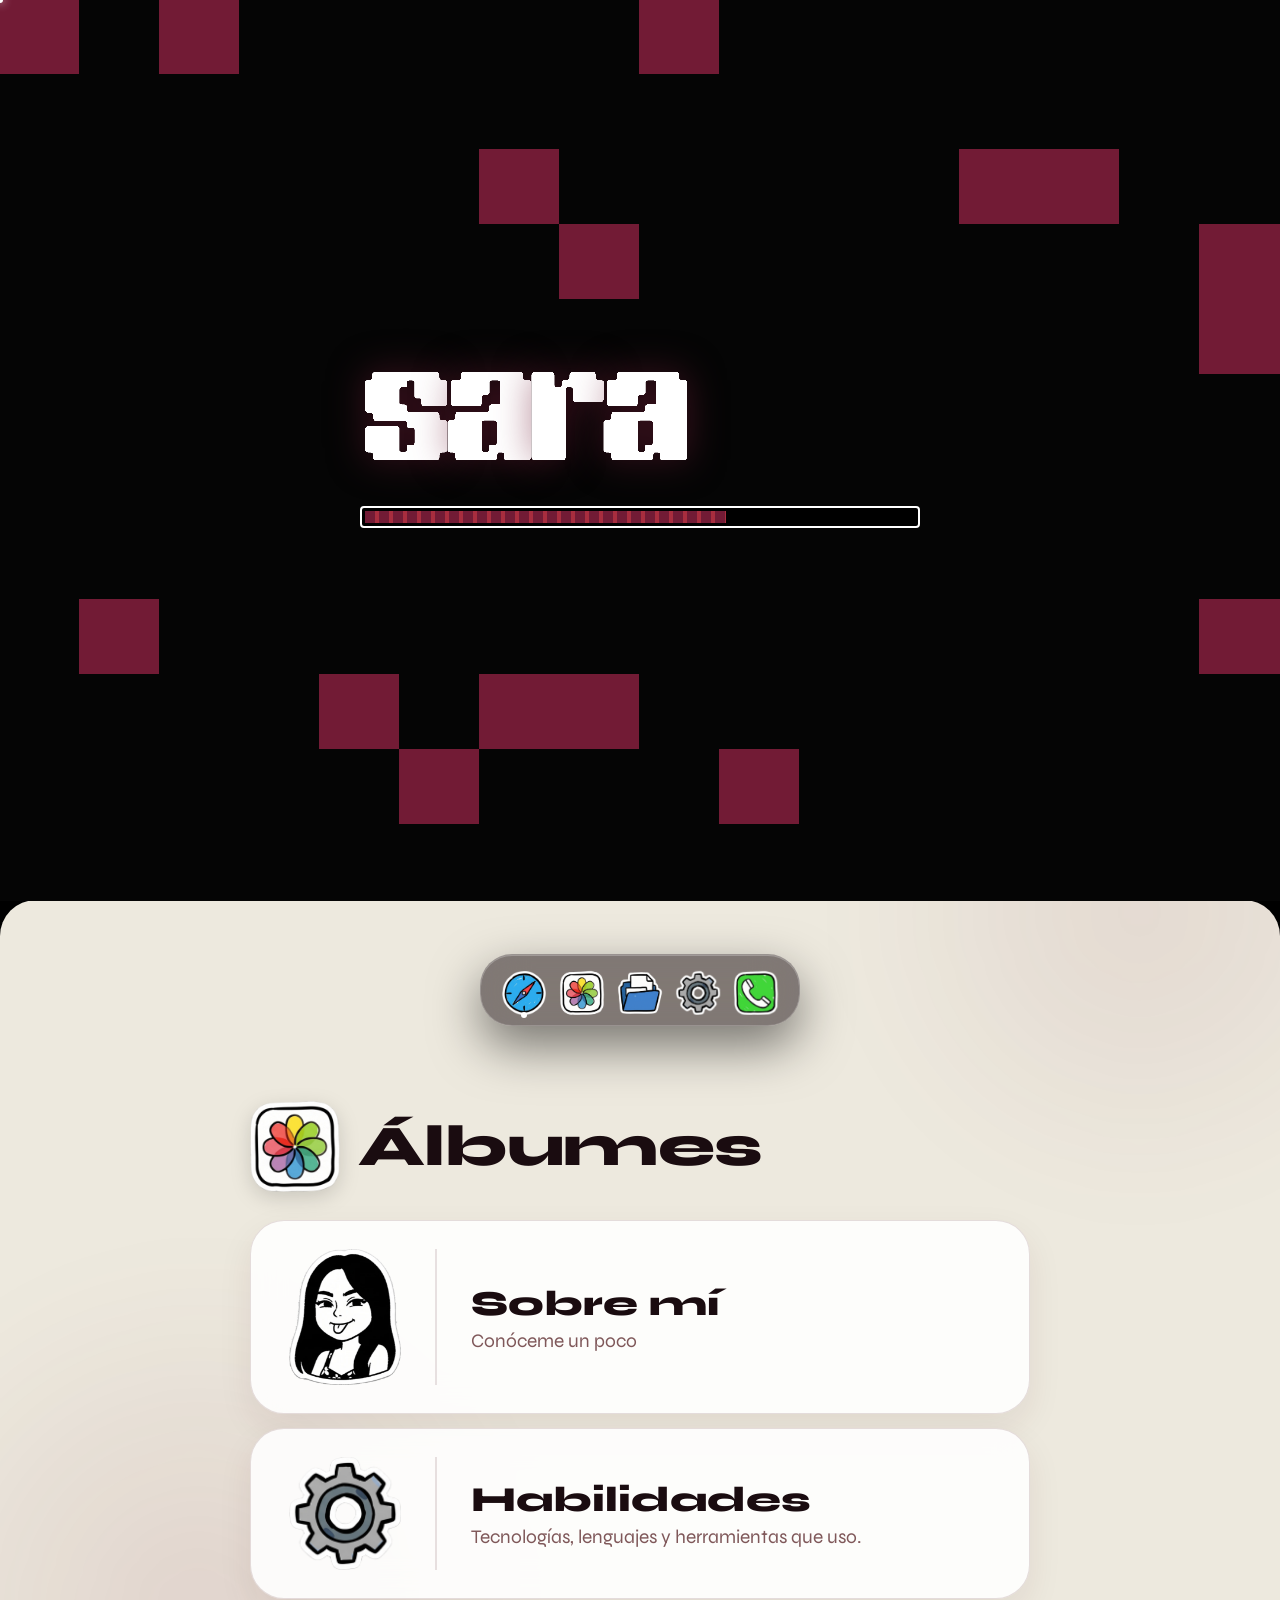
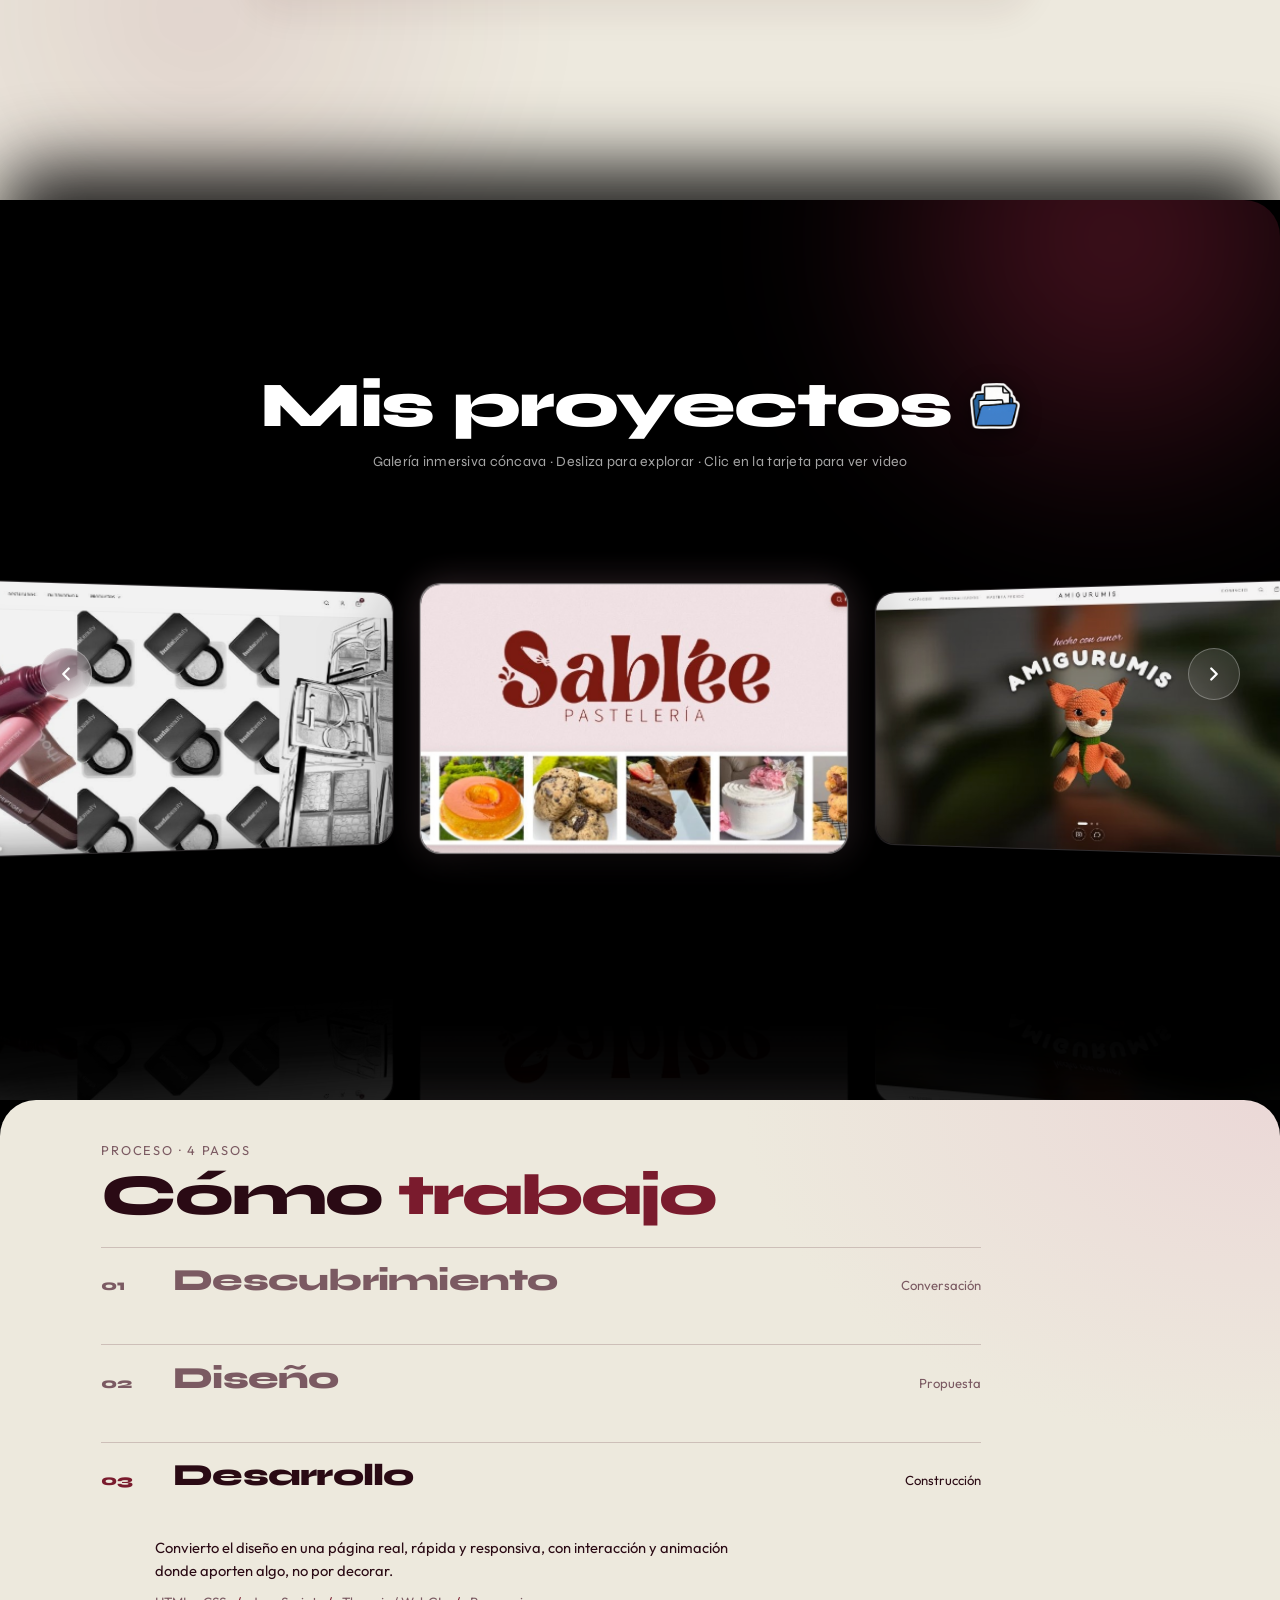
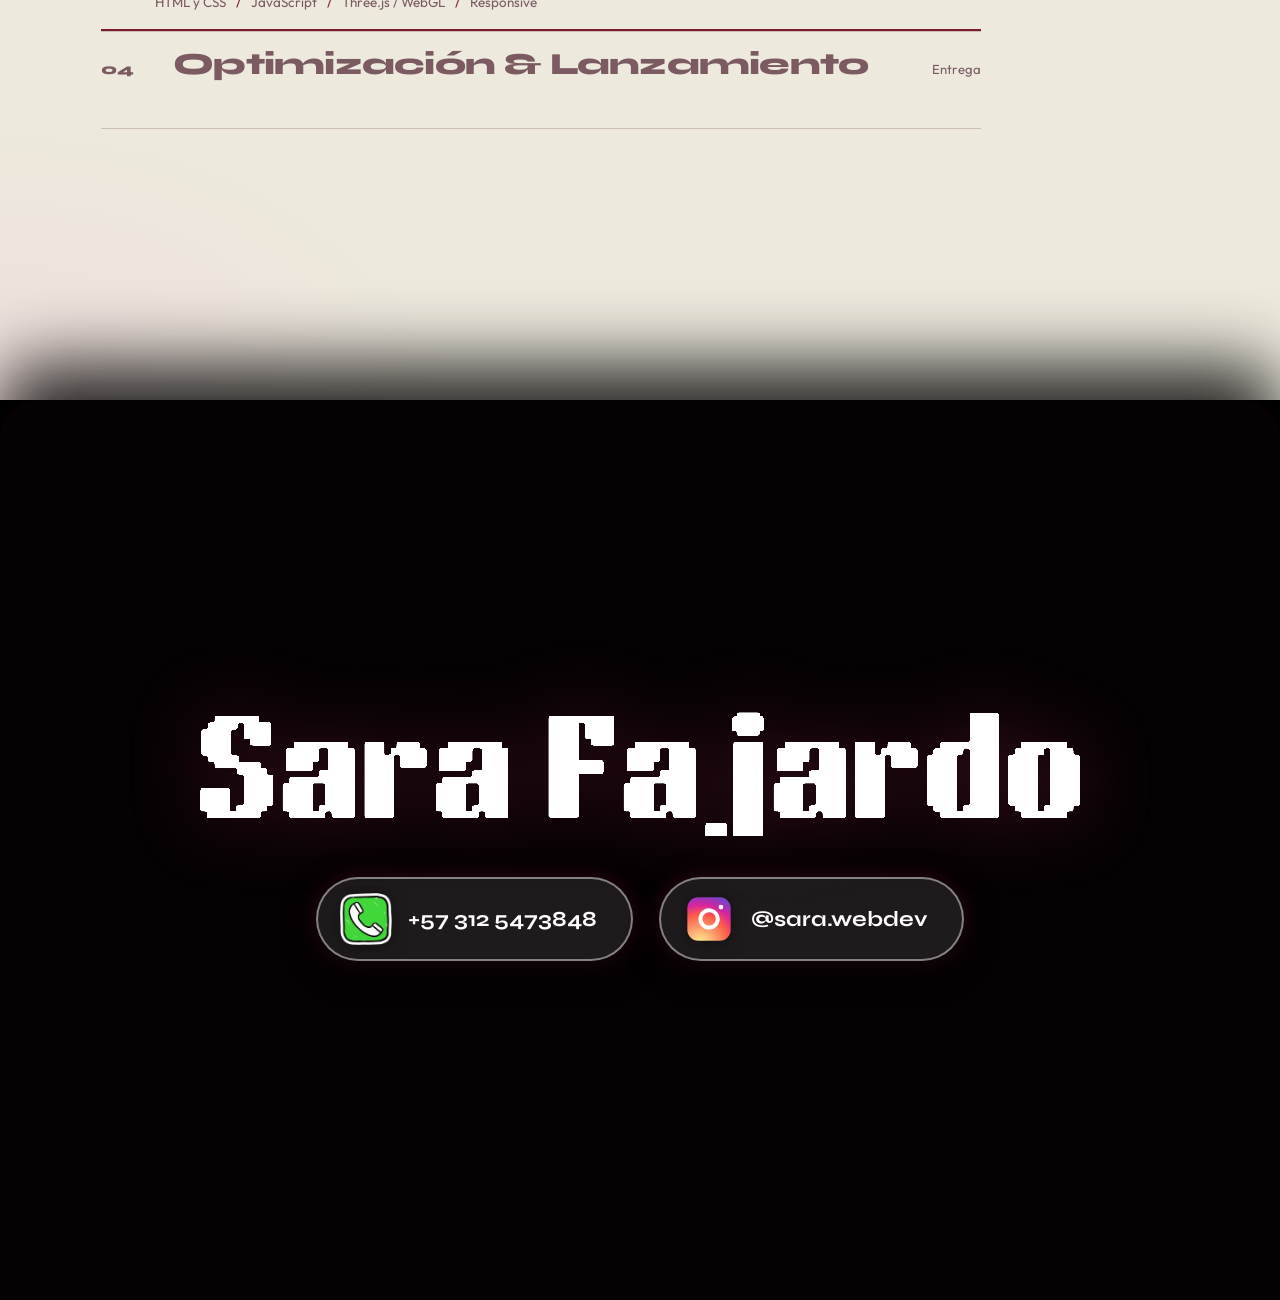
==== Mi Portafolio · Sara Fajardo.html @ 214d02a1 "fix: optimizar carrusel cóncavo, eliminar reflejos raros invertidos en móvil y acelerar animación fl" ====
<!DOCTYPE html>
<html lang="es">

<head>
  <meta charset="utf-8">
  <meta name="viewport" content="width=device-width, initial-scale=1, viewport-fit=cover">
  <title>saradev · Sara Fajardo</title>

  <!-- Fuentes de Google Fonts -->
  <link rel="preconnect" href="https://fonts.googleapis.com">
  <link rel="preconnect" href="https://fonts.gstatic.com" crossorigin>
  <link
    href="https://fonts.googleapis.com/css2?family=Outfit:wght@400;500&family=Pixelify+Sans:wght@400;500;600;700&family=Press+Start+2P&family=Syne:wght@400;500;800&display=swap"
    rel="stylesheet">

  <!-- Estilos CSS -->
  <link rel="stylesheet" href="css/style.css?v=3.6">
</head>

<body class="boot">

  <!-- Pantalla de carga / Bootloader pixelado -->
  <div id="boot" aria-hidden="true">
    <div class="px" id="px"></div>
    <div class="bt">
      <div class="boot-brand" id="bootBrand" aria-label="saradev">
        <span class="b-ch" data-ch="s"><img src="img/abecedario/boot/char_s_255.png" alt="s"></span>
        <span class="b-ch" data-ch="a"><img src="img/abecedario/boot/char_a_255.png" alt="a"></span>
        <span class="b-ch" data-ch="r"><img src="img/abecedario/boot/char_r_255.png" alt="r"></span>
        <span class="b-ch" data-ch="a"><img src="img/abecedario/boot/char_a_255.png" alt="a"></span>
        <span class="b-ch" data-ch="d"><img src="img/abecedario/boot/char_d_179.png" alt="d"></span>
        <span class="b-ch" data-ch="e"><img src="img/abecedario/boot/char_e_179.png" alt="e"></span>
        <span class="b-ch" data-ch="v"><img src="img/abecedario/boot/char_v_179.png" alt="v"></span>
      </div>
      <div class="track"><i id="bi"></i></div>
    </div>
  </div>

  <!-- Notificación Toast flotante -->
  <div class="toast" id="toast" role="status"></div>

  <!-- Barra de navegación inferior tipo Dock -->
  <nav class="dock" id="dock" aria-label="Navegación">
    <a href="#inicio" data-l="Inicio"><img data-s="compass" alt="Inicio"></a>
    <a href="#albumes" data-l="Álbumes" data-sec="albumes sobre-mi habilidades"><img data-s="photos" alt="Álbumes"></a>
    <a href="#proyectos" data-l="Proyectos" data-sec="proyectos"><img data-s="folder" alt="Proyectos"></a>
    <a href="#como-trabajo" data-l="Cómo trabajo" data-sec="como-trabajo"><img data-s="gear" alt="Cómo trabajo"></a>
    <a href="#contacto" data-l="Contacto" data-sec="contacto"><img data-s="phone" alt="Contacto"></a>
  </nav>

  <main>
    <!-- Sección Inicio / Hero (Diseño Editorial Chic Asimétrico y Centrado) -->
    <section id="inicio">
      <!-- Glow interactivo sutil reactivo al mouse -->
      <div class="hero-interactive-glow" id="heroGlow" aria-hidden="true"></div>

      <!-- Grid Rise: Campo interactivo de baldosas 3D con elevación y ondas reactivas al cursor (React Bits Pro - Vinotinto) -->
      <canvas id="gridRiseCanvasHero" class="grid-rise-canvas" aria-hidden="true"></canvas>

      <!-- Contenedor central armónico con la marca principal -->
      <div class="hero-editorial-wrap">
        <div class="hero-brand-col">
          <!-- SARADEV Ghost Type: Headline interactivo con AI Ghost Completions (React Bits Pro - Pixel Glyphs) -->
          <h1 class="hero-brand-staggered hero-ghost-brand" id="heroGhostBrand" tabindex="0" role="region" aria-label="saradev: headline interactivo con autocompletados AI" title="Presiona Tab o haz clic para autocompletar">
            <span class="brand-row row-sara">
              <span class="pg-wrap" aria-hidden="true">
                <img class="pg-char" src="img/abecedario/white_glyphs/lower_s.png" alt="s">
                <img class="pg-char" src="img/abecedario/white_glyphs/lower_a.png" alt="a">
                <img class="pg-char" src="img/abecedario/white_glyphs/lower_r.png" alt="r">
                <img class="pg-char" src="img/abecedario/white_glyphs/lower_a.png" alt="a">
              </span>
            </span>
            <span class="brand-row row-dev" id="heroRowDev">
              <span class="pg-wrap" id="heroDevTyped" aria-hidden="true">
                <img class="pg-char" src="img/abecedario/pink_glyphs/lower_d.png" alt="d">
                <img class="pg-char" src="img/abecedario/pink_glyphs/lower_e.png" alt="e">
                <img class="pg-char" src="img/abecedario/pink_glyphs/lower_v.png" alt="v">
              </span>
              <span class="hero-ghost-cursor" id="heroDevCursor" aria-hidden="true"></span>
              <span class="pg-wrap pg-ghost" id="heroDevGhost" aria-hidden="true">
                <img class="pg-char" src="img/abecedario/pink_glyphs/lower_e.png" alt="e">
                <img class="pg-char" src="img/abecedario/pink_glyphs/lower_l.png" alt="l">
                <img class="pg-char" src="img/abecedario/pink_glyphs/lower_o.png" alt="o">
                <img class="pg-char" src="img/abecedario/pink_glyphs/lower_p.png" alt="p">
                <img class="pg-char" src="img/abecedario/pink_glyphs/lower_e.png" alt="e">
                <img class="pg-char" src="img/abecedario/pink_glyphs/lower_r.png" alt="r">
              </span>
            </span>
          </h1>
        </div>
      </div>

      <!-- Redes Sociales en la esquina inferior derecha -->
      <div class="hero-meta-col" data-r="up" style="--d: .3s">
        <div class="hero-socials">
          <a href="https://www.instagram.com/sara.webdev/" target="_blank" rel="noopener" class="hero-social-link"
            aria-label="Instagram" title="@sara.webdev">
            <svg viewBox="0 0 24 24" width="20" height="20" fill="currentColor">
              <path
                d="M12 2.163c3.204 0 3.584.012 4.85.07 3.252.148 4.771 1.691 4.919 4.919.058 1.265.069 1.645.069 4.849 0 3.205-.012 3.584-.069 4.849-.149 3.225-1.664 4.771-4.919 4.919-1.266.058-1.644.07-4.85.07-3.204 0-3.584-.012-4.849-.07-3.26-.149-4.771-1.699-4.919-4.92-.058-1.265-.07-1.644-.07-4.849 0-3.204.013-3.583.07-4.849.149-3.227 1.664-4.771 4.919-4.919 1.266-.057 1.645-.069 4.849-.069zm0-2.163c-3.259 0-3.667.014-4.947.072-4.358.2-6.78 2.618-6.98 6.98-.059 1.281-.073 1.689-.073 4.948 0 3.259.014 3.668.072 4.948.2 4.358 2.618 6.78 6.98 6.98 1.281.058 1.689.072 4.948.072 3.259 0 3.668-.014 4.948-.072 4.354-.2 6.782-2.618 6.979-6.98.059-1.28.073-1.689.073-4.948 0-3.259-.014-3.667-.072-4.947-.196-4.354-2.617-6.78-6.979-6.98-1.281-.059-1.69-.073-4.949-.073zm0 5.838c-3.403 0-6.162 2.759-6.162 6.162s2.759 6.163 6.162 6.163 6.162-2.759 6.162-6.163c0-3.403-2.759-6.162-6.162-6.162zm0 10.162c-2.209 0-4-1.79-4-4 0-2.209 1.791-4 4-4s4 1.791 4 4c0 2.21-1.791 4-4 4zm6.406-11.845c-.796 0-1.441.645-1.441 1.44s.645 1.44 1.441 1.44c.795 0 1.439-.645 1.439-1.44s-.644-1.44-1.439-1.44z" />
            </svg>
          </a>
          <a href="https://wa.me/573125473848" target="_blank" rel="noopener" class="hero-social-link"
            aria-label="WhatsApp" title="+57 312 5473848">
            <svg viewBox="0 0 24 24" width="20" height="20" fill="currentColor">
              <path
                d="M12.031 6.172c-3.181 0-5.767 2.586-5.768 5.766-.001 1.298.38 2.27 1.019 3.287l-.582 2.128 2.182-.573c.978.58 1.911.928 3.145.929 3.178 0 5.767-2.587 5.768-5.766.001-3.187-2.575-5.77-5.764-5.771zm3.392 8.244c-.144.405-.837.774-1.17.824-.299.045-.677.063-1.092-.069-.252-.08-.575-.187-.988-.365-1.739-.751-2.874-2.502-2.961-2.617-.087-.116-.708-.94-.708-1.793s.448-1.273.607-1.446c.159-.173.346-.217.462-.217l.332.006c.106.005.249-.04.39.298.144.347.491 1.2.534 1.287.043.087.072.188.014.304-.058.116-.087.188-.173.289l-.26.304c-.087.086-.177.18-.076.354.101.174.449.741.964 1.201.662.591 1.221.774 1.394.86s.274.072.376-.043c.101-.116.433-.506.549-.68.116-.173.231-.145.39-.087s1.011.477 1.184.564.289.13.332.202c.045.072.045.419-.1.824zm-3.423-14.416c-6.627 0-12 5.373-12 12 0 2.155.57 4.178 1.564 5.928l-1.657 6.056 6.223-1.632c1.701.927 3.65 1.464 5.727 1.464 6.627 0 12-5.373 12-12 0-6.627-5.373-12-12-12z" />
            </svg>
          </a>
          <a href="https://github.com/" target="_blank" rel="noopener" class="hero-social-link" aria-label="GitHub"
            title="GitHub">
            <svg viewBox="0 0 24 24" width="20" height="20" fill="currentColor">
              <path
                d="M12 0c-6.626 0-12 5.373-12 12 0 5.302 3.438 9.8 8.207 11.387.599.111.793-.261.793-.577v-2.234c-3.338.726-4.033-1.416-4.033-1.416-.546-1.387-1.333-1.756-1.333-1.756-1.089-.745.083-.729.083-.729 1.205.084 1.839 1.237 1.839 1.237 1.07 1.834 2.807 1.304 3.492.997.107-.775.418-1.305.762-1.604-2.665-.305-5.467-1.334-5.467-5.931 0-1.311.469-2.381 1.236-3.221-.124-.303-.535-1.524.117-3.176 0 0 1.008-.322 3.301 1.23.957-.266 1.983-.399 3.003-.404 1.02.005 2.047.138 3.006.404 2.291-1.552 3.297-1.23 3.297-1.23.653 1.653.242 2.874.118 3.176.77.84 1.235 1.911 1.235 3.221 0 4.609-2.807 5.624-5.479 5.921.43.372.823 1.102.823 2.222v3.293c0 .319.192.694.801.576 4.765-1.589 8.199-6.086 8.199-11.386 0-6.627-5.373-12-12-12z" />
            </svg>
          </a>
        </div>
      </div>
    </section>

    <!-- Contenedor Horizontal de Álbumes: Habilidades (Izq) | Álbumes (Centro) | Sobre mí (Der) -->
    <div class="albums-horizontal-track" id="albumsTrack">

      <!-- Sección Habilidades (A la IZQUIERDA de Álbumes) -->
      <section id="habilidades" class="paper horizontal-slide">
        <a href="#albumes" class="album-nav-link link-right" aria-label="Volver a Álbumes">Álbumes →</a>
        <img class="gear a" data-s="gear" alt="">
        <img class="gear b" data-s="gear" alt="">
        <div class="head" data-r="right">
          <h2>Habilidades</h2><img data-s="photos" alt="">
        </div>
        <div class="panel" data-r="up">
          <div class="group" data-r="up" style="--d: .15s">
            <h3>Lenguajes:</h3>
            <div class="chips" data-chips="lang"></div>
          </div>
          <div class="group" data-r="up" style="--d: .28s">
            <h3>Tecnologías:</h3>
            <div class="chips" data-chips="tech"></div>
          </div>
          <div class="group" data-r="up" style="--d: .4s">
            <h3>Herramientas:</h3>
            <div class="chips" data-chips="tools"></div>
          </div>
        </div>
      </section>

      <!-- Sección Álbumes (En el CENTRO) -->
      <section id="albumes" class="paper blush horizontal-slide">
        <div class="head" data-r="left"><img data-s="photos" alt="">
          <h2>Álbumes</h2>
        </div>
        <div class="albums">
          <a class="album" href="#sobre-mi" data-r="left" style="--d:.12s">
            <img data-s="tongue" alt="">
            <div>
              <h3>Sobre mí</h3>
              <p>Conóceme un poco</p>
            </div>
          </a>
          <a class="album" href="#habilidades" data-r="right" style="--d:.25s">
            <img data-s="gear" alt="">
            <div>
              <h3>Habilidades</h3>
              <p>Tecnologías, lenguajes y herramientas que uso.</p>
            </div>
          </a>
        </div>
      </section>

      <!-- Sección Sobre Mí (A la DERECHA de Álbumes) -->
      <section id="sobre-mi" class="paper horizontal-slide">
        <a href="#albumes" class="album-nav-link link-left" aria-label="Volver a Álbumes">← Álbumes</a>
        <div class="about">
          <div class="head" data-r="left"><img data-s="photos" alt="">
            <h2>Sobre mí</h2>
          </div>
          <div class="bubble" data-r="up">
            <p class="name" data-r="wipe" style="--d:.3s">Sara Fajardo</p>
            <p data-r="up" style="--d:.45s">Soy estudiante de Ingeniería de software, me interesa el diseño de software
              y el desarrollo de experiencias digitales.</p>
            <p data-r="up" style="--d:.6s">Disfruto experimentar con ideas creativas y cuidar detalles en las
              páginas/aplicaciones que he creado para que tengan identidad propia.</p>
            <p data-r="up" style="--d:.75s"><b>Idiomas:</b>Español<br>Inglés (certificado)</p>
          </div>
          <div class="polaroid" data-r="up">
            <img class="ph" src="img/sobre-mi.jpg" alt="Sara Fajardo">
            <img class="fr" data-s="frame" alt="">
          </div>
          <img class="me" data-s="tongue" alt="" data-r="left">
        </div>
      </section>

    </div>

    <!-- Sección Proyectos: Concave Carousel (React Bits Pro - Galería Cóncava Inmersiva con Reflejo) -->
    <section id="proyectos" class="concave-section">
      <div class="concave-head" data-r="up">
        <div class="editorial-title-row">
          <h2 data-r="up">Mis proyectos</h2>
          <img data-s="folder" alt="Proyectos" class="editorial-folder-icon" data-r="pop" style="--d: .18s">
        </div>
        <p class="concave-subtitle" data-r="up" style="--d: .25s">Galería inmersiva cóncava · Desliza para explorar · Clic en la tarjeta para ver video</p>
      </div>

      <!-- Viewport del Concave Carousel -->
      <div class="concave-viewport" id="concaveViewport" tabindex="0" role="region" aria-label="Galería cóncava de proyectos">
        <div class="concave-track" id="concaveTrack">
          <!-- 6 paneles cóncavos en arco 3D continuo con reflejos en el suelo -->
          <article class="concave-card" data-slot="0" data-proj="0" tabindex="0" role="button" aria-label="Proyecto 1: Sablée Pastelería">
            <div class="concave-card-frame">
              <img src="img/proyecto-sablee.jpg" alt="Sablée Pastelería" draggable="false" loading="eager">
            </div>
          </article>

          <article class="concave-card" data-slot="1" data-proj="1" tabindex="0" role="button" aria-label="Proyecto 2: Amigurumis Catálogo">
            <div class="concave-card-frame">
              <img src="img/proyecto-amigurumis.jpg" alt="Amigurumis Catálogo" draggable="false" loading="eager">
            </div>
          </article>

          <article class="concave-card" data-slot="2" data-proj="2" tabindex="0" role="button" aria-label="Proyecto 3: Avélle Beauty Store">
            <div class="concave-card-frame">
              <img src="img/proyecto-avelle.jpg" alt="Avélle Beauty Store" draggable="false" loading="eager">
            </div>
          </article>

          <article class="concave-card" data-slot="3" data-proj="0" tabindex="0" role="button" aria-label="Proyecto 1: Sablée Pastelería">
            <div class="concave-card-frame">
              <img src="img/proyecto-sablee.jpg" alt="Sablée Pastelería" draggable="false" loading="eager">
            </div>
          </article>

          <article class="concave-card" data-slot="4" data-proj="1" tabindex="0" role="button" aria-label="Proyecto 2: Amigurumis Catálogo">
            <div class="concave-card-frame">
              <img src="img/proyecto-amigurumis.jpg" alt="Amigurumis Catálogo" draggable="false" loading="eager">
            </div>
          </article>

          <article class="concave-card" data-slot="5" data-proj="2" tabindex="0" role="button" aria-label="Proyecto 3: Avélle Beauty Store">
            <div class="concave-card-frame">
              <img src="img/proyecto-avelle.jpg" alt="Avélle Beauty Store" draggable="false" loading="eager">
            </div>
          </article>
        </div>

        <!-- Flechas de navegación curvadas estilo galería -->
        <button class="concave-arrow concave-prev" id="concavePrevBtn" aria-label="Proyecto anterior">
          <svg viewBox="0 0 24 24" width="22" height="22" fill="none" stroke="currentColor" stroke-width="2.5" stroke-linecap="round" stroke-linejoin="round">
            <polyline points="15 18 9 12 15 6"></polyline>
          </svg>
        </button>
        <button class="concave-arrow concave-next" id="concaveNextBtn" aria-label="Proyecto siguiente">
          <svg viewBox="0 0 24 24" width="22" height="22" fill="none" stroke="currentColor" stroke-width="2.5" stroke-linecap="round" stroke-linejoin="round">
            <polyline points="9 18 15 12 9 6"></polyline>
          </svg>
        </button>
      </div>
    </section>

    <!-- Sección Cómo trabajo (Proceso · 4 pasos) -->
    <section id="como-trabajo" class="workflow-section">
      <div class="wrap">
        <p class="eyebrow">Proceso · 4 pasos</p>
        <h2>Cómo <em>trabajo</em></h2>
        <div class="grid" id="grid">
          <div id="list" role="list"></div>
          <div class="vis" aria-hidden="true">
            <span class="cap" id="cap">Paso 01 / 04</span>
            <div class="v on"><svg viewBox="0 0 400 300"><g class="n n1"><rect x="40" y="50" width="130" height="92" rx="10"/><path d="M60 82h82M60 104h50"/></g><g class="n n2"><rect x="205" y="38" width="150" height="80" rx="10"/><path d="M225 68h88M225 90h56"/><circle class="ac" cx="338" cy="58" r="6"/></g><g class="n n3"><rect x="120" y="162" width="160" height="86" rx="10"/><path d="M142 192h96M142 214h60"/></g></svg></div>
            <div class="v"><svg viewBox="0 0 400 300"><rect x="50" y="40" width="300" height="220" rx="10"/><path d="M50 72h300"/><rect class="ac hl" x="72" y="92" width="256" height="64" rx="6"/><rect x="72" y="172" width="76" height="62" rx="6"/><rect x="162" y="172" width="76" height="62" rx="6"/><rect x="252" y="172" width="76" height="62" rx="6"/><g class="cur"><path d="M84 112l0 34l9-8l7 14l6-3l-7-13l12-1z" style="fill:var(--on)"/></g></svg></div>
            <div class="v"><svg viewBox="0 0 400 300"><g class="code"><path pathLength="1" style="--i:0" d="M70 70h90"/><path pathLength="1" style="--i:1" d="M90 100h150"/><path pathLength="1" style="--i:2" d="M90 130h110"/><path pathLength="1" style="--i:3" d="M110 160h170"/><path pathLength="1" style="--i:4" d="M110 190h80"/><path pathLength="1" style="--i:5" d="M90 220h60"/><path pathLength="1" style="--i:6" d="M70 250h50"/></g><rect class="ac caret" x="128" y="238" width="10" height="24"/></svg></div>
            <div class="v"><svg viewBox="0 0 400 300"><path d="M70 215A130 130 0 0 1 330 215" style="opacity:.25"/><path class="arc" pathLength="1" d="M70 215A130 130 0 0 1 330 215" style="stroke:var(--rose);stroke-width:5"/><line class="needle" x1="200" y1="215" x2="200" y2="120"/><circle class="ac" cx="200" cy="215" r="9"/><text x="200" y="262" text-anchor="middle" font-size="34">60 fps</text></svg></div>
          </div>
        </div>
      </div>
    </section>

    <!-- Sección Contacto con Grid Rise (React Bits Pro - Cuadritos Vinotinto Interactivos) -->
    <section id="contacto">
      <canvas id="gridRiseCanvasContact" class="grid-rise-canvas" aria-hidden="true"></canvas>
      <h2 class="contact-brand" aria-label="Sara Fajardo">
        <img class="contact-img" src="img/contact-title.png" alt="Sara Fajardo">
      </h2>
      <div class="ctas">
        <a class="btn" href="https://wa.me/573125473848" target="_blank" rel="noopener"
          aria-label="WhatsApp">
          <img data-s="phone" alt="WhatsApp"><span>+57&nbsp;312&nbsp;5473848</span>
        </a>
        <a class="btn" href="https://www.instagram.com/sara.webdev/" target="_blank"
          rel="noopener" aria-label="Instagram">
          <img data-s="instagram" alt="Instagram"><span>@sara.webdev</span>
        </a>
      </div>
    </section>
  </main>

  <!-- Vista Editorial de Proyecto a Pantalla Completa (Clip-Path Iris) -->
  <div class="pview" id="pw" role="dialog" aria-modal="true" aria-label="Detalle del proyecto">
    <button type="button" class="pview-close" id="pviewClose" aria-label="Cerrar vista de proyecto">CERRAR ✕</button>
    <div class="pview-stage" id="pviewStage">
      <!-- Mitad izquierda (aprox 55%): Multimedia a pantalla completa de su mitad -->
      <div class="pview-media-col" id="pviewMediaCol">
        <div class="pview-media-inner" id="pviewMediaInner"></div>
        <!-- Controles mínimos de video (pausa/reproducir, barra progreso, silenciar) -->
        <div class="pview-player-bar" id="pviewPlayerBar">
          <button type="button" class="pview-player-btn is-playing" id="pviewPlayPause" aria-label="Pausar o reproducir video" title="Pausar/Reproducir">
            <svg class="pview-icon-play" viewBox="0 0 24 24" width="16" height="16" fill="currentColor"><polygon points="6 4 20 12 6 20 6 4"></polygon></svg>
            <svg class="pview-icon-pause" viewBox="0 0 24 24" width="16" height="16" fill="currentColor"><rect x="6" y="4" width="4" height="16"></rect><rect x="14" y="4" width="4" height="16"></rect></svg>
          </button>
          <div class="pview-progress-track" id="pviewProgressTrack" role="progressbar" aria-valuemin="0" aria-valuemax="100" aria-valuenow="0" tabindex="0" aria-label="Progreso del video">
            <div class="pview-progress-fill" id="pviewProgressFill"></div>
          </div>
          <button type="button" class="pview-player-btn is-muted" id="pviewMute" aria-label="Silenciar o activar audio" title="Silenciar/Activar audio">
            <svg class="pview-icon-muted" viewBox="0 0 24 24" width="16" height="16" fill="none" stroke="currentColor" stroke-width="2" stroke-linecap="round" stroke-linejoin="round"><path d="M11 5L6 9H2v6h4l5 4V5z"></path><line x1="23" y1="9" x2="17" y2="15"></line><line x1="17" y1="9" x2="23" y2="15"></line></svg>
            <svg class="pview-icon-sound" viewBox="0 0 24 24" width="16" height="16" fill="none" stroke="currentColor" stroke-width="2" stroke-linecap="round" stroke-linejoin="round"><path d="M11 5L6 9H2v6h4l5 4V5z"></path><path d="M19.07 4.93a10 10 0 0 1 0 14.14M15.54 8.46a5 5 0 0 1 0 7.07"></path></svg>
          </button>
        </div>
      </div>

      <!-- Mitad derecha (aprox 45%): Información del proyecto -->
      <div class="pview-info-col" id="pviewInfoCol">
        <div class="pview-info-content" id="pviewInfoContent"></div>
      </div>
    </div>
  </div>

  <!-- Cursor Personalizado Elegante -->
  <div class="cursor-dot" id="cursorDot" aria-hidden="true"></div>
  <div class="cursor-ring" id="cursorRing" aria-hidden="true"></div>


  <!-- Scripts JavaScript (Assets y Lógica) -->
  <script src="js/stickers.js"></script>
  <script src="js/project-textures.js"></script>
  <script src="js/main.js?v=3.6"></script>
  <script src="js/three.min.js" defer></script>
  <script src="js/liquid-carousel.js" defer></script>
</body>

</html>
---- css/style.css ----
/* =========================================================
   Mi Portafolio · Sara Fajardo
   Estilos principales del sitio
   ========================================================= */

:root {
  color-scheme: light;
  --ink: #110a0c;
  --cream: #ede9de;
  --cream-soft: #f5f2eb;
  --cream-deep: #e2ddd0;
  --paper: #ede9de;
  --pink: #4d171a;
  --rose: #4d171a;
  --wine: #4d171a;
  --wine-dark: #300a0e;
  --wine-soft: #f5efe6;
  --kraft: #b99f82;
  --brick: 'Pixelify Sans', 'Press Start 2P', 'Courier New', monospace;
  --px: 'Pixelify Sans', 'Courier New', monospace;
  --ui: 'Syne', 'Helvetica Neue', Arial, sans-serif;
  --ease: cubic-bezier(.2, .9, .25, 1.1);
  --spring: cubic-bezier(.34, 1.56, .64, 1);
  box-sizing: border-box;
  padding-top: env(safe-area-inset-top, 0px);
  padding-bottom: env(safe-area-inset-bottom, 0px);
}

*,
*::before,
*::after {
  box-sizing: inherit;
}

html {
  scroll-behavior: smooth !important;
  scroll-padding-top: env(safe-area-inset-top, 0px);
  background: #000;
  overflow-x: hidden;
  max-width: 100%;
  width: 100%;
}

body {
  margin: 0;
  font-family: var(--ui);
  color: var(--ink);
  background: #000;
  overflow-x: hidden;
  max-width: 100%;
  width: 100%;
}

body.boot {
  overflow: hidden;
}

img {
  max-width: 100%;
  display: block;
  -webkit-user-drag: none;
}

button {
  font: inherit;
  color: inherit;
  cursor: pointer;
  border: 0;
  background: none;
}

a,
a:visited,
a:hover,
a:active {
  color: inherit;
  text-decoration: none;
}

:focus-visible {
  outline: 3px solid var(--rose);
  outline-offset: 4px;
  border-radius: 10px;
}

section {
  position: relative;
  min-height: 100svh;
  scroll-snap-align: start;
  overflow: hidden;
  display: grid;
  align-items: center;
}

.paper {
  background: #050505;
  color: #fff;
  position: relative;
  overflow: hidden;
}

.paper::before,
.paper::after {
  content: "";
  position: absolute;
  width: 46vw;
  aspect-ratio: 1;
  border-radius: 50%;
  filter: blur(40px);
  pointer-events: none;
  z-index: 0;
}

.paper::before {
  top: -22vw;
  right: -12vw;
  background: radial-gradient(closest-side, #721b35, rgba(114, 27, 53, 0));
  animation: drift 9s ease-in-out infinite alternate;
}

.paper::after {
  bottom: -24vw;
  left: -14vw;
  background: radial-gradient(closest-side, #4a0e1c, rgba(74, 14, 28, 0));
  animation: drift 11s ease-in-out infinite alternate-reverse;
}

.blush::after {
  content: "";
  position: absolute;
  left: -12%;
  bottom: -18%;
  width: 55%;
  aspect-ratio: 1;
  background: radial-gradient(closest-side, rgba(114, 27, 53, .35), rgba(114, 27, 53, 0));
  pointer-events: none;
  animation: breathe 7s ease-in-out infinite alternate;
  z-index: 0;
}

@keyframes breathe {
  to {
    transform: scale(1.18) translate(4%, -4%);
    opacity: .8;
  }
}

h2 {
  font-weight: 800;
  font-size: clamp(2rem, 4.6vw, 3.6rem);
  margin: 0;
  letter-spacing: -.01em;
  line-height: 1;
}


/* reveal */
[data-r] {
  opacity: 0;
  transition: opacity .8s var(--ease), transform .95s var(--ease), clip-path 1s var(--ease);
  transition-delay: var(--d, 0s);
}

[data-r=up] {
  transform: translateY(40px);
}

[data-r=left] {
  transform: translateX(-80px) rotate(-3deg);
}

[data-r=right] {
  transform: translateX(80px) rotate(3deg);
}

[data-r=pop] {
  transform: scale(.3) rotate(-14deg);
  transition-timing-function: var(--spring);
}

[data-r=wipe] {
  clip-path: inset(0 100% 0 0);
  transform: none;
}

[data-r].in {
  opacity: 1;
  transform: none;
}

[data-r=wipe].in {
  clip-path: inset(-40% -40% -40% -40%);
}

[data-a] {
  opacity: 0;
}

[data-a].in {
  opacity: 1;
  animation: aup .9s var(--ease) var(--d, 0s) backwards;
}

[data-a=left].in {
  animation-name: aleft;
}

[data-a=pop].in {
  animation: apop .7s var(--spring) var(--d, 0s) backwards;
}

@keyframes aup {
  from {
    opacity: 0;
    transform: translateY(36px);
  }
}

@keyframes aleft {
  from {
    opacity: 0;
    transform: translateX(-90px) rotate(-3deg);
  }
}

@keyframes apop {
  from {
    opacity: 0;
    transform: scale(.3) rotate(-14deg);
  }
}

.paper.blush>* {
  position: relative;
  z-index: 1;
}


/* boot */
#boot {
  position: fixed;
  inset: 0;
  z-index: 100;
  display: grid;
  place-items: center;
  font-family: var(--px);
  color: #fff;
  background: #050505;
}

#boot.done {
  pointer-events: none;
  background: transparent;
}

.px {
  position: absolute;
  inset: 0;
  display: grid;
  grid-template-columns: repeat(var(--c), 1fr);
  grid-template-rows: repeat(var(--r), 1fr);
}

.px i {
  background: #050505;
  box-shadow: 0 0 0 1px #050505;
  transition: background .2s ease;
}

.px i.k {
  background: #721b35;
  box-shadow: 0 0 0 1px #721b35;
  animation: pxpop .25s ease-out;
}

@keyframes pxpop {
  0% {
    transform: scale(.4);
    opacity: .4;
  }

  60% {
    transform: scale(1.08);
  }

  100% {
    transform: scale(1);
    opacity: 1;
  }
}

#boot.done .px i {
  animation: pxout .5s steps(4) var(--d) forwards !important;
}

@keyframes pxout {
  30% {
    background: #721b35;
  }

  to {
    opacity: 0;
    transform: scale(.3);
    background: #721b35;
  }
}

.bt {
  position: relative;
  width: min(560px, 86vw);
  text-align: center;
  display: flex;
  flex-direction: column;
  align-items: center;
  justify-content: center;
  transition: opacity .45s ease;
}

#boot.out .bt {
  opacity: 0;
  transform: none;
}

.boot-brand {
  font-family: 'Syne', sans-serif;
  font-size: clamp(3.5rem, 13vw, 7.5rem);
  font-weight: 800;
  letter-spacing: -0.035em;
  line-height: 0.95;
  text-align: center;
  display: flex;
  align-items: baseline;
  justify-content: center;
  margin: 0 0 clamp(16px, 4vh, 36px);
  min-height: clamp(48px, 11vw, 98px);
  user-select: none;
}

#boot.out .boot-brand {
  transform: none !important;
  animation: none !important;
}

.boot-brand .b-ch {
  display: inline-flex;
  align-items: center;
  justify-content: center;
  opacity: 0;
  transform: scale(.65) translateY(12px);
  transition: opacity .25s ease-out, transform .32s var(--spring);
  will-change: transform, opacity;
}

.boot-brand .b-ch img {
  height: clamp(42px, 10vw, 88px);
  width: auto;
  display: block;
  image-rendering: -webkit-optimize-contrast;
  image-rendering: pixelated;
  image-rendering: crisp-edges;
  filter: drop-shadow(0 0 18px rgba(114, 27, 53, 0.5));
}

.boot-brand .b-ch.on {
  opacity: 1;
  transform: scale(1) translateY(0);
}

.boot-brand .b-ch.b-sara {
  color: #ffffff;
}

.boot-brand .b-ch.b-dev {
  color: #e04760;
}

.track {
  position: relative;
  width: 100%;
  height: 22px;
  border: 2.5px solid #ffffff;
  padding: 3px;
  background: #000000;
  border-radius: 4px;
}

.track i {
  display: block;
  height: 100%;
  width: 0;
  background: repeating-linear-gradient(90deg, #721b35 0 10px, #a82d3e 10px 14px);
}

#runner {
  display: none !important;
}




/* hero */
#inicio {
  background: #000000 !important;
  color: #fff;
  position: relative;
  display: flex;
  align-items: center;
  justify-content: center;
  min-height: 100svh;
  padding: 40px 24px 80px;
  box-shadow: none;
  overflow: hidden;
  box-sizing: border-box;
}

#inicio::before,
#inicio::after {
  content: "";
  position: absolute;
  width: 50vw;
  aspect-ratio: 1;
  border-radius: 50%;
  filter: blur(60px);
  pointer-events: none;
}

#inicio::before {
  top: -20vw;
  right: -10vw;
  background: radial-gradient(closest-side, #721b35, rgba(114, 27, 53, 0));
  animation: drift 9s ease-in-out infinite alternate;
}

#inicio::after {
  bottom: -22vw;
  left: -12vw;
  background: radial-gradient(closest-side, #4a0e1c, rgba(74, 14, 28, 0));
  animation: drift 11s ease-in-out infinite alternate-reverse;
}

@keyframes drift {
  to {
    transform: translate(5vw, 4vw) scale(1.15);
  }
}

/* 3. Fondo de luz reactivo al mouse (Glow interactivo) */
.hero-interactive-glow {
  position: absolute;
  inset: 0;
  pointer-events: none;
  z-index: 0;
  background: radial-gradient(650px circle at var(--gx, 50%) var(--gy, 50%),
      rgba(228, 168, 188, 0.25) 0%,
      rgba(179, 44, 78, 0.16) 36%,
      rgba(114, 27, 53, 0.06) 62%,
      transparent 80%);
  opacity: 0;
  transition: opacity 0.6s ease;
  will-change: background;
}

#inicio.has-glow .hero-interactive-glow {
  opacity: 1;
}

/* 2. Cuerpo Central Asimétrico y Centrado Armónicamente */
.hero-editorial-wrap {
  position: relative;
  z-index: 2;
  display: flex;
  align-items: center;
  justify-content: center;
  width: 100%;
  max-width: 940px;
  margin: 0 auto;
  transform: translateY(calc(var(--sy, 0) * 0.14px));
  will-change: transform;
}

.hero-brand-col {
  flex: 0 1 auto;
  position: relative;
}

/* ==========================================================================
   Hero Brand & Ghost Type (React Bits Pro - Pixel Glyphs Pattern)
   Tipografía escalonada en 2 niveles (sara / dev + autocompletados AI)
   ========================================================================== */
.hero-brand-staggered {
  position: relative;
  z-index: 2;
  display: flex;
  flex-direction: column;
  align-items: flex-start;
  margin: 0;
  padding: 0;
  line-height: 1;
}

.hero-ghost-brand {
  display: flex;
  flex-direction: column;
  align-items: flex-start;
  user-select: none;
  cursor: pointer;
  position: relative;
}

.brand-row {
  display: flex;
  align-items: flex-end;
  line-height: 1;
}

.brand-row.row-sara {
  transform: translateZ(0);
  filter: drop-shadow(0 0 24px rgba(255, 255, 255, 0.25));
  animation: heroIn 0.9s cubic-bezier(.34, 1.56, .64, 1) forwards;
}

.brand-row.row-dev {
  margin-top: clamp(8px, 1.4vw, 16px);
  margin-left: clamp(40px, 6.5vw, 105px);
  /* Escalonado asimétrico a la derecha */
  filter: drop-shadow(0 0 28px rgba(228, 168, 188, 0.45));
  position: relative;
  display: flex;
  align-items: flex-end;
  animation: heroIn 1.1s cubic-bezier(.34, 1.56, .64, 1) forwards;
  transition: transform 0.4s var(--spring);
}

/* Glifo pixel individual */
.pg-char {
  display: inline-block;
  height: clamp(52px, 7.5vw, 94px);
  width: auto;
  image-rendering: pixelated;
  image-rendering: -webkit-optimize-contrast;
  image-rendering: crisp-edges;
  vertical-align: bottom;
  pointer-events: none;
  transition: transform 0.2s ease, opacity 0.2s ease;
}

/* Espacio entre letras */
.pg-wrap {
  display: inline-flex;
  align-items: flex-end;
  gap: clamp(2px, 0.35vw, 5px);
}

.pg-space {
  width: clamp(14px, 2vw, 26px);
  display: inline-block;
}

/* Letras Ghost (AI suggestion en rosa translúcido) */
.pg-ghost .pg-char {
  opacity: 0.38;
  filter: brightness(0.92);
  transition: opacity 0.2s ease;
}

/* Cursor de tipeo estilo Terminal AI */
.hero-ghost-cursor {
  display: inline-block;
  width: clamp(5px, 0.6vw, 8px);
  height: clamp(44px, 6.5vw, 80px);
  background: #f43f5e;
  border-radius: 2px;
  margin: 0 clamp(4px, 0.5vw, 7px);
  align-self: flex-end;
  box-shadow: 0 0 14px rgba(244, 63, 94, 0.9), 0 0 24px rgba(244, 63, 94, 0.4);
  animation: heroGhostCursorBlink 0.95s infinite;
}

@keyframes heroGhostCursorBlink {
  0%, 48% { opacity: 1; transform: scaleY(1); }
  50%, 98% { opacity: 0; transform: scaleY(0.95); }
}



.ghost-sparkle-icon {
  animation: heroGhostSparkle 2.4s ease-in-out infinite alternate;
}

@keyframes heroGhostSparkle {
  0% { transform: rotate(0deg) scale(0.9); opacity: 0.8; }
  100% { transform: rotate(45deg) scale(1.15); opacity: 1; }
}

.ghost-accepted {
  animation: heroGhostPop 0.4s var(--spring) forwards;
}

@keyframes heroGhostPop {
  0% { transform: scale(1); filter: drop-shadow(0 0 28px rgba(228, 168, 188, 0.45)); }
  50% { transform: scale(1.03); filter: drop-shadow(0 0 45px rgba(244, 63, 94, 0.9)); }
  100% { transform: scale(1); filter: drop-shadow(0 0 28px rgba(228, 168, 188, 0.45)); }
}

/* 3. Columna de Píldoras y Redes Sociales en la esquina inferior derecha */
.hero-meta-col {
  position: absolute;
  right: clamp(24px, 5vw, 64px);
  bottom: clamp(28px, 4.5vh, 48px);
  z-index: 10;
  display: flex;
  flex-direction: column;
  align-items: flex-end;
  gap: 14px;
}

.hero-pills {
  display: flex;
  flex-direction: column;
  align-items: flex-end;
  gap: 10px;
}

.hero-pill {
  display: inline-flex;
  align-items: center;
  justify-content: center;
  background: #e4a8bc;
  /* Tono rosa/blush suave que contrasta con el vinotinto */
  border: 1px solid rgba(255, 255, 255, 0.3);
  color: #28070e;
  /* Texto vinotinto oscuro nítido y legible */
  font-family: 'Syne', sans-serif;
  font-size: clamp(0.72rem, 0.88vw, 0.82rem);
  font-weight: 700;
  letter-spacing: 0.08em;
  text-transform: uppercase;
  padding: 8px 22px;
  border-radius: 9999px;
  white-space: nowrap;
  user-select: none;
  box-shadow: 0 4px 16px rgba(0, 0, 0, 0.3), 0 0 16px rgba(228, 168, 188, 0.35);
  transition: transform 0.3s cubic-bezier(0.34, 1.56, 0.64, 1), box-shadow 0.3s ease, background 0.3s ease;
}

.hero-pill:hover {
  transform: scale(1.04) translateY(-2px);
  background: #f0b8cb;
  box-shadow: 0 6px 20px rgba(0, 0, 0, 0.4), 0 0 22px rgba(228, 168, 188, 0.55);
}

.hero-socials {
  display: inline-flex;
  align-items: center;
  justify-content: flex-end;
  gap: 16px;
  padding-right: 4px;
}

.hero-social-link {
  display: inline-flex;
  align-items: center;
  justify-content: center;
  color: #ede9de;
  transition: color 0.25s ease, transform 0.25s cubic-bezier(0.34, 1.56, 0.64, 1);
  text-decoration: none;
}

.hero-social-link:hover {
  color: #ffffff;
  transform: translateY(-2px) scale(1.15);
}

/* Responsividad para tablet / móvil */
@media (max-width:768px) {
  #inicio {
    padding: 30px 20px 90px;
  }

  .hero-editorial-wrap {
    flex-direction: column;
    align-items: center;
    text-align: center;
    gap: 24px;
  }

  .hero-brand-staggered {
    align-items: center;
  }

  .brand-row.row-dev {
    margin-left: 0;
    justify-content: center;
    flex-wrap: wrap;
    row-gap: 8px;
  }

  .pg-char {
    height: clamp(34px, 8.5vw, 60px);
  }

  .hero-ghost-cursor {
    height: clamp(30px, 7.8vw, 54px);
  }

  @media (max-width: 480px) {
    .pg-char {
      height: clamp(26px, 6.5vw, 36px);
    }
    .hero-ghost-cursor {
      height: clamp(24px, 5.8vw, 32px);
    }
    .pg-wrap {
      gap: 1px;
    }
    .pg-space {
      width: 10px;
    }
  }

  .hero-meta-col {
    position: static;
    margin-top: 28px;
    align-items: center;
    padding-bottom: 0;
  }

  .hero-pills {
    align-items: center;
    flex-direction: row;
    flex-wrap: wrap;
    justify-content: center;
    gap: 8px;
  }

  .hero-pill {
    padding: 7px 16px;
    font-size: 0.72rem;
  }

  .hero-socials {
    padding-right: 0;
    justify-content: center;
  }
}

.hero-title-text {
  font-family: 'Syne', sans-serif;
  font-size: clamp(4.8rem, 16vw, 11rem);
  font-weight: 800;
  letter-spacing: -0.04em;
  line-height: 0.92;
  display: inline-flex;
  align-items: baseline;
  justify-content: center;
  user-select: none;
  animation: heroIn 1s cubic-bezier(.34, 1.56, .64, 1) forwards;
  transition: transform .4s var(--spring);
  filter: none !important;
}

.hero-title-text .h-sara {
  color: #ffffff;
}

.hero-title-text .h-dev {
  color: #e04760;
}

/* Letras Cinéticas Interactivas: responden al pasar el mouse */
.k-char {
  display: inline-block;
  transition: transform 0.35s cubic-bezier(0.34, 1.56, 0.64, 1), color 0.25s ease;
  will-change: transform;
  cursor: pointer;
}

.k-char:hover {
  transform: translateY(-14px) rotate(4deg) scale(1.1);
}

.h-sara .k-char:hover {
  color: #ffffff !important;
  text-shadow: 0 0 20px rgba(255, 255, 255, 0.5);
}

.h-dev .k-char:hover {
  color: #ff6b87 !important;
  text-shadow: 0 0 24px rgba(224, 71, 96, 0.6);
}

.hero-subtitle {
  font-family: 'Syne', sans-serif;
  font-size: clamp(0.9rem, 1.4vw, 1.15rem);
  font-weight: 600;
  letter-spacing: 0.2em;
  color: rgba(255, 255, 255, 0.45);
  margin: clamp(18px, 3vh, 32px) 0 0;
  text-transform: uppercase;
  user-select: none;
}

.hero-img {
  width: 100%;
  max-width: 640px;
  height: auto;
  display: block;
  image-rendering: -webkit-optimize-contrast;
  image-rendering: pixelated;
  image-rendering: crisp-edges;
  filter: drop-shadow(0 0 35px rgba(179, 44, 78, 0.45));
  animation: heroIn 1s cubic-bezier(.34, 1.56, .64, 1) forwards;
  user-select: none;
  -webkit-user-drag: none;
  transition: transform .4s var(--spring);
}

.hero-img:hover {
  transform: scale(1.035);
}

@keyframes heroIn {
  from {
    opacity: 0;
    transform: scale(0.88) translateY(24px);
  }

  to {
    opacity: 1;
    transform: none;
  }
}

.title {
  font-family: 'Pixelify Sans', var(--px);
  font-weight: 700;
  line-height: 1.15;
  margin: 0;
  position: relative;
  z-index: 1;
  letter-spacing: .02em;
}

.title .l1 {
  display: block;
  font-size: clamp(2.4rem, 9.5vw, 7.4rem);
  margin-bottom: .25em;
}

.title .l2 {
  display: flex;
  justify-content: center;
  align-items: center;
  font-size: clamp(2.4rem, 9.5vw, 7.4rem);
  flex-wrap: nowrap;
  white-space: nowrap;
}

.ch {
  display: inline-block;
  opacity: 0;
  transform: translateY(-1.3em) scale(.5) rotate(-12deg);
  filter: blur(10px);
}

.ready .title .ch {
  animation: drop .8s var(--spring) forwards;
  animation-delay: calc(var(--i)*70ms + .1s);
}

@keyframes drop {
  60% {
    filter: blur(0);
  }

  to {
    opacity: 1;
    transform: none;
    filter: blur(0);
  }
}

.hero-st {
  width: .95em;
  height: 1.15em;
  margin: 0 .02em;
  position: relative;
  cursor: pointer;
  display: inline-grid;
  place-items: center;
  transform: scale(0);
  filter: drop-shadow(0 6px 14px rgba(0, 0, 0, .5));
}

.hero-st img {
  width: 100%;
  height: auto;
  max-height: 1.25em;
  object-fit: contain;
}

.ready .hero-st {
  animation: stpop .9s var(--spring) 1s forwards, sway 4.5s ease-in-out 2s infinite alternate;
}

@keyframes stpop {
  to {
    transform: scale(1.05) rotate(-4deg);
  }
}

@keyframes sway {
  from {
    transform: scale(1.05) rotate(-4deg);
  }

  to {
    transform: scale(1.1) rotate(5deg) translateY(-4px);
  }
}

.hero-st.swap img {
  animation: swap .5s var(--spring);
}

@keyframes swap {
  from {
    transform: scale(.4) rotate(-25deg);
    opacity: 0;
  }
}

.apps {
  display: flex;
  gap: clamp(22px, 6vw, 70px);
  justify-content: center;
  margin-top: clamp(28px, 7vh, 70px);
  position: relative;
  z-index: 1;
}

.app {
  width: clamp(74px, 10vw, 118px);
  display: grid;
  gap: 10px;
  justify-items: center;
  opacity: 0;
  transform: translateY(40px) scale(.4);
}

.app span {
  font-family: var(--px);
  font-size: .95rem;
  color: #fff;
  opacity: 0;
  transform: translateY(-6px);
  transition: .35s var(--ease);
}

.app img {
  width: 100%;
  transition: transform .4s var(--spring), filter .3s;
  filter: drop-shadow(0 8px 14px rgba(0, 0, 0, .55));
}

.app:hover img,
.app:focus-visible img {
  transform: translateY(-12px) scale(1.14) rotate(-5deg);
}

.app:hover span,
.app:focus-visible span {
  opacity: 1;
  transform: none;
}

.app:active img {
  transform: scale(.9);
}

.ready .app {
  animation: appin .8s var(--spring) forwards, float 3.6s ease-in-out infinite alternate;
  animation-delay: calc(1.5s + var(--i)*.14s), calc(2.5s + var(--i)*.3s);
}

@keyframes appin {
  to {
    opacity: 1;
    transform: none;
  }
}

@keyframes float {
  to {
    translate: 0 -9px;
  }
}

.scrollhint {
  position: absolute;
  bottom: calc(3vh + env(safe-area-inset-bottom, 0px));
  left: 50%;
  translate: -50% 0;
  font-family: var(--px);
  font-size: .9rem;
  opacity: 0;
  z-index: 1;
}

.ready .scrollhint {
  animation: fadein 1s 3s forwards;
}

.scrollhint::after {
  content: "";
  display: block;
  width: 2px;
  height: 26px;
  margin: 6px auto 0;
  background: #fff;
  animation: drip 1.6s ease-in-out infinite;
  transform-origin: top;
}

@keyframes drip {
  0% {
    transform: scaleY(0);
  }

  60% {
    transform: scaleY(1);
  }

  100% {
    transform: scaleY(1);
    opacity: 0;
  }
}

@keyframes fadein {
  to {
    opacity: .8;
  }
}


/* ========================================================
   PISTA HORIZONTAL DE ÁLBUMES
   Habilidades (Izquierda) | Álbumes (Centro) | Sobre mí (Derecha)
   ======================================================== */
.albums-horizontal-track {
  display: flex;
  flex-direction: row;
  width: 100%;
  overflow-x: auto;
  scroll-behavior: smooth;
  scroll-snap-type: x mandatory;
  -webkit-overflow-scrolling: touch;
  scrollbar-width: none;
  position: relative;
  background: var(--cream, #ede9de);
}

.albums-horizontal-track::-webkit-scrollbar {
  display: none;
}

.horizontal-slide {
  flex: 0 0 100%;
  width: 100%;
  min-width: 100%;
  min-height: 92vh;
  scroll-snap-align: center;
  box-sizing: border-box;
  display: flex;
  flex-direction: column;
  align-items: center;
  justify-content: center;
  position: relative;
  overflow: hidden;
  background: var(--cream, #ede9de) !important;
  color: var(--wine, #4d171a) !important;
}

.horizontal-slide::before {
  content: "";
  position: absolute;
  width: 46vw;
  aspect-ratio: 1;
  border-radius: 50%;
  filter: blur(40px);
  pointer-events: none;
  z-index: 0;
  top: -22vw;
  right: -12vw;
  background: radial-gradient(closest-side, rgba(114, 27, 53, 0.08), rgba(114, 27, 53, 0));
  animation: drift 9s ease-in-out infinite alternate;
}

.horizontal-slide::after {
  content: "";
  position: absolute;
  width: 46vw;
  aspect-ratio: 1;
  border-radius: 50%;
  filter: blur(40px);
  pointer-events: none;
  z-index: 0;
  bottom: -24vw;
  left: -14vw;
  background: radial-gradient(closest-side, rgba(74, 14, 28, 0.06), rgba(74, 14, 28, 0));
  animation: drift 11s ease-in-out infinite alternate-reverse;
}

.horizontal-slide.blush::after {
  content: "";
  position: absolute;
  left: -12%;
  bottom: -18%;
  width: 55%;
  aspect-ratio: 1;
  background: radial-gradient(closest-side, rgba(114, 27, 53, 0.1), rgba(114, 27, 53, 0));
  pointer-events: none;
  animation: breathe 7s ease-in-out infinite alternate;
  z-index: 0;
}

.horizontal-slide h2 {
  color: #1a0c10;
}

/* Enlaces de retorno a Álbumes desde los laterales */
.album-nav-link {
  position: absolute;
  top: clamp(16px, 2.5vh, 24px);
  z-index: 30;
  display: inline-flex;
  align-items: center;
  gap: 8px;
  padding: 8px 22px;
  background: rgba(77, 23, 26, 0.07);
  border: 1.5px solid rgba(77, 23, 26, 0.18);
  color: #4d171a !important;
  backdrop-filter: blur(12px);
  -webkit-backdrop-filter: blur(12px);
  text-decoration: none;
  font-family: inherit;
  font-weight: 700;
  font-size: clamp(0.85rem, 1.2vw, 0.98rem);
  border-radius: 999px;
  box-shadow: 0 4px 18px rgba(77, 23, 26, 0.06);
  transition: transform .3s var(--spring), background .25s, border-color .25s, color .25s;
}

.album-nav-link:hover {
  transform: scale(1.06);
  background: #7d222e;
  border-color: #4d171a;
  color: #fff !important;
}

.album-nav-link.link-right {
  right: clamp(20px, 5vw, 60px);
}

.album-nav-link.link-left {
  left: clamp(20px, 5vw, 60px);
}

/* albums centro */
#albumes {
  padding: 8vh 6vw;
  justify-items: center;
  align-content: center;
}

.head {
  display: flex;
  align-items: center;
  gap: 18px;
  width: min(780px, 100%);
  margin-bottom: 28px;
}

.head img {
  width: clamp(54px, 7vw, 92px);
  filter: drop-shadow(0 6px 10px rgba(0, 0, 0, .15));
}

.albums {
  display: grid;
  gap: 14px;
  width: min(780px, 100%);
}

.album,
.album:visited {
  color: #1a0c10;
  text-decoration: none;
  display: flex;
  align-items: center;
  gap: clamp(14px, 3vw, 34px);
  padding: clamp(16px, 2.4vw, 28px) clamp(18px, 3vw, 40px);
  text-align: left;
  background: rgba(255, 255, 255, 0.88);
  border: 1.5px solid rgba(77, 23, 26, 0.14);
  backdrop-filter: blur(16px);
  -webkit-backdrop-filter: blur(16px);
  border-radius: 34px;
  box-shadow: 0 14px 34px rgba(77, 23, 26, 0.08);
  position: relative;
  overflow: hidden;
  transition: transform .5s var(--spring), box-shadow .4s, border-color .3s;
}

.album img {
  width: clamp(70px, 10vw, 112px);
  padding-right: clamp(14px, 3vw, 34px);
  border-right: 2px solid rgba(77, 23, 26, 0.12);
  box-sizing: content-box;
  transition: transform .5s var(--spring);
}

.album h3 {
  margin: 0 0 4px;
  font-size: clamp(1.5rem, 3vw, 2.2rem);
  font-weight: 800;
  color: #1a0c10;
}

.album p {
  margin: 0;
  font-size: clamp(.95rem, 1.6vw, 1.2rem);
  color: rgba(77, 23, 26, 0.72);
}

.album::before {
  content: "";
  position: absolute;
  inset: 0;
  background: linear-gradient(100deg, transparent 30%, rgba(114, 27, 53, .15) 50%, transparent 70%);
  translate: -120% 0;
  transition: translate .8s var(--ease);
}

.album:hover {
  transform: translateY(-6px) scale(1.015);
  box-shadow: 0 20px 45px rgba(114, 27, 53, .18);
  border-color: rgba(114, 27, 53, .4);
}

.album:hover::before {
  translate: 120% 0;
}

.album:hover img {
  transform: rotate(-8deg) scale(1.1);
}

.album:active {
  transform: scale(.97);
}


/* about */
#sobre-mi {
  padding: 7vh 5vw;
}

.about {
  position: relative;
  width: min(1180px, 100%);
  margin: clamp(20px, 4vh, 45px) auto 0;
  display: grid;
  grid-template-columns: auto auto;
  justify-content: center;
  gap: 0;
  align-items: start;
}

.about .head {
  position: absolute;
  left: 0;
  top: -4vh;
  width: auto;
  margin: 0;
  z-index: 3;
}

.bubble {
  margin: 8vh 0 0 clamp(0px, 10vw, 160px);
  background: rgba(255, 255, 255, 0.88);
  border: 1.5px solid rgba(77, 23, 26, 0.14);
  backdrop-filter: blur(16px);
  -webkit-backdrop-filter: blur(16px);
  border-radius: clamp(40px, 6vw, 90px);
  padding: clamp(34px, 6vw, 86px) clamp(24px, 4vw, 64px);
  box-shadow: 0 18px 45px rgba(77, 23, 26, 0.08);
  position: relative;
  z-index: 2;
  font-size: clamp(1rem, 1.7vw, 1.35rem);
  line-height: 1.45;
  max-width: 600px;
  color: #1a0c10;
}

.bubble p {
  margin: 0 0 1.2em;
  color: rgba(77, 23, 26, 0.85);
}

.bubble b {
  display: block;
  font-weight: 800;
  color: #1a0c10;
}

.bubble .name {
  font-size: 1.2em;
  font-weight: 700;
  color: #7d222e;
}

.me {
  position: absolute;
  left: -4vw;
  bottom: -6vh;
  width: clamp(150px, 26vw, 380px);
  z-index: 1;
  pointer-events: none;
  filter: drop-shadow(0 12px 18px rgba(0, 0, 0, .3));
}

.polaroid {
  position: relative;
  width: clamp(220px, 24vw, 310px);
  justify-self: start;
  margin-top: 2vh;
  margin-left: -28px;
  rotate: 3deg;
  transform-origin: 50% 0;
  z-index: 3;
}

.polaroid[data-r] {
  transform: translateY(-90px) rotate(-9deg);
}

.polaroid.in {
  animation: settle 1.8s var(--ease) .2s both;
}

@keyframes settle {
  0% {
    transform: translateY(-90px) rotate(-9deg);
  }

  35% {
    transform: rotate(6deg);
  }

  60% {
    transform: rotate(-3deg);
  }

  100% {
    transform: none;
  }
}

.polaroid .ph {
  position: absolute;
  left: 6%;
  right: 6%;
  top: 5.5%;
  bottom: 18%;
  object-fit: cover;
  object-position: 50% 45%;
  border-radius: 2px;
  width: 88%;
  height: 76.5%;
}

.polaroid .fr {
  position: relative;
  width: 100%;
  filter: drop-shadow(0 16px 20px rgba(0, 0, 0, .28));
}


/* skills */
#habilidades {
  padding: 7vh 5vw;
  justify-items: center;
}

#habilidades .head {
  position: absolute;
  right: clamp(20px, 5vw, 60px);
  top: clamp(75px, 11vh, 100px);
  width: auto;
  flex-direction: row-reverse;
  margin: 0;
}

.panel {
  width: min(720px, 100%);
  margin-left: auto;
  margin-right: max(0px, calc(50% - 660px));
  background: rgba(255, 255, 255, 0.88);
  border: 1.5px solid rgba(77, 23, 26, 0.14);
  backdrop-filter: blur(16px);
  -webkit-backdrop-filter: blur(16px);
  border-radius: clamp(36px, 6vw, 80px);
  padding: clamp(30px, 5vw, 70px);
  box-shadow: 0 18px 45px rgba(77, 23, 26, 0.08);
  position: relative;
  z-index: 2;
  color: #1a0c10;
}

.group {
  margin: 0 0 1.8em;
}

.group:last-child {
  margin: 0;
}

.group h3 {
  margin: 0 0 14px;
  font-size: clamp(1.05rem, 1.6vw, 1.3rem);
  font-weight: 800;
  color: #4d171a;
}

.chips {
  display: flex;
  flex-wrap: wrap;
  gap: 11px;
}

.chip {
  display: inline-flex;
  align-items: center;
  gap: 9px;
  padding: 8px 17px;
  border: 1.5px solid rgba(77, 23, 26, 0.15);
  border-radius: 999px;
  font-weight: 600;
  font-size: clamp(.88rem, 1.35vw, 1.05rem);
  background: rgba(255, 255, 255, 0.9);
  color: #1a0c10;
  box-shadow: 0 4px 12px rgba(77, 23, 26, 0.06);
  transition: transform .35s var(--spring), background .25s, box-shadow .25s;
  cursor: default;
}

.chip .chip-icon {
  display: inline-flex;
  align-items: center;
  justify-content: center;
  width: 20px;
  height: 20px;
  flex-shrink: 0;
}

.chip .chip-icon svg {
  width: 100%;
  height: 100%;
  display: block;
}

.chip:hover {
  transform: translateY(-4px) rotate(-3deg) scale(1.03);
  background: #7d222e;
  color: #fff;
  box-shadow: 0 8px 20px rgba(125, 34, 46, .25);
}

/* Habilidades: Iconos con tooltip flotante al pasar el mouse */
.panel .chips {
  display: flex;
  flex-wrap: wrap;
  gap: 14px;
}

.panel .chip {
  position: relative;
  width: clamp(50px, 4.8vw, 58px);
  height: clamp(50px, 4.8vw, 58px);
  padding: 0;
  border-radius: 16px;
  border: 1.5px solid rgba(77, 23, 26, 0.14);
  background: rgba(255, 255, 255, 0.92);
  display: inline-flex;
  align-items: center;
  justify-content: center;
  cursor: pointer;
  box-shadow: 0 4px 14px rgba(77, 23, 26, 0.06);
  transition: transform .35s var(--spring), box-shadow .25s ease, background .25s ease, border-color .25s ease;
}

.panel .chip:hover,
.panel .chip:focus-visible {
  transform: translateY(-6px) scale(1.12);
  background: #7d222e;
  border-color: #4d171a;
  box-shadow: 0 10px 24px rgba(125, 34, 46, .3);
  z-index: 25;
}

.panel .chip .chip-icon {
  width: clamp(28px, 2.7vw, 32px);
  height: clamp(28px, 2.7vw, 32px);
  display: flex;
  align-items: center;
  justify-content: center;
  flex-shrink: 0;
}

.panel .chip .chip-icon svg {
  width: 100%;
  height: 100%;
  display: block;
  transition: transform .3s var(--spring);
}

.panel .chip:hover .chip-icon svg {
  transform: scale(1.1);
}

/* Tooltip con el nombre de la habilidad al hover */
.chip-tooltip {
  position: absolute;
  bottom: calc(100% + 11px);
  left: 50%;
  transform: translateX(-50%) translateY(6px);
  background: #111;
  color: #fff;
  font-family: inherit;
  font-size: 0.88rem;
  font-weight: 700;
  padding: 6px 14px;
  border-radius: 8px;
  border: 1px solid rgba(255, 255, 255, 0.2);
  white-space: nowrap;
  pointer-events: none;
  opacity: 0;
  visibility: hidden;
  transition: opacity .2s ease, transform .25s var(--spring), visibility 0s .2s;
  box-shadow: 0 8px 20px rgba(0, 0, 0, 0.6);
  z-index: 40;
}

.chip-tooltip::after {
  content: "";
  position: absolute;
  top: 100%;
  left: 50%;
  transform: translateX(-50%);
  border-width: 6px;
  border-style: solid;
  border-color: #000 transparent transparent transparent;
}

.panel .chip:hover .chip-tooltip,
.panel .chip:focus-visible .chip-tooltip {
  opacity: 1;
  visibility: visible;
  transform: translateX(-50%) translateY(0);
  transition: opacity .2s ease, transform .25s var(--spring), visibility 0s;
}

.gear {
  position: absolute;
  pointer-events: none;
  filter: drop-shadow(0 8px 12px rgba(0, 0, 0, .28));
  will-change: transform;
}

.gear.a {
  width: clamp(150px, 22vw, 320px);
  left: 6vw;
  top: 14vh;
  transform: rotate(calc(var(--sy, 0)*.25deg));
}

.gear.b {
  width: clamp(200px, 30vw, 440px);
  left: -6vw;
  bottom: -10vh;
  transform: rotate(calc(var(--sy, 0)*-.25deg));
}

.gear.a {
  animation: spin 30s linear infinite;
}

.gear.b {
  animation: spin 40s linear infinite reverse;
}

@keyframes spin {
  to {
    rotate: 360deg;
  }
}


/* ========================================================
   SECCIÓN PROYECTOS: LIQUID-GLASS REFRACTION CAROUSEL
   ======================================================== */
#proyectos {
  background: #000000 !important;
  color: #fff !important;
  padding: 60px 0 45px !important;
  position: relative;
  overflow: hidden;
  display: flex;
  flex-direction: column;
  align-items: center;
  justify-content: center;
  width: 100%;
}

#proyectos::before {
  content: "";
  position: absolute;
  width: 50vw;
  aspect-ratio: 1;
  border-radius: 50%;
  filter: blur(60px);
  pointer-events: none;
  top: -22vw;
  right: -12vw;
  background: radial-gradient(closest-side, rgba(179, 44, 78, 0.4), rgba(114, 27, 53, 0));
  animation: drift 9s ease-in-out infinite alternate;
}

#proyectos.blush::after {
  content: "";
  position: absolute;
  left: -12%;
  bottom: -18%;
  width: 55%;
  aspect-ratio: 1;
  background: radial-gradient(closest-side, rgba(114, 27, 53, .35), rgba(114, 27, 53, 0));
  pointer-events: none;
  animation: breathe 7s ease-in-out infinite alternate;
  z-index: 0;
}

.projects-head {
  display: flex;
  flex-direction: column;
  align-items: center;
  text-align: center;
  margin-bottom: clamp(16px, 2.8vh, 32px);
  position: relative;
  z-index: 10;
}

.ptitle {
  display: inline-flex;
  align-items: center;
  justify-content: center;
  gap: 16px;
}

.ptitle h2 {
  font-size: clamp(2.4rem, 5.5vw, 4.2rem);
  margin: 0;
  display: flex;
  align-items: center;
  color: #fff;
  letter-spacing: -.01em;
  font-family: var(--font, inherit);
}

.ptitle .o {
  display: inline-block;
  width: .78em;
  height: .78em;
  position: relative;
}

.ptitle .o img {
  position: absolute;
  width: 1.15em;
  max-width: none;
  left: -.2em;
  top: -.28em;
  rotate: -6deg;
  filter: drop-shadow(0 3px 5px rgba(77, 23, 26, .2));
}

.ptitle>img {
  width: clamp(48px, 6.5vw, 88px);
  filter: drop-shadow(0 6px 12px rgba(77, 23, 26, .2));
}

.liquid-stage-container {
  position: relative;
  width: 100%;
  height: clamp(320px, 48vh, 520px);
  overflow: hidden;
  background: #000000 !important;
  display: flex;
  align-items: center;
  justify-content: center;
}

.liquid-canvas {
  width: 100%;
  height: 100%;
  display: block;
  cursor: grab;
  outline: none;
  user-select: none;
  touch-action: none;
}

.liquid-canvas:active {
  cursor: grabbing;
}

.liquid-hint {
  font-family: var(--font), -apple-system, BlinkMacSystemFont, "Segoe UI", Roboto, sans-serif;
  font-size: clamp(0.85rem, 1.2vw, 0.95rem);
  font-weight: 600;
  color: rgba(228, 168, 188, 0.7);
  margin: 18px auto 0;
  letter-spacing: 0.02em;
  text-align: center;
  user-select: none;
  pointer-events: none;
}

/* Fallback estático horizontal si WebGL no está disponible */
.liquid-fallback {
  display: none;
  width: 100%;
  overflow-x: auto;
  gap: 14px;
  padding: 20px;
  scrollbar-width: none;
}

.liquid-fallback::-webkit-scrollbar {
  display: none;
}

.liquid-fallback-card {
  flex: 0 0 clamp(220px, 28vw, 360px);
  aspect-ratio: 1.509;
  border-radius: 4px;
  overflow: hidden;
  background: #1e1e1e;
}

.liquid-fallback-card img {
  width: 100%;
  height: 100%;
  object-fit: cover;
  display: block;
}

.project-preview-wrap {
  width: 100%;
  border-radius: 14px;
  overflow: hidden;
  box-shadow: 0 8px 24px rgba(0, 0, 0, .15);
  border: 2.5px solid var(--ink);
  background: #000;
  margin-top: 8px;
}

.project-big-img {
  width: 100%;
  height: auto;
  display: block;
  object-fit: cover;
}

body.lock {
  overflow: hidden;
  overscroll-behavior: contain;
  touch-action: pan-y;
}

.pin.is-dragging,
.panel.is-dragging,
.bubble.is-dragging,
.polaroid.is-dragging {
  box-shadow: 0 45px 100px rgba(0, 0, 0, .85), inset 0 1px 1px rgba(255, 255, 255, .35) !important;
  cursor: grabbing !important;
}

/* macOS Window Titlebar and Traffic Lights */
.window-titlebar {
  display: flex;
  align-items: center;
  justify-content: space-between;
  padding: 4px 0 16px;
  margin-bottom: 14px;
  border-bottom: 1px solid rgba(255, 255, 255, 0.12);
  cursor: grab;
  user-select: none;
}

.mac-traffic-lights {
  display: flex;
  gap: 8px;
  align-items: center;
}

.tl-dot {
  width: 12px;
  height: 12px;
  border-radius: 50%;
  border: none;
  padding: 0;
  cursor: pointer;
  transition: transform .18s var(--spring), filter .18s;
}

.tl-dot:hover {
  transform: scale(1.2);
  filter: brightness(1.15);
}

.tl-dot.close-dot {
  background: #ff5f56;
  border: 1px solid #e0443e;
}

.tl-dot.min-dot {
  background: #ffbd2e;
  border: 1px solid #dea123;
}

.tl-dot.max-dot {
  background: #27c93f;
  border: 1px solid #1aab29;
}

.window-title {
  font-family: 'Syne', sans-serif;
  font-size: .82rem;
  font-weight: 600;
  letter-spacing: .05em;
  color: rgba(255, 255, 255, 0.75);
}

.window-drag-hint {
  font-size: .7rem;
  color: rgba(255, 255, 255, 0.4);
  font-family: 'Syne', sans-serif;
  letter-spacing: .04em;
}

.x {
  position: absolute;
  top: 16px;
  right: 18px;
  width: 36px;
  height: 36px;
  border-radius: 50%;
  background: rgba(255, 255, 255, 0.12);
  border: 1px solid rgba(255, 255, 255, 0.2);
  color: #fff;
  font-size: .9rem;
  z-index: 2;
  display: grid;
  place-items: center;
  cursor: pointer;
  transition: transform .3s var(--spring), background .2s;
}

.x:hover {
  transform: rotate(90deg) scale(1.1);
  background: rgba(255, 255, 255, 0.22);
}

.pcard>.w {
  position: absolute;
  left: -34px;
  top: -30px;
  width: 130px;
  height: 84px;
  opacity: 1;
  transform: none;
  rotate: -2deg;
}

.pcard h3 {
  margin: 14px 0 24px clamp(30px, 6vw, 70px);
  font-size: 1.35rem;
  font-weight: 800;
}

.pcard h4 {
  margin: 0 0 12px;
  font-weight: 400;
  font-size: clamp(1rem, 1.5vw, 1.2rem);
}

.pcard .chips {
  margin-bottom: 24px;
}

.pcard .chip {
  font-size: .9rem;
  padding: 6px 14px;
  border-width: 2px;
}

.strip {
  background: var(--kraft);
  padding: clamp(8px, 1.6vw, 14px);
  display: grid;
  grid-template-columns: repeat(3, 1fr);
  gap: clamp(6px, 1.2vw, 10px);
  box-shadow: inset 0 0 18px rgba(0, 0, 0, .18);
}

.slot {
  aspect-ratio: 3/4;
  background: #fff;
  box-shadow: 0 3px 8px rgba(0, 0, 0, .25);
  transition: transform .45s var(--spring);
  display: grid;
  place-items: center;
  color: #ccc;
  font-size: 1.6rem;
}

.slot:hover {
  transform: translateY(-8px) rotate(-3deg) scale(1.05);
}

.pcard.swap>*:not(.w) {
  animation: swapin .6s var(--ease) both;
}

.pcard.swap>*:nth-child(3) {
  animation-delay: .08s;
}

.pcard.swap>*:nth-child(4) {
  animation-delay: .16s;
}

.pcard.swap>*:nth-child(5) {
  animation-delay: .24s;
}

.pcard.swap>*:nth-child(6) {
  animation-delay: .32s;
}

@keyframes swapin {
  from {
    opacity: 0;
    transform: translateY(24px);
  }
}

.pnav {
  display: flex;
  justify-content: center;
  gap: 14px;
  margin-top: 22px;
}

.pnav button {
  width: 48px;
  height: 48px;
  border-radius: 50%;
  background: #000;
  color: #fff;
  font-size: 1.2rem;
  transition: transform .3s var(--spring);
}

.pnav button:hover {
  transform: scale(1.15) rotate(-8deg);
}

.pnav button:active {
  transform: scale(.9);
}


/* contact */
#contacto {
  position: relative;
  overflow: hidden;
  background: #060204;
  color: #fff;
  text-align: center;
  padding: clamp(60px, 11vh, 120px) 5vw clamp(80px, 14vh, 140px);
  display: flex;
  flex-direction: column;
  align-items: center;
  justify-content: center;
  gap: clamp(24px, 4.5vh, 44px);
  min-height: 80vh;
  box-sizing: border-box;
}

.contact-brand {
  position: relative;
  z-index: 5;
  display: flex;
  justify-content: center;
  align-items: center;
  margin: 0;
  width: 100%;
  opacity: 1 !important;
  visibility: visible !important;
  transform: none !important;
}

.contact-img {
  width: min(880px, 88vw);
  max-width: 880px;
  height: auto;
  display: block;
  user-select: none;
  -webkit-user-drag: none;
  image-rendering: -webkit-optimize-contrast;
  image-rendering: pixelated;
  image-rendering: crisp-edges;
  filter: drop-shadow(0 0 35px rgba(114, 27, 53, 0.45));
  transition: transform .4s var(--spring);
}

.contact-img:hover {
  transform: scale(1.035);
}

.big {
  font-family: 'Pixelify Sans', var(--px);
  font-weight: 700;
  font-size: clamp(3.4rem, 11vw, 8rem);
  line-height: 1.15;
  color: var(--pink);
  margin: 0;
  display: flex;
  flex-wrap: wrap;
  justify-content: center;
  letter-spacing: 0.02em;
}

.big .ch {
  opacity: 0;
}

#contacto.in .big .ch {
  animation: drop .7s var(--spring) forwards;
  animation-delay: calc(var(--i)*60ms);
}

.ctas {
  position: relative;
  z-index: 5;
  display: flex;
  flex-wrap: wrap;
  gap: clamp(16px, 2.5vw, 26px);
  justify-content: center;
  align-items: center;
  margin-top: 0;
  opacity: 1 !important;
  visibility: visible !important;
  transform: none !important;
}

.btn {
  position: relative;
  z-index: 6;
  overflow: hidden;
  display: inline-flex;
  align-items: center;
  gap: 16px;
  padding: 14px 34px 14px 22px;
  border-radius: 999px;
  border: 2px solid rgba(255, 255, 255, 0.45);
  background: rgba(255, 255, 255, 0.1);
  backdrop-filter: blur(18px);
  -webkit-backdrop-filter: blur(18px);
  color: #ffffff !important;
  font-family: var(--font-sans), system-ui, sans-serif;
  font-size: clamp(1rem, 1.8vw, 1.35rem);
  font-weight: 700;
  text-decoration: none;
  white-space: nowrap;
  box-shadow: 0 10px 32px rgba(0, 0, 0, 0.55), 0 0 20px rgba(179, 44, 78, 0.25);
  transition: transform 0.4s var(--spring), background 0.3s ease, border-color 0.3s ease, color 0.3s ease, box-shadow 0.3s ease;
  opacity: 1 !important;
  visibility: visible !important;
  transform: none !important;
}

.btn img {
  width: clamp(42px, 5vw, 52px);
  height: clamp(42px, 5vw, 52px);
  object-fit: contain;
  border-radius: 12px;
  filter: drop-shadow(0 2px 8px rgba(0, 0, 0, 0.4));
}

.btn:hover {
  background: #ffffff;
  color: #1a050d !important;
  border-color: #ffffff;
  transform: translateY(-4px) scale(1.05) !important;
  box-shadow: 0 16px 40px rgba(0, 0, 0, 0.6), 0 0 35px rgba(228, 168, 188, 0.6);
}

.btn:active {
  transform: scale(.95);
}

.rip {
  position: absolute;
  border-radius: 50%;
  background: rgba(216, 70, 111, .55);
  transform: scale(0);
  animation: rip .7s ease-out forwards;
  pointer-events: none;
}

@keyframes rip {
  to {
    transform: scale(4);
    opacity: 0;
  }
}

.fl-st {
  position: absolute;
  width: clamp(70px, 10vw, 140px);
  opacity: .95;
  pointer-events: none;
}

.fl-st.s1 {
  left: 6vw;
  top: 12vh;
  rotate: -10deg;
}

.fl-st.s2 {
  right: 6vw;
  bottom: 14vh;
  rotate: 8deg;
}


/* dock + toast */
.dock {
  position: fixed;
  left: 50%;
  bottom: calc(14px + env(safe-area-inset-bottom, 0px));
  translate: -50% 140px;
  display: flex;
  align-items: flex-end;
  gap: 8px;
  padding: 10px 18px;
  border-radius: 32px;
  background: rgba(28, 18, 25, 0.52);
  backdrop-filter: blur(24px) saturate(180%);
  -webkit-backdrop-filter: blur(24px) saturate(180%);
  border: 1px solid rgba(255, 255, 255, .2);
  box-shadow: 0 20px 50px rgba(0, 0, 0, .5), inset 0 1px 0 rgba(255, 255, 255, .25);
  z-index: 50;
  transition: translate .7s var(--spring);
}

.dock.show {
  translate: -50% 0;
}

.dock a {
  position: relative;
  width: 50px;
  height: 50px;
  display: flex;
  align-items: flex-end;
  justify-content: center;
  transform-origin: bottom center;
  will-change: transform;
  transition: transform .16s cubic-bezier(0.2, 0, 0, 1);
}

.dock a img {
  width: 44px;
  height: 44px;
  object-fit: contain;
  pointer-events: none;
}

.dock a::after {
  content: attr(data-l);
  position: absolute;
  bottom: calc(100% + 12px);
  padding: 4px 12px;
  border-radius: 8px;
  background: rgba(15, 12, 16, 0.9);
  backdrop-filter: blur(10px);
  -webkit-backdrop-filter: blur(10px);
  border: 1px solid rgba(255, 255, 255, 0.15);
  color: #fff;
  font-family: 'Syne', sans-serif;
  font-size: .75rem;
  font-weight: 600;
  letter-spacing: .02em;
  opacity: 0;
  translate: 0 6px;
  transition: .2s cubic-bezier(0.16, 1, 0.3, 1);
  white-space: nowrap;
  pointer-events: none;
  box-shadow: 0 10px 24px rgba(0, 0, 0, .4);
}

.dock a:hover::after {
  opacity: 1;
  translate: 0 0;
}

.dock a.on::before {
  content: "";
  position: absolute;
  bottom: -3px;
  width: 6px;
  height: 6px;
  border-radius: 50%;
  background: #fff;
  animation: hop2 .5s var(--spring);
}

@keyframes hop2 {
  from {
    transform: scale(0);
  }
}

@media (max-width: 520px) {
  .dock {
    padding: 7px 12px;
    gap: 6px;
    border-radius: 26px;
    bottom: calc(10px + env(safe-area-inset-bottom, 0px));
  }

  .dock a {
    width: 44px;
    height: 44px;
  }

  .dock a img {
    width: 38px;
    height: 38px;
  }
}

@media (hover: none) {
  .dock a::after {
    display: none;
  }
}

.toast {
  position: fixed;
  left: 50%;
  top: calc(18px + env(safe-area-inset-top, 0px));
  translate: -50% -90px;
  background: #000;
  color: #fff;
  padding: 10px 22px;
  border-radius: 999px;
  border: 2px solid var(--pink);
  z-index: 90;
  transition: translate .5s var(--spring);
}

.toast.on {
  translate: -50% 0;
}

@media (max-width: 820px) {
  /* ==========================================================================
     Optimización Responsive Móvil / iPhone / Tablet
     ========================================================================== */

  /* Pista horizontal y diapositivas */
  .albums-horizontal-track {
    overflow-x: auto;
    scroll-snap-type: x mandatory;
    -webkit-overflow-scrolling: touch;
  }

  .horizontal-slide {
    min-height: 100vh !important;
    min-height: 100dvh !important;
    height: auto !important;
    display: flex !important;
    flex-direction: column !important;
    align-items: center !important;
    justify-content: flex-start !important;
    overflow-y: auto !important;
    -webkit-overflow-scrolling: touch !important;
    padding: calc(54px + env(safe-area-inset-top, 0px)) 16px calc(105px + env(safe-area-inset-bottom, 0px)) !important;
    box-sizing: border-box !important;
  }

  /* Botones de navegación "← Álbumes" / "Álbumes →" */
  .album-nav-link {
    top: calc(14px + env(safe-area-inset-top, 0px)) !important;
    padding: 6px 14px !important;
    font-size: 0.78rem !important;
    font-weight: 700 !important;
    border-radius: 999px !important;
    background: rgba(77, 23, 26, 0.08) !important;
    border: 1px solid rgba(77, 23, 26, 0.22) !important;
    color: #4d171a !important;
    z-index: 40 !important;
    letter-spacing: -0.01em !important;
  }

  .album-nav-link.link-left {
    left: 16px !important;
  }

  .album-nav-link.link-right {
    right: 16px !important;
  }

  /* 1. SECCIÓN HABILIDADES EN MÓVIL */
  /* Ocultar engranajes flotantes para que NUNCA tapen el título en celulares */
  #habilidades .gear.a,
  #habilidades .gear.b {
    display: none !important;
  }

  #habilidades .head {
    position: static !important;
    margin: 6px auto 14px !important;
    display: flex !important;
    flex-direction: row !important;
    align-items: center !important;
    justify-content: center !important;
    gap: 10px !important;
    width: 100% !important;
    z-index: 2 !important;
  }

  #habilidades .head h2 {
    font-size: clamp(1.65rem, 6.8vw, 2.1rem) !important;
    margin: 0 !important;
  }

  #habilidades .head img {
    width: 36px !important;
    height: 36px !important;
    display: block !important;
  }

  #habilidades .panel {
    width: 100% !important;
    max-width: 440px !important;
    margin: 0 auto !important;
    padding: 18px 16px !important;
    border-radius: 22px !important;
    box-sizing: border-box !important;
    box-shadow: 0 10px 30px rgba(77, 23, 26, 0.08) !important;
  }

  #habilidades .group {
    margin: 0 0 14px !important;
  }

  #habilidades .group:last-child {
    margin: 0 !important;
  }

  #habilidades .group h3 {
    margin: 0 0 8px !important;
    font-size: 0.95rem !important;
    font-weight: 800 !important;
  }

  #habilidades .chips {
    display: flex !important;
    flex-wrap: wrap !important;
    gap: 6px !important;
  }

  #habilidades .app {
    width: 44px !important;
    height: 44px !important;
    border-radius: 12px !important;
  }

  #habilidades .app img {
    width: 76% !important;
    height: 76% !important;
  }

  /* 2. SECCIÓN SOBRE MÍ EN MÓVIL */
  #sobre-mi .about {
    display: flex !important;
    flex-direction: column !important;
    align-items: center !important;
    width: 100% !important;
    max-width: 440px !important;
    margin: 0 auto !important;
    position: static !important;
  }

  #sobre-mi .about .head {
    position: static !important;
    margin: 6px auto 14px !important;
    display: flex !important;
    align-items: center !important;
    justify-content: center !important;
    gap: 10px !important;
    width: 100% !important;
    z-index: 2 !important;
  }

  #sobre-mi .about .head h2 {
    font-size: clamp(1.65rem, 6.8vw, 2.1rem) !important;
    margin: 0 !important;
  }

  #sobre-mi .about .head img {
    width: 36px !important;
    height: 36px !important;
    display: block !important;
  }

  #sobre-mi .bubble {
    margin: 0 0 16px 0 !important;
    padding: 18px 16px !important;
    border-radius: 22px !important;
    width: 100% !important;
    box-sizing: border-box !important;
    font-size: 0.88rem !important;
    line-height: 1.45 !important;
  }

  #sobre-mi .bubble p {
    margin: 0 0 8px !important;
  }

  #sobre-mi .bubble .name {
    font-size: 1.15em !important;
    margin-bottom: 6px !important;
  }

  #sobre-mi .polaroid {
    width: min(210px, 62vw) !important;
    margin: 0 auto !important;
    rotate: 0deg !important;
  }

  #sobre-mi .me {
    display: none !important;
  }

  /* 3. SECCIÓN ÁLBUMES (CENTRO) EN MÓVIL */
  #albumes .head {
    display: flex !important;
    align-items: center !important;
    justify-content: center !important;
    gap: 10px !important;
    margin-bottom: 18px !important;
    width: 100% !important;
  }

  #albumes .head h2 {
    font-size: clamp(1.7rem, 6.5vw, 2.2rem) !important;
    margin: 0 !important;
  }

  #albumes .head img {
    width: 36px !important;
    height: 36px !important;
  }

  #albumes .albums {
    width: 100% !important;
    max-width: 440px !important;
    gap: 12px !important;
    margin: 0 auto !important;
  }

  #albumes .album {
    padding: 14px 16px !important;
    border-radius: 22px !important;
    gap: 12px !important;
  }

  #albumes .album img {
    width: 44px !important;
    padding-right: 12px !important;
  }

  #albumes .album h3 {
    font-size: 1.15rem !important;
    margin-bottom: 2px !important;
  }

  #albumes .album p {
    font-size: 0.82rem !important;
  }

  /* 4. SECCIÓN MIS PROYECTOS EN MÓVIL (Solución al título cortado y desbordamiento) */
  #proyectos.concave-section {
    padding: clamp(45px, 6.5vh, 65px) 0 clamp(100px, 14vh, 130px) 0 !important;
    overflow: hidden !important;
  }

  .concave-head {
    padding: 0 16px !important;
    margin-bottom: 16px !important;
    max-width: 100% !important;
    box-sizing: border-box !important;
  }

  .editorial-title-row {
    display: flex !important;
    align-items: center !important;
    justify-content: center !important;
    gap: 10px !important;
    max-width: 100% !important;
  }

  .editorial-title-row h2 {
    font-size: clamp(1.35rem, 5.5vw, 1.85rem) !important;
    font-weight: 800 !important;
    letter-spacing: -0.02em !important;
    white-space: nowrap !important;
    margin: 0 !important;
    color: #ffffff !important;
  }

  .editorial-folder-icon {
    width: 26px !important;
    height: 26px !important;
    flex-shrink: 0 !important;
  }

  .concave-subtitle {
    font-size: clamp(0.72rem, 3.1vw, 0.84rem) !important;
    line-height: 1.4 !important;
    margin: 8px auto 0 !important;
    max-width: 320px !important;
    color: rgba(255, 255, 255, 0.65) !important;
  }

  .concave-viewport {
    height: clamp(280px, 42vh, 350px) !important;
    width: 100% !important;
    max-width: 100vw !important;
    overflow: hidden !important;
  }

  .concave-card {
    --card-w: clamp(220px, 62vw, 280px) !important;
    --card-h: clamp(140px, 39vw, 175px) !important;
  }

  .concave-card-frame {
    -webkit-box-reflect: none !important;
    border-radius: 16px !important;
    box-shadow: 0 16px 40px rgba(0, 0, 0, 0.82), 0 0 20px rgba(228, 168, 188, 0.12) !important;
  }

  .concave-card.is-center .concave-card-frame {
    border-color: rgba(255, 255, 255, 0.65) !important;
    box-shadow: 0 22px 55px rgba(0, 0, 0, 0.95), 0 0 30px rgba(228, 168, 188, 0.24) !important;
  }

  .concave-arrow {
    width: 36px !important;
    height: 36px !important;
    background: rgba(18, 10, 14, 0.75) !important;
    border: 1px solid rgba(255, 255, 255, 0.25) !important;
    backdrop-filter: blur(8px) !important;
    -webkit-backdrop-filter: blur(8px) !important;
  }

  .concave-arrow svg {
    width: 18px !important;
    height: 18px !important;
  }

  .concave-arrow.concave-prev {
    left: 8px !important;
  }

  .concave-arrow.concave-next {
    right: 8px !important;
  }

  /* 5. HERO GHOST TYPE CON LETRAS DE ABECEDARIO EN MÓVIL */
  .brand-row.row-dev {
    margin-left: 0 !important;
    display: flex !important;
    flex-wrap: wrap !important;
    align-items: flex-end !important;
    justify-content: center !important;
    gap: 4px !important;
  }

  .pg-char {
    height: clamp(28px, 6.2vw, 40px) !important;
  }

  .hero-ghost-cursor {
    height: clamp(24px, 5.5vw, 36px) !important;
    width: 4px !important;
  }

  /* 6. CÓMO TRABAJO EN MÓVIL (Espacio generoso para que el Dock no tape el paso 04) */
  #como-trabajo {
    min-height: 100dvh !important;
    height: auto !important;
    overflow: visible !important;
  }

  #como-trabajo .wrap {
    padding: clamp(24px, 3.5vh, 36px) 16px calc(140px + env(safe-area-inset-bottom, 20px)) !important;
  }

  #como-trabajo .head {
    grid-template-columns: 36px 1fr !important;
    gap: 8px !important;
    padding: 12px 0 !important;
  }

  #como-trabajo .ttl {
    font-size: clamp(1.12rem, 5.2vw, 1.42rem) !important;
    letter-spacing: -0.02em !important;
    line-height: 1.15 !important;
  }

  #como-trabajo .row:last-child {
    margin-bottom: 24px !important;
  }

  /* 7. CONTACTO EN MÓVIL (Botones limpios y número en una sola línea) */
  #contacto {
    padding: clamp(36px, 7vh, 56px) 16px calc(130px + env(safe-area-inset-bottom, 20px)) !important;
    gap: clamp(16px, 3vh, 24px) !important;
  }

  #contacto .contact-brand {
    margin: 0 !important;
  }

  #contacto .contact-img {
    width: min(280px, 76vw) !important;
    height: auto !important;
  }

  .ctas {
    display: flex !important;
    flex-direction: column !important;
    align-items: center !important;
    gap: 12px !important;
    width: 100% !important;
    max-width: 320px !important;
    margin: 0 auto !important;
  }

  .btn {
    width: 100% !important;
    max-width: 310px !important;
    box-sizing: border-box !important;
    padding: 11px 20px 11px 16px !important;
    font-size: clamp(0.88rem, 4vw, 1.02rem) !important;
    gap: 14px !important;
    border-radius: 999px !important;
    background: rgba(255, 255, 255, 0.08) !important;
    border: 1.5px solid rgba(255, 255, 255, 0.25) !important;
    backdrop-filter: blur(14px) !important;
    -webkit-backdrop-filter: blur(14px) !important;
    justify-content: flex-start !important;
    white-space: nowrap !important;
    box-shadow: 0 8px 24px rgba(0, 0, 0, 0.45) !important;
  }

  .btn img {
    width: 34px !important;
    height: 34px !important;
    border-radius: 8px !important;
    flex-shrink: 0 !important;
  }

  .btn span {
    white-space: nowrap !important;
  }
}

@media (prefers-reduced-motion:reduce) {

  *,
  *::before,
  *::after {
    animation: none !important;
    transition: none !important;
  }

  html {
    scroll-behavior: auto;
  }

  [data-r],
  [data-a] {
    opacity: 1;
    transform: none;
    clip-path: none;
  }

  .ch,
  .app,
  .hero-st,
  .w,
  .scrollhint {
    opacity: 1;
    transform: none;
    filter: none;
  }

  .hero-st {
    transform: none;
  }

  .app span {
    opacity: 1;
  }

  #boot {
    display: none;
  }
}

/* ==========================================================================
   Cursor Personalizado Estilo OS Elegante
   ========================================================================== */
@media (hover: hover) and (pointer: fine) {
  body {
    cursor: none;
  }

  a,
  button,
  input,
  [role="button"],
  canvas,
  .tl-dot,
  .x,
  .album,
  .chip {
    cursor: none !important;
  }

  .cursor-dot {
    position: fixed;
    top: 0;
    left: 0;
    width: 6px;
    height: 6px;
    background: #ffffff;
    border-radius: 50%;
    pointer-events: none;
    z-index: 99999;
    transform: translate(-50%, -50%);
    box-shadow: 0 0 10px rgba(255, 255, 255, 0.9);
    transition: opacity 0.2s ease, width 0.2s ease, height 0.2s ease;
  }

  .cursor-ring {
    position: fixed;
    top: 0;
    left: 0;
    width: 32px;
    height: 32px;
    border: 1.5px solid rgba(255, 255, 255, 0.7);
    border-radius: 50%;
    pointer-events: none;
    z-index: 99998;
    transform: translate(-50%, -50%);
    transition: width 0.28s cubic-bezier(0.16, 1, 0.3, 1),
      height 0.28s cubic-bezier(0.16, 1, 0.3, 1),
      border-color 0.25s ease,
      background-color 0.25s ease;
    will-change: transform, width, height;
  }

  .cursor-ring.cursor-hover {
    width: 52px;
    height: 52px;
    border-color: rgba(255, 255, 255, 0.95);
    background: rgba(114, 28, 48, 0.32);
    backdrop-filter: blur(2px);
    -webkit-backdrop-filter: blur(2px);
    box-shadow: 0 0 16px rgba(114, 28, 48, 0.4);
  }

  .cursor-ring.cursor-grabbing {
    width: 24px;
    height: 24px;
    background: rgba(255, 255, 255, 0.4);
    border-color: #ffffff;
  }

  body.cursor-hidden .cursor-dot,
  body.cursor-hidden .cursor-ring {
    opacity: 0;
  }
}

@media (hover: none),
(pointer: coarse) {

  .cursor-dot,
  .cursor-ring {
    display: none !important;
  }
}





/* ==========================================================================
   Sección Proyectos: Concave Carousel (React Bits Pro Pattern)
   Galería inmersiva que se curva cóncavamente alrededor del espectador con reflejos
   ========================================================================== */
#proyectos.concave-section {
  background: #000000 !important;
  color: #fff !important;
  padding: clamp(75px, 9vh, 115px) 0 clamp(65px, 8.5vh, 105px) 0 !important;
  display: flex;
  flex-direction: column;
  align-items: center;
  position: relative;
  overflow: hidden;
  width: 100%;
  box-sizing: border-box;
}

.concave-head {
  text-align: center;
  margin-bottom: clamp(20px, 3.5vh, 36px);
  position: relative;
  z-index: 5;
  width: 100%;
  padding: 0 20px;
}

.editorial-title-row {
  display: inline-flex;
  align-items: center;
  justify-content: center;
  gap: clamp(12px, 2vw, 18px);
}

.editorial-title-row h2 {
  font-size: clamp(2.4rem, 5vw, 4rem);
  font-weight: 800;
  margin: 0;
  letter-spacing: -0.02em;
  color: #ffffff;
  white-space: nowrap;
  line-height: 1.1;
}

.editorial-folder-icon {
  width: clamp(36px, 4.5vw, 50px);
  height: clamp(36px, 4.5vw, 50px);
  object-fit: contain;
  filter: drop-shadow(0 4px 10px rgba(0, 0, 0, 0.6));
  animation: floatFolder 4s ease-in-out infinite alternate;
}

@keyframes floatFolder {
  0% {
    transform: translateY(0) rotate(0deg);
  }

  100% {
    transform: translateY(-3px) rotate(2deg);
  }
}

.concave-subtitle {
  font-family: var(--font-sans), system-ui, -apple-system, sans-serif;
  font-size: clamp(0.85rem, 1.1vw, 0.98rem);
  color: rgba(255, 255, 255, 0.65);
  margin: 12px 0 0 0;
  letter-spacing: 0.02em;
}

/* Viewport con perspectiva 3D inmersiva */
.concave-viewport {
  position: relative;
  width: 100%;
  height: clamp(360px, 48vh, 460px);
  perspective: 1200px;
  display: flex;
  align-items: center;
  justify-content: center;
  cursor: grab;
  user-select: none;
  touch-action: pan-y;
  outline: none;
  overflow: visible;
  will-change: cursor;
}

.concave-viewport.is-dragging {
  cursor: grabbing !important;
}

/* Pista 3D donde se posicionan las tarjetas en arco cóncavo */
.concave-track {
  position: relative;
  width: 0;
  height: 0;
  transform-style: preserve-3d;
  will-change: transform;
}

/* Tarjeta individual en la pared cóncava */
.concave-card {
  --card-w: clamp(270px, 34vw, 420px);
  --card-h: clamp(170px, 22vw, 265px);
  position: absolute;
  left: calc(var(--card-w) * -0.5);
  top: calc(var(--card-h) * -0.5);
  width: var(--card-w);
  height: var(--card-h);
  transform-style: preserve-3d;
  cursor: pointer;
  outline: none;
  will-change: transform, opacity;
  transition: opacity 0.3s ease;
}

/* Marco de la tarjeta con reflejo oscuro en el suelo (igual a la captura) */
.concave-card-frame {
  position: relative;
  width: 100%;
  height: var(--card-h);
  border-radius: 20px;
  overflow: hidden;
  background: #0c080b;
  border: 1.5px solid rgba(255, 255, 255, 0.16);
  box-shadow: 0 25px 60px rgba(0, 0, 0, 0.85);
  transition: border-color 0.35s ease, box-shadow 0.35s ease, transform 0.35s cubic-bezier(0.16, 1, 0.3, 1);
  /* Reflejo elegante y muy sutil que desvanece de inmediato sin mostrar textos invertidos legibles */
  -webkit-box-reflect: below 6px linear-gradient(to bottom, rgba(0, 0, 0, 0.22) 0%, rgba(0, 0, 0, 0.04) 22%, transparent 42%);
  transform: translateZ(0);
  will-change: transform;
}

.concave-card-frame img {
  width: 100%;
  height: 100%;
  object-fit: cover;
  display: block;
  border-radius: inherit;
  user-select: none;
  pointer-events: none;
}

/* Tarjeta activa (Centro de la galería cóncava) */
.concave-card.is-center .concave-card-frame {
  border-color: rgba(255, 255, 255, 0.6);
  box-shadow: 0 30px 85px rgba(0, 0, 0, 0.95), 0 0 35px rgba(228, 168, 188, 0.28);
  transform: scale(1.02);
}

/* Indicador de reproducción sutil y elegante en el centro de la tarjeta activa */
.concave-card-frame::after {
  content: '';
  position: absolute;
  top: 50%;
  left: 50%;
  transform: translate(-50%, -50%) scale(0.8);
  width: 58px;
  height: 58px;
  border-radius: 50%;
  background: rgba(18, 10, 14, 0.65) url("data:image/svg+xml,%3Csvg xmlns='http://www.w3.org/2000/svg' viewBox='0 0 24 24' fill='%23ffffff'%3E%3Cpolygon points='8 5 19 12 8 19 8 5'/%3E%3C/svg%3E") no-repeat 54% 50%/22px 22px;
  backdrop-filter: blur(12px);
  -webkit-backdrop-filter: blur(12px);
  border: 1.5px solid rgba(255, 255, 255, 0.4);
  box-shadow: 0 8px 30px rgba(0, 0, 0, 0.65), 0 0 20px rgba(228, 168, 188, 0.2);
  opacity: 0;
  transition: opacity 0.28s ease, transform 0.28s cubic-bezier(0.16, 1, 0.3, 1);
  pointer-events: none;
}

.concave-card:hover .concave-card-frame {
  border-color: rgba(255, 255, 255, 0.7);
  box-shadow: 0 30px 85px rgba(0, 0, 0, 0.95), 0 0 35px rgba(228, 168, 188, 0.4);
  transform: scale(1.03);
}

.concave-card:hover .concave-card-frame::after {
  opacity: 1;
  transform: translate(-50%, -50%) scale(1);
}

/* Flechas de navegación curvadas estilo galería */
.concave-arrow {
  position: absolute;
  top: 40%;
  transform: translateY(-50%);
  width: clamp(42px, 4.5vw, 52px);
  height: clamp(42px, 4.5vw, 52px);
  border-radius: 50%;
  background: rgba(255, 255, 255, 0.1);
  border: 1.5px solid rgba(255, 255, 255, 0.28);
  backdrop-filter: blur(14px);
  -webkit-backdrop-filter: blur(14px);
  color: #ffffff;
  display: flex;
  align-items: center;
  justify-content: center;
  cursor: pointer;
  transition: all 0.25s cubic-bezier(0.16, 1, 0.3, 1);
  outline: none;
  z-index: 10;
}

.concave-prev {
  left: clamp(16px, 3.5vw, 40px);
}

.concave-next {
  right: clamp(16px, 3.5vw, 40px);
}

.concave-arrow:hover {
  background: rgba(255, 255, 255, 0.26);
  border-color: rgba(255, 255, 255, 0.6);
  transform: translateY(-50%) scale(1.1);
  box-shadow: 0 8px 25px rgba(0, 0, 0, 0.5);
}

.concave-arrow:active {
  transform: translateY(-50%) scale(0.94);
}

@media (max-width: 640px) {
  .concave-arrow {
    width: 38px;
    height: 38px;
  }

  .concave-card-sub {
    display: none;
  }
}

/* ==========================================================================
   Sección Cómo trabajo (Diseño Editorial Acordeón Proceso 4 Pasos)
   ========================================================================== */
#como-trabajo.workflow-section {
  --bg: #EDE9DD;
  --ink: #2A0A14;
  --muted: #7B5A62;
  --line: #CDBFB8;
  --wine: #7A1B2D;
  --panel: #2A0A14;
  --on: #F3ECE0;
  --rose: #E7B4B8;
  --d: "Syne", "Helvetica Neue", Arial, sans-serif;
  --b: "Outfit", "Helvetica Neue", Arial, sans-serif;
  background: radial-gradient(60% 55% at 100% 0%, #EBD8D7 0%, transparent 70%),
              radial-gradient(50% 45% at 0% 100%, #EEDFDC 0%, transparent 70%),
              var(--bg) !important;
  color: var(--ink) !important;
  font-family: var(--b);
  font-size: 1rem;
  line-height: 1.55;
  padding: 0 !important;
  width: 100%;
  box-sizing: border-box;
  display: block !important;
  overflow-y: auto !important;
  -webkit-overflow-scrolling: touch;
}

#como-trabajo .wrap {
  max-width: 1180px;
  margin: 0 auto;
  padding: clamp(32px, 4.5vh, 52px) clamp(20px, 4vw, 56px) clamp(84px, 12vh, 120px);
  box-sizing: border-box;
}

#como-trabajo .eyebrow {
  font-size: 0.8rem;
  letter-spacing: 0.14em;
  text-transform: uppercase;
  color: var(--muted);
  margin: 0 0 8px;
}

#como-trabajo h2 {
  font-family: var(--d);
  font-weight: 800;
  font-size: clamp(2.2rem, 4.5vw, 4rem);
  line-height: 0.98;
  letter-spacing: -0.035em;
  margin: 0 0 clamp(16px, 2.5vh, 28px);
  color: var(--ink);
}

#como-trabajo h2 em {
  font-style: normal;
  color: var(--wine);
}

#como-trabajo .grid {
  display: block;
  max-width: 880px;
}

#como-trabajo .row {
  border-top: 1px solid var(--line);
  position: relative;
}

#como-trabajo .row:last-child {
  border-bottom: 1px solid var(--line);
}

#como-trabajo .head {
  display: grid;
  grid-template-columns: 54px 1fr auto;
  align-items: baseline;
  width: 100%;
  padding: clamp(12px, 1.8vh, 18px) 0;
  background: none;
  border: 0;
  color: var(--muted);
  font: inherit;
  text-align: left;
  cursor: pointer;
  transition: color 0.3s;
}

#como-trabajo .head:hover {
  color: var(--ink);
}

#como-trabajo .num {
  font-family: var(--d);
  font-weight: 800;
  font-size: 0.95rem;
}

#como-trabajo .ttl {
  font-family: var(--d);
  font-weight: 800;
  font-size: clamp(1.35rem, 2.4vw, 2.1rem);
  letter-spacing: -0.025em;
  line-height: 1.1;
}

#como-trabajo .tg {
  font-size: 0.82rem;
}

#como-trabajo .row.on .head {
  color: var(--ink);
}

#como-trabajo .row.on .num {
  color: var(--wine);
}

#como-trabajo .body {
  display: grid;
  grid-template-rows: 0fr;
  transition: grid-template-rows 0.55s cubic-bezier(0.2, 0.7, 0.2, 1);
}

#como-trabajo .row.on .body {
  grid-template-rows: 1fr;
}

#como-trabajo .body > div {
  overflow: hidden;
  padding-left: 54px;
}

#como-trabajo .body p {
  margin: 0 0 10px;
  max-width: 58ch;
  font-size: clamp(0.92rem, 1.05vw, 1.02rem);
  line-height: 1.55;
}

#como-trabajo .tags {
  list-style: none;
  margin: 0 0 16px;
  padding: 0;
  display: flex;
  flex-wrap: wrap;
  font-size: 0.84rem;
  color: var(--muted);
}

#como-trabajo .tags li + li::before {
  content: "/";
  margin: 0 10px;
  color: var(--wine);
}

#como-trabajo .bar {
  display: block;
  height: 2px;
  background: var(--wine);
  transform: scaleX(0);
  transform-origin: left;
}

#como-trabajo .row.on .bar {
  animation: fill 7s linear forwards;
}

#como-trabajo .manual .row.on .bar {
  animation: none;
  transform: scaleX(1);
}

#como-trabajo .grid.hold .row.on .bar {
  animation-play-state: paused;
}

@keyframes fill {
  to { transform: scaleX(1); }
}

#como-trabajo .vis {
  display: none;
}

#como-trabajo .v {
  position: absolute;
  inset: 0;
  opacity: 0;
  transition: opacity 0.6s;
}

#como-trabajo .v.on {
  opacity: 1;
}

#como-trabajo .cap {
  position: absolute;
  left: 20px;
  bottom: 16px;
  font-size: 0.8rem;
  letter-spacing: 0.12em;
  text-transform: uppercase;
  color: var(--on);
  opacity: 0.7;
  z-index: 1;
}

#como-trabajo svg {
  width: 100%;
  height: 100%;
  display: block;
}

#como-trabajo svg * {
  stroke: var(--on);
  fill: none;
  stroke-width: 2;
  stroke-linecap: round;
  stroke-linejoin: round;
}

#como-trabajo svg .ac {
  fill: var(--rose);
  stroke: none;
}

#como-trabajo svg text {
  stroke: none;
  fill: var(--on);
  font-family: var(--d);
  font-weight: 800;
}

#como-trabajo .n,
#como-trabajo .cur,
#como-trabajo .needle {
  transform-box: fill-box;
}

#como-trabajo .v.on .n {
  animation: fl 4.5s ease-in-out infinite;
}

#como-trabajo .n2 {
  animation-delay: -1.5s !important;
}

#como-trabajo .n3 {
  animation-delay: -3s !important;
}

@keyframes fl {
  50% { transform: translateY(-9px); }
}

#como-trabajo .v.on .hl {
  animation: pl 2s ease-in-out infinite;
}

@keyframes pl {
  50% { opacity: 0.3; }
}

#como-trabajo .v.on .cur {
  animation: mv 5s ease-in-out infinite;
}

@keyframes mv {
  50% { transform: translate(110px, 60px); }
}

#como-trabajo .code path {
  stroke-dasharray: 1;
  stroke-dashoffset: 1;
}

#como-trabajo .v.on .code path {
  animation: ty 1s ease forwards;
  animation-delay: calc(var(--i) * 0.18s);
}

@keyframes ty {
  to { stroke-dashoffset: 0; }
}

#como-trabajo .v.on .caret {
  animation: bl 1s steps(2) infinite;
}

@keyframes bl {
  50% { opacity: 0; }
}

#como-trabajo .arc {
  stroke-dasharray: 1;
  stroke-dashoffset: 1;
}

#como-trabajo .v.on .arc {
  animation: ar 1.6s cubic-bezier(0.2, 0.8, 0.2, 1) forwards;
}

@keyframes ar {
  to { stroke-dashoffset: 0.12; }
}

#como-trabajo .needle {
  transform: rotate(-80deg);
  transform-origin: 200px 215px;
}

#como-trabajo .v.on .needle {
  animation: nd 1.6s cubic-bezier(0.2, 0.8, 0.2, 1) forwards;
}

@keyframes nd {
  to { transform: rotate(52deg); }
}

@media (max-width: 860px) {
  #como-trabajo .grid {
    grid-template-columns: 1fr;
  }
  #como-trabajo .vis {
    position: static;
    order: -1;
    aspect-ratio: 4 / 2.6;
  }
  #como-trabajo .head {
    grid-template-columns: 48px 1fr;
  }
  #como-trabajo .tg {
    display: none;
  }
  #como-trabajo .body > div {
    padding-left: 48px;
  }
}

@media (max-width: 640px) {
  #como-trabajo .wrap {
    padding: clamp(24px, 3.5vh, 36px) 16px clamp(90px, 14vh, 130px);
  }
  #como-trabajo .head {
    grid-template-columns: 36px 1fr;
    gap: 8px;
    padding: 12px 0;
  }
  #como-trabajo .ttl {
    font-size: clamp(1.12rem, 5.2vw, 1.42rem);
    letter-spacing: -0.02em;
    line-height: 1.15;
    word-break: normal;
    overflow-wrap: break-word;
  }
  #como-trabajo .body > div {
    padding-left: 36px;
  }
  #como-trabajo .body p {
    font-size: 0.9rem;
    line-height: 1.5;
  }
}

/* ==========================================================================
   Vista Editorial de Proyectos a Pantalla Completa (Clip-Path Iris)
   ========================================================================== */
.pview {
  position: fixed;
  inset: 0;
  width: 100%;
  height: 100%;
  height: 100dvh;
  z-index: 9999;
  background: #080406;
  overflow: hidden;
  visibility: hidden;
  pointer-events: none;
  clip-path: inset(50% 50% 50% 50%);
  transition: clip-path 0.8s cubic-bezier(0.16, 1, 0.3, 1), visibility 0.8s;
  box-sizing: border-box;
}

.pview.open {
  visibility: visible;
  pointer-events: auto;
  clip-path: inset(0% 0% 0% 0%);
}

/* Botón Cerrar: siempre visible arriba a la derecha, fuera del video */
.pview-close {
  position: fixed;
  top: max(clamp(20px, 3.5vh, 32px), env(safe-area-inset-top, 20px));
  right: max(clamp(24px, 3.5vw, 40px), env(safe-area-inset-right, 24px));
  z-index: 10001;
  background: transparent;
  border: none;
  color: rgba(255, 255, 255, 0.85);
  font-family: 'Outfit', -apple-system, BlinkMacSystemFont, sans-serif;
  font-size: 0.82rem;
  font-weight: 600;
  letter-spacing: 0.16em;
  text-transform: uppercase;
  cursor: pointer;
  padding: 8px 12px;
  border-radius: 0;
  outline: none;
  transition: color 0.25s ease, transform 0.25s ease;
}

.pview-close:hover {
  color: #ffffff;
  transform: scale(1.05);
}

.pview-close:focus-visible {
  outline: 2px solid var(--p-accent, #f2a7b8);
  outline-offset: 4px;
}

/* Escenario dividido en 2 mitades */
.pview-stage {
  display: flex;
  width: 100%;
  height: 100%;
  position: relative;
  overflow: hidden;
}

/* Mitad Izquierda (~55%): Multimedia a pantalla completa de su mitad */
.pview-media-col {
  flex: 0 0 55%;
  width: 55%;
  height: 100%;
  position: relative;
  background: var(--p-bg-media, #15080e);
  overflow: hidden;
  display: flex;
  align-items: center;
  justify-content: center;
  border-radius: 0;
  margin: 0;
  padding: 0;
  transition: background 0.6s cubic-bezier(0.16, 1, 0.3, 1);
}

.pview-media-inner {
  width: 100%;
  height: 100%;
  position: relative;
  overflow: hidden;
  display: flex;
  align-items: center;
  justify-content: center;
}

.pview-video,
.pview-img {
  width: 100%;
  height: 100%;
  object-fit: cover;
  display: block;
  border-radius: 0;
  border: none;
  transform: scale(1);
  transition: transform 0.9s cubic-bezier(0.16, 1, 0.3, 1), opacity 0.4s ease;
}

.pview.open .pview-video,
.pview.open .pview-img {
  animation: pviewVideoZoom 0.9s cubic-bezier(0.16, 1, 0.3, 1) forwards;
}

@keyframes pviewVideoZoom {
  from {
    transform: scale(1.04);
  }
  to {
    transform: scale(1);
  }
}

/* Controles propios y mínimos de video (pausa/reproducir, barra progreso, silenciar) */
.pview-player-bar {
  position: absolute;
  bottom: clamp(16px, 3vh, 28px);
  left: clamp(20px, 3vw, 36px);
  right: clamp(20px, 3vw, 36px);
  display: flex;
  align-items: center;
  gap: 14px;
  padding: 8px 14px;
  background: rgba(8, 4, 6, 0.6);
  backdrop-filter: blur(12px);
  -webkit-backdrop-filter: blur(12px);
  border: 1px solid rgba(255, 255, 255, 0.1);
  border-radius: 0;
  opacity: 0.85;
  transition: opacity 0.25s ease, background 0.25s ease;
  z-index: 10;
}

.pview-player-bar:hover {
  opacity: 1;
  background: rgba(8, 4, 6, 0.88);
}

.pview-player-btn {
  background: transparent;
  border: none;
  color: #ffffff;
  cursor: pointer;
  padding: 4px;
  display: flex;
  align-items: center;
  justify-content: center;
  border-radius: 0;
  opacity: 0.8;
  outline: none;
  transition: opacity 0.2s ease, transform 0.2s ease;
}

.pview-player-btn:hover {
  opacity: 1;
  transform: scale(1.1);
}

.pview-player-btn:focus-visible {
  outline: 1.5px solid var(--p-accent, #f2a7b8);
}

.pview-player-btn .pview-icon-play,
.pview-player-btn .pview-icon-pause,
.pview-player-btn .pview-icon-muted,
.pview-player-btn .pview-icon-sound {
  display: none;
}

.pview-player-btn.is-playing .pview-icon-pause {
  display: block;
}

.pview-player-btn.is-paused .pview-icon-play {
  display: block;
}

.pview-player-btn.is-muted .pview-icon-muted {
  display: block;
}

.pview-player-btn.is-audible .pview-icon-sound {
  display: block;
}

.pview-progress-track {
  flex: 1;
  height: 3px;
  background: rgba(255, 255, 255, 0.22);
  position: relative;
  cursor: pointer;
  outline: none;
}

.pview-progress-track:focus-visible {
  outline: 1px solid var(--p-accent, #f2a7b8);
}

.pview-progress-fill {
  position: absolute;
  top: 0;
  left: 0;
  bottom: 0;
  width: 0%;
  background: var(--p-accent, #f2a7b8);
  transition: width 0.1s linear, background 0.4s ease;
}

/* Mitad Derecha (~45%): Información del proyecto */
.pview-info-col {
  flex: 0 0 45%;
  width: 45%;
  height: 100%;
  position: relative;
  background: #080406;
  overflow-y: auto;
  overflow-x: hidden;
  display: flex;
  flex-direction: column;
  justify-content: center;
  padding: clamp(40px, 6vh, 80px) clamp(36px, 4.5vw, 64px);
  border-radius: 0;
  box-sizing: border-box;
}

.pview-info-content {
  width: 100%;
  max-width: 580px;
  display: flex;
  flex-direction: column;
  margin: auto 0;
}

/* Animaciones de entrada escalonadas (staggered fade up) */
@keyframes pviewFadeUp {
  from {
    opacity: 0;
    transform: translateY(22px);
  }
  to {
    opacity: 1;
    transform: translateY(0);
  }
}

.pview.open .pview-index {
  animation: pviewFadeUp 0.6s cubic-bezier(0.16, 1, 0.3, 1) 0.1s both;
}

.pview.open .pview-title-wrap {
  animation: pviewFadeUp 0.6s cubic-bezier(0.16, 1, 0.3, 1) 0.18s both;
}

.pview.open .pview-desc {
  animation: pviewFadeUp 0.6s cubic-bezier(0.16, 1, 0.3, 1) 0.26s both;
}

.pview.open .pview-specs {
  animation: pviewFadeUp 0.6s cubic-bezier(0.16, 1, 0.3, 1) 0.34s both;
}

.pview.open .pview-live-link {
  animation: pviewFadeUp 0.6s cubic-bezier(0.16, 1, 0.3, 1) 0.42s both;
}

.pview.open .pview-nav {
  animation: pviewFadeUp 0.6s cubic-bezier(0.16, 1, 0.3, 1) 0.5s both;
}

/* Transición suave al cambiar de proyecto */
.pview-content-swapping {
  animation: pviewQuickSwap 0.38s cubic-bezier(0.16, 1, 0.3, 1) forwards;
}

@keyframes pviewQuickSwap {
  0% {
    opacity: 0;
    transform: translateY(12px);
  }
  100% {
    opacity: 1;
    transform: translateY(0);
  }
}

/* Texto índice superior: PROYECTO 02 / 03 */
.pview-index {
  font-family: 'Outfit', -apple-system, BlinkMacSystemFont, sans-serif;
  font-size: 0.78rem;
  font-weight: 600;
  letter-spacing: 0.22em;
  text-transform: uppercase;
  color: var(--p-accent, #f2a7b8);
  margin-bottom: 26px;
  transition: color 0.4s ease;
}

/* Título y número outline fantasma */
.pview-title-wrap {
  position: relative;
  margin-bottom: 24px;
  padding-top: 10px;
}

.pview-num-ghost {
  position: absolute;
  top: -18px;
  left: -8px;
  font-family: 'Syne', sans-serif;
  font-size: clamp(5.4rem, 9.2vw, 8.4rem);
  font-weight: 800;
  line-height: 0.88;
  color: transparent;
  -webkit-text-stroke: 1.5px var(--p-accent, #f2a7b8);
  opacity: 0.18;
  user-select: none;
  pointer-events: none;
  z-index: 1;
  transition: -webkit-text-stroke 0.4s ease;
}

.pview-title {
  position: relative;
  z-index: 2;
  font-family: 'Syne', sans-serif;
  font-weight: 800;
  font-size: clamp(2.2rem, 3.8vw, 3.6rem);
  line-height: 1;
  letter-spacing: -0.025em;
  color: #ffffff;
  margin: 0;
  word-break: break-word;
  text-transform: none;
}

/* Descripción corta */
.pview-desc {
  font-family: 'Outfit', -apple-system, BlinkMacSystemFont, sans-serif;
  font-size: clamp(0.96rem, 1.15vw, 1.08rem);
  line-height: 1.68;
  color: rgba(255, 255, 255, 0.78);
  margin: 0 0 32px;
  max-width: 52ch;
}

/* Ficha editorial con líneas finas (sin píldoras ni íconos) */
.pview-specs {
  border-top: 1px solid rgba(255, 255, 255, 0.12);
  margin-bottom: 34px;
}

.pview-spec-row {
  display: flex;
  justify-content: space-between;
  align-items: baseline;
  padding: 13px 0;
  border-bottom: 1px solid rgba(255, 255, 255, 0.12);
  gap: 24px;
}

.pview-spec-label {
  font-family: 'Outfit', -apple-system, BlinkMacSystemFont, sans-serif;
  font-size: 0.82rem;
  text-transform: uppercase;
  letter-spacing: 0.1em;
  color: rgba(255, 255, 255, 0.45);
  flex-shrink: 0;
}

.pview-spec-value {
  font-family: 'Outfit', -apple-system, BlinkMacSystemFont, sans-serif;
  font-size: 0.94rem;
  color: #ffffff;
  text-align: right;
  line-height: 1.4;
}

/* Enlace "Ver web en vivo ↗" con subrayado expansivo al hover */
.pview-live-link {
  position: relative;
  display: inline-flex;
  align-items: center;
  gap: 8px;
  font-family: 'Syne', sans-serif;
  font-size: clamp(1.15rem, 1.5vw, 1.35rem);
  font-weight: 700;
  color: #ffffff;
  text-decoration: none;
  padding: 6px 14px;
  margin-bottom: 40px;
  background: transparent;
  border: none;
  border-radius: 0;
  overflow: hidden;
  z-index: 1;
  width: fit-content;
  transition: color 0.3s cubic-bezier(0.16, 1, 0.3, 1);
}

.pview-live-link::before {
  content: '';
  position: absolute;
  bottom: 0;
  left: 0;
  width: 100%;
  height: 2px;
  background: var(--p-accent, #f2a7b8);
  transition: height 0.3s cubic-bezier(0.16, 1, 0.3, 1), background 0.4s ease;
  z-index: -1;
}

.pview-live-link:hover {
  color: #080406;
}

.pview-live-link:hover::before {
  height: 100%;
}

.pview-live-link .pview-arrow {
  display: inline-block;
  transition: transform 0.3s cubic-bezier(0.16, 1, 0.3, 1), color 0.3s ease;
  color: var(--p-accent, #f2a7b8);
}

.pview-live-link:hover .pview-arrow {
  color: #080406;
  transform: translate(4px, -4px);
}

.pview-live-link:focus-visible {
  outline: 2px solid var(--p-accent, #f2a7b8);
  outline-offset: 4px;
}

/* Navegación inferior con nombres de proyectos (sin botones circulares) */
.pview-nav {
  display: flex;
  justify-content: space-between;
  align-items: center;
  border-top: 1px solid rgba(255, 255, 255, 0.12);
  padding-top: 24px;
  gap: 16px;
  margin-top: auto;
}

.pview-nav-btn {
  background: transparent;
  border: none;
  color: #ffffff;
  cursor: pointer;
  display: flex;
  align-items: center;
  gap: 12px;
  padding: 6px 0;
  text-align: left;
  border-radius: 0;
  outline: none;
  transition: color 0.25s ease, opacity 0.25s ease;
}

.pview-nav-btn.next {
  text-align: right;
  margin-left: auto;
}

.pview-nav-arrow {
  font-size: 1.4rem;
  line-height: 1;
  color: var(--p-accent, #f2a7b8);
  transition: transform 0.25s cubic-bezier(0.16, 1, 0.3, 1), color 0.4s ease;
}

.pview-nav-btn.prev:hover .pview-nav-arrow {
  transform: translateX(-5px);
}

.pview-nav-btn.next:hover .pview-nav-arrow {
  transform: translateX(5px);
}

.pview-nav-btn:focus-visible {
  outline: 1.5px solid var(--p-accent, #f2a7b8);
  outline-offset: 4px;
}

.pview-nav-meta {
  display: flex;
  flex-direction: column;
  gap: 3px;
}

.pview-nav-kicker {
  font-family: 'Outfit', -apple-system, BlinkMacSystemFont, sans-serif;
  font-size: 0.74rem;
  letter-spacing: 0.08em;
  text-transform: uppercase;
  color: rgba(255, 255, 255, 0.45);
}

.pview-nav-name {
  font-family: 'Syne', sans-serif;
  font-size: 0.94rem;
  font-weight: 700;
  color: #ffffff;
  transition: color 0.2s ease;
}

.pview-nav-btn:hover .pview-nav-name {
  color: var(--p-accent, #f2a7b8);
}

/* Celular (< 860px): apilado vertical */
@media (max-width: 860px) {
  .pview-stage {
    flex-direction: column;
    height: 100%;
    overflow-y: auto;
    overflow-x: hidden;
    -webkit-overflow-scrolling: touch;
  }
  .pview-media-col {
    flex: 0 0 38vh;
    width: 100%;
    height: 38vh;
    min-height: 220px;
    position: sticky;
    top: 0;
    z-index: 20;
  }
  .pview-info-col {
    flex: 1 0 auto;
    width: 100%;
    height: auto;
    overflow-y: visible;
    padding: 28px 20px 48px;
  }
  .pview-title {
    font-size: clamp(1.85rem, 6.5vw, 2.4rem);
  }
  .pview-num-ghost {
    font-size: clamp(4.2rem, 14vw, 6rem);
    top: -8px;
  }
  .pview-close {
    top: max(14px, env(safe-area-inset-top, 14px));
    right: max(14px, env(safe-area-inset-right, 14px));
    background: rgba(8, 4, 6, 0.82);
    backdrop-filter: blur(12px);
    -webkit-backdrop-filter: blur(12px);
    border: 1px solid rgba(255, 255, 255, 0.2);
    padding: 7px 14px;
    font-size: 0.75rem;
    white-space: nowrap;
  }
  .pview-player-bar {
    bottom: 10px;
    left: 12px;
    right: 12px;
    padding: 6px 10px;
    gap: 10px;
  }
  .pview-spec-row {
    padding: 10px 0;
    gap: 14px;
  }
  .pview-spec-value {
    font-size: 0.88rem;
  }
  .pview-live-link {
    margin-bottom: 30px;
    font-size: 1.15rem;
  }
  .pview-nav {
    padding-top: 18px;
  }
}

/* Accesibilidad: reducción de movimiento */
@media (prefers-reduced-motion: reduce) {
  .pview,
  .pview.open,
  .pview-video,
  .pview-img,
  .pview-index,
  .pview-title-wrap,
  .pview-desc,
  .pview-specs,
  .pview-live-link,
  .pview-nav,
  .pview-content-swapping {
    transition: none !important;
    animation: none !important;
    clip-path: none !important;
    transform: none !important;
  }
}


/* ==========================================================================
   Grid Rise Component (React Bits Pro Pattern)
   Campo de baldosas 3D interactivas con elevación y ondas reactivas (Vinotinto)
   en #inicio y #contacto ("debe salir en ambas")
   ========================================================================== */
.grid-rise-canvas {
  position: absolute;
  inset: 0;
  width: 100%;
  height: 100%;
  z-index: 1;
  pointer-events: none;
  display: block;
}

#inicio {
  position: relative;
  overflow: hidden;
}

#contacto {
  position: relative;
  overflow: hidden;
}

.hero-editorial-wrap {
  position: relative;
  z-index: 3;
}

.hero-meta-col {
  z-index: 5;
}

/* ==========================================================================
   Efecto Card Stacking (Superposición escalonada de secciones al hacer scroll)
   Cada sección sube colocándose por delante de la sección anterior
   ========================================================================== */
main {
  position: relative;
  overflow: visible !important;
}

#inicio {
  position: sticky !important;
  top: 0 !important;
  z-index: 1 !important;
  min-height: 100vh !important;
  min-height: 100dvh !important;
  overflow: hidden;
}

.albums-horizontal-track {
  position: sticky !important;
  top: 0 !important;
  z-index: 2 !important;
  min-height: 100vh !important;
  min-height: 100dvh !important;
  border-top-left-radius: clamp(24px, 3.5vw, 36px);
  border-top-right-radius: clamp(24px, 3.5vw, 36px);
  box-shadow: 0 -25px 60px rgba(0, 0, 0, 0.45);
}

#proyectos {
  position: sticky !important;
  top: 0 !important;
  z-index: 3 !important;
  min-height: 100vh !important;
  min-height: 100dvh !important;
  border-top-left-radius: clamp(24px, 3.5vw, 36px);
  border-top-right-radius: clamp(24px, 3.5vw, 36px);
  box-shadow: 0 -35px 70px rgba(0, 0, 0, 0.85);
}

#como-trabajo {
  position: sticky !important;
  top: 0 !important;
  z-index: 4 !important;
  min-height: 100vh !important;
  min-height: 100dvh !important;
  border-top-left-radius: clamp(24px, 3.5vw, 36px);
  border-top-right-radius: clamp(24px, 3.5vw, 36px);
  box-shadow: 0 -25px 60px rgba(0, 0, 0, 0.45);
}

#contacto {
  position: sticky !important;
  top: 0 !important;
  z-index: 5 !important;
  min-height: 100vh !important;
  min-height: 100dvh !important;
  border-top-left-radius: clamp(24px, 3.5vw, 36px);
  border-top-right-radius: clamp(24px, 3.5vw, 36px);
  box-shadow: 0 -35px 70px rgba(0, 0, 0, 0.85);
  overflow: hidden;
}
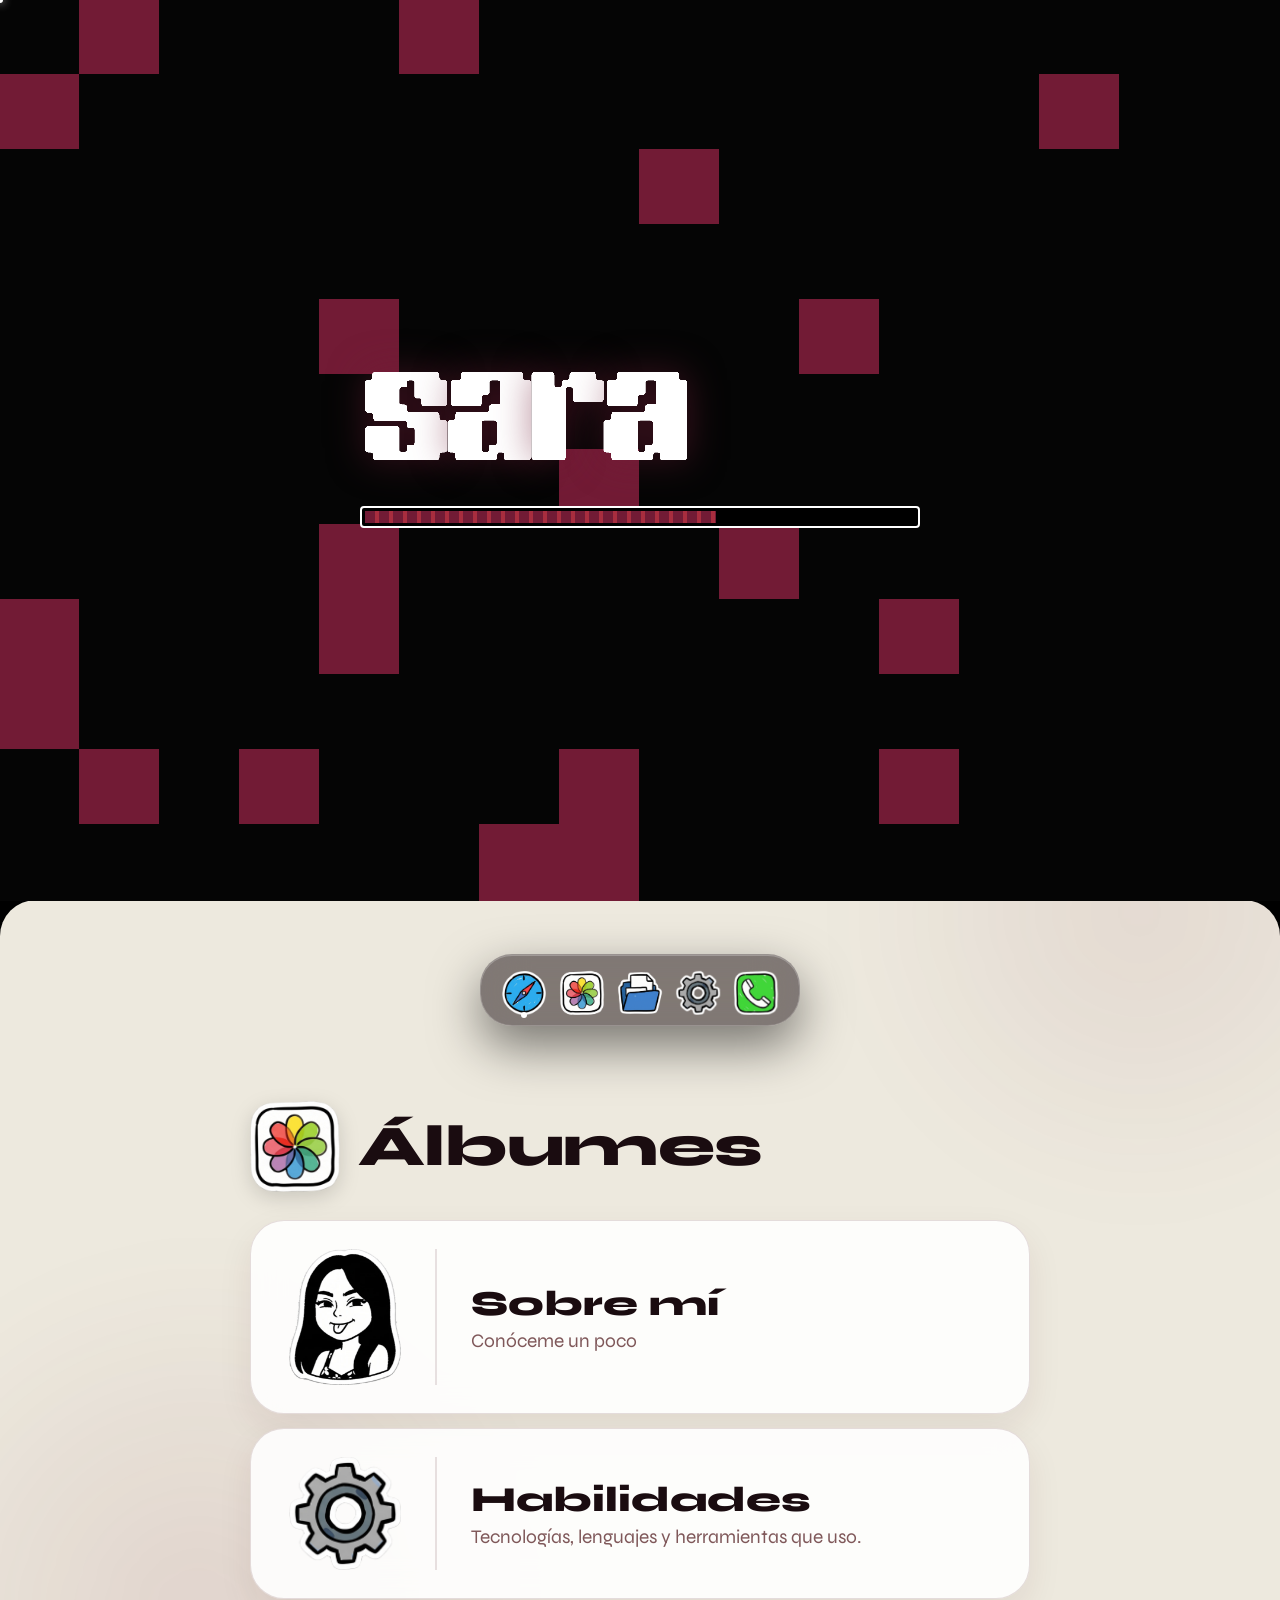
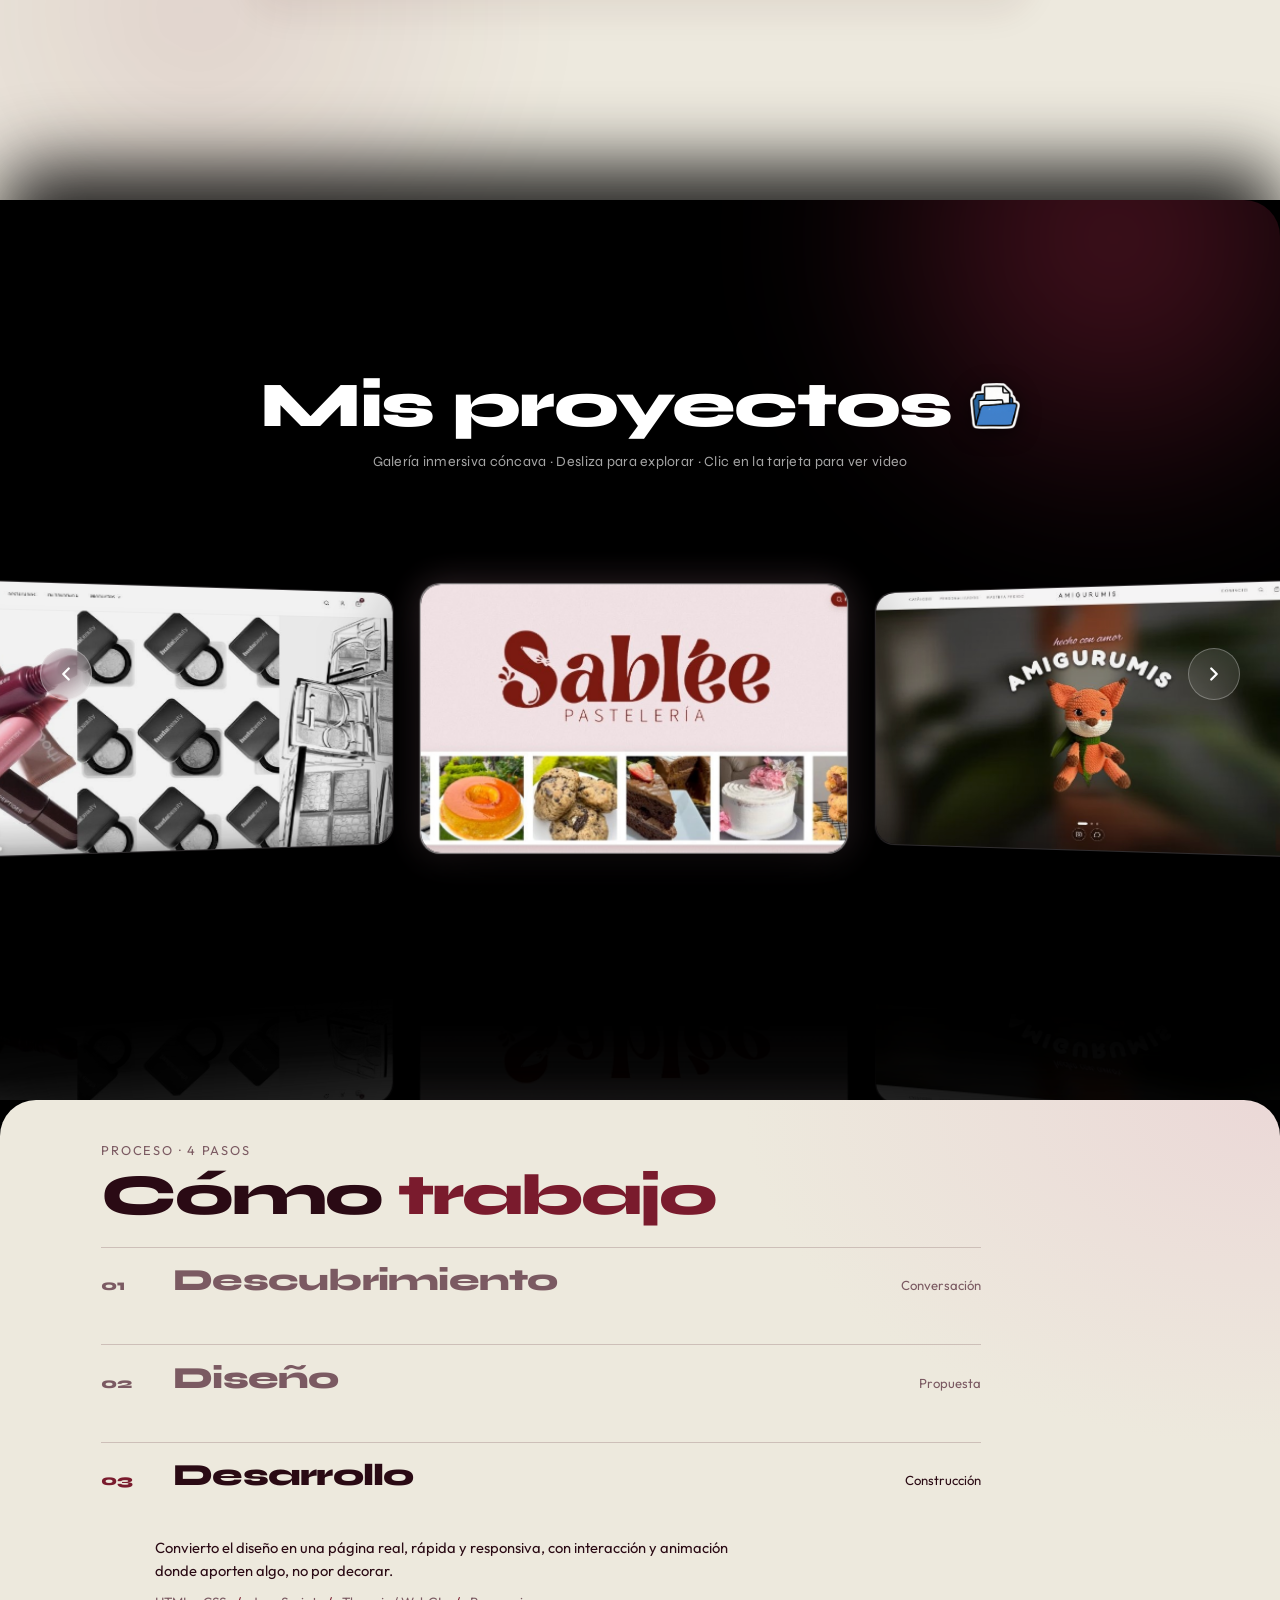
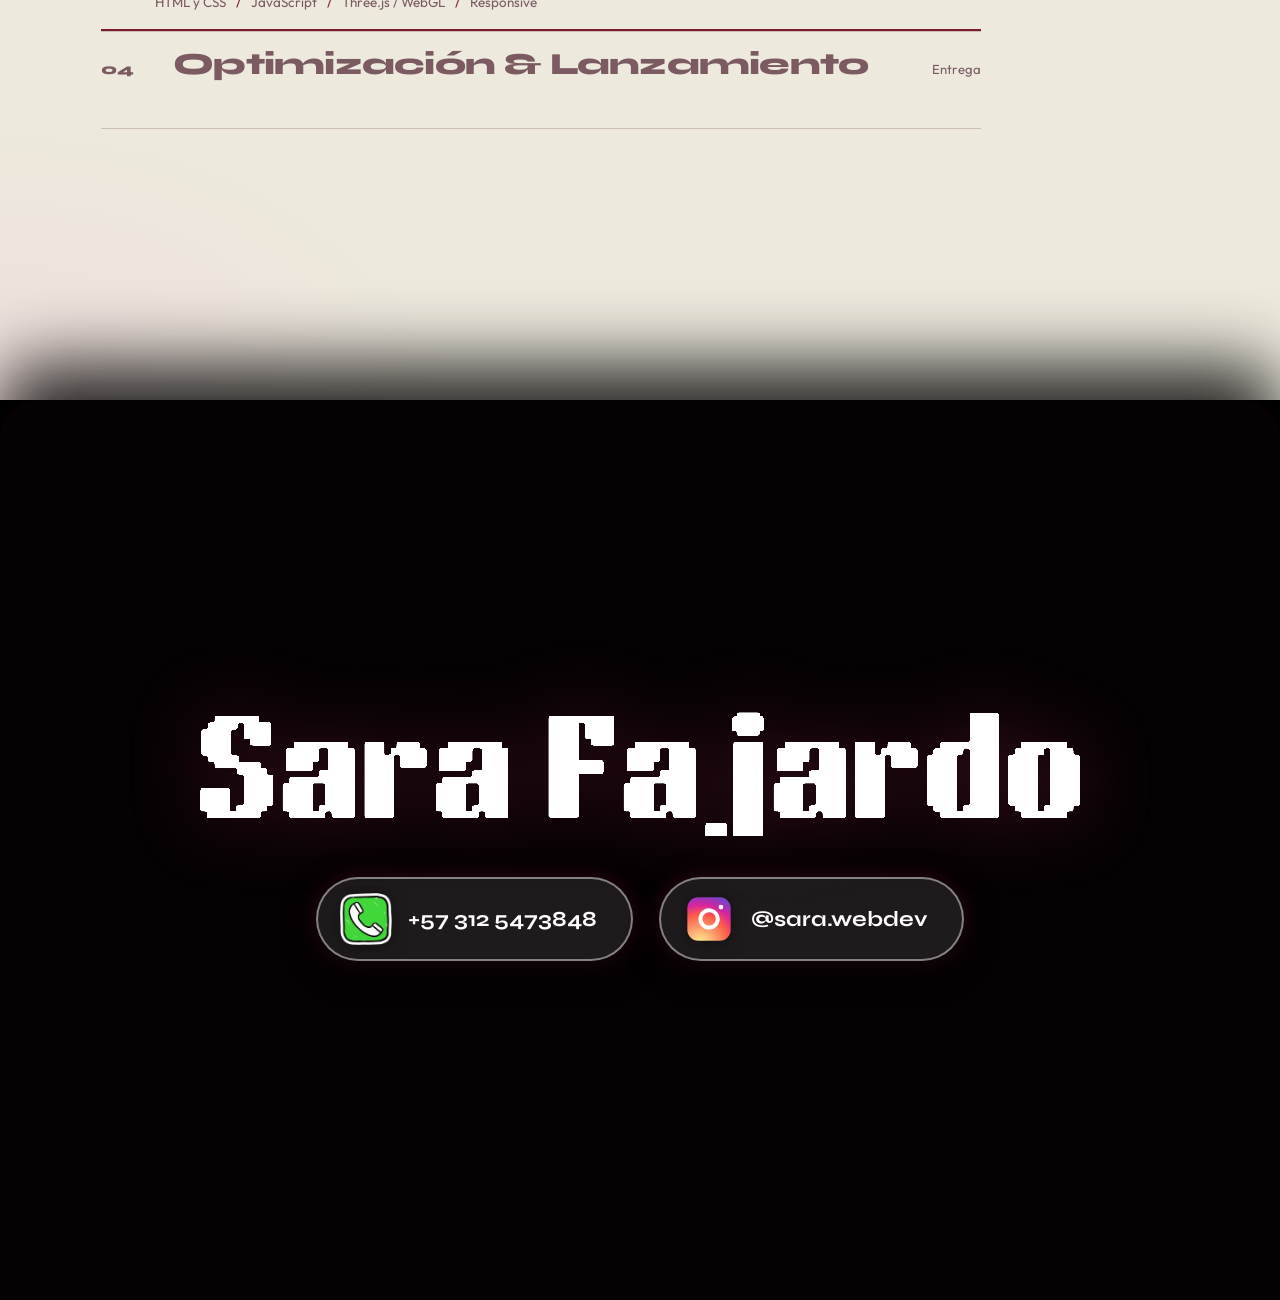
==== commit 6be4783d: "fix: rediseño móvil de sobre mí integrado como en pc con foto polaroid superpuesta y stickers" ====
--- a/Mi Portafolio · Sara Fajardo.html
+++ b/Mi Portafolio · Sara Fajardo.html
@@ -181,7 +181,7 @@
               y el desarrollo de experiencias digitales.</p>
             <p data-r="up" style="--d:.6s">Disfruto experimentar con ideas creativas y cuidar detalles en las
               páginas/aplicaciones que he creado para que tengan identidad propia.</p>
-            <p data-r="up" style="--d:.75s"><b>Idiomas:</b>Español<br>Inglés (certificado)</p>
+            <p data-r="up" style="--d:.75s"><b>Idiomas:</b> Español<br>Inglés (certificado)</p>
           </div>
           <div class="polaroid" data-r="up">
             <img class="ph" src="img/sobre-mi.jpg" alt="Sara Fajardo">
--- a/css/style.css
+++ b/css/style.css
@@ -2409,31 +2409,38 @@
     height: 76% !important;
   }
 
-  /* 2. SECCIÓN SOBRE MÍ EN MÓVIL */
+  /* 2. SECCIÓN SOBRE MÍ EN MÓVIL (Composición integrada como en computador, sin separar la foto) */
+  #sobre-mi {
+    width: 100vw !important;
+    max-width: 100vw !important;
+    overflow-x: hidden !important;
+    box-sizing: border-box !important;
+  }
+
   #sobre-mi .about {
-    display: flex !important;
-    flex-direction: column !important;
-    align-items: center !important;
+    position: relative !important;
+    display: block !important;
     width: 100% !important;
-    max-width: 440px !important;
-    margin: 0 auto !important;
-    position: static !important;
+    max-width: 100% !important;
+    box-sizing: border-box !important;
+    margin: 4px auto 0 !important;
   }
 
   #sobre-mi .about .head {
     position: static !important;
-    margin: 6px auto 14px !important;
+    margin: 0 0 16px 0 !important;
     display: flex !important;
     align-items: center !important;
-    justify-content: center !important;
+    justify-content: flex-start !important;
     gap: 10px !important;
     width: 100% !important;
     z-index: 2 !important;
   }
 
   #sobre-mi .about .head h2 {
-    font-size: clamp(1.65rem, 6.8vw, 2.1rem) !important;
+    font-size: clamp(1.65rem, 6.8vw, 2.05rem) !important;
     margin: 0 !important;
+    color: #4d171a !important;
   }
 
   #sobre-mi .about .head img {
@@ -2443,32 +2450,82 @@
   }
 
   #sobre-mi .bubble {
-    margin: 0 0 16px 0 !important;
-    padding: 18px 16px !important;
-    border-radius: 22px !important;
     width: 100% !important;
     box-sizing: border-box !important;
-    font-size: 0.88rem !important;
-    line-height: 1.45 !important;
+    background: rgba(255, 255, 255, 0.94) !important;
+    border: 1.5px solid rgba(77, 23, 26, 0.14) !important;
+    backdrop-filter: blur(16px) !important;
+    -webkit-backdrop-filter: blur(16px) !important;
+    border-radius: 34px !important;
+    padding: 22px 18px 24px !important;
+    box-shadow: 0 16px 40px rgba(77, 23, 26, 0.08) !important;
+    font-size: clamp(0.85rem, 3.8vw, 0.92rem) !important;
+    line-height: 1.5 !important;
+    color: #1a0c10 !important;
+    position: relative !important;
+    z-index: 2 !important;
+    margin: 0 !important;
+  }
+
+  #sobre-mi .bubble .name {
+    font-size: clamp(1.2rem, 5vw, 1.32rem) !important;
+    font-weight: 800 !important;
+    color: #7d222e !important;
+    margin: 0 0 8px !important;
+    max-width: calc(100% - 120px) !important;
   }
 
   #sobre-mi .bubble p {
-    margin: 0 0 8px !important;
-  }
-
-  #sobre-mi .bubble .name {
-    font-size: 1.15em !important;
-    margin-bottom: 6px !important;
+    margin: 0 0 10px !important;
+    color: rgba(77, 23, 26, 0.86) !important;
+  }
+
+  #sobre-mi .bubble p:nth-of-type(2) {
+    max-width: calc(100% - 120px) !important;
+    min-height: 82px !important;
+    margin-bottom: 12px !important;
+  }
+
+  #sobre-mi .bubble p:nth-of-type(3) {
+    clear: both !important;
+    margin-bottom: 12px !important;
+  }
+
+  #sobre-mi .bubble p:nth-of-type(4) {
+    margin: 0 !important;
+    padding-left: 38px !important;
+  }
+
+  #sobre-mi .bubble b {
+    color: #1a0c10 !important;
+    font-weight: 800 !important;
   }
 
   #sobre-mi .polaroid {
-    width: min(210px, 62vw) !important;
-    margin: 0 auto !important;
-    rotate: 0deg !important;
+    position: absolute !important;
+    top: 36px !important;
+    right: 2px !important;
+    width: clamp(120px, 34vw, 130px) !important;
+    rotate: 4.5deg !important;
+    z-index: 4 !important;
+    margin: 0 !important;
+  }
+
+  #sobre-mi .polaroid .fr {
+    width: 100% !important;
+    filter: drop-shadow(0 14px 22px rgba(77, 23, 26, 0.22)) !important;
   }
 
   #sobre-mi .me {
-    display: none !important;
+    display: block !important;
+    position: absolute !important;
+    left: -10px !important;
+    bottom: -15px !important;
+    width: 68px !important;
+    z-index: 5 !important;
+    filter: drop-shadow(0 8px 14px rgba(0, 0, 0, 0.22)) !important;
+    rotate: -6deg !important;
+    pointer-events: none !important;
   }
 
   /* 3. SECCIÓN ÁLBUMES (CENTRO) EN MÓVIL */
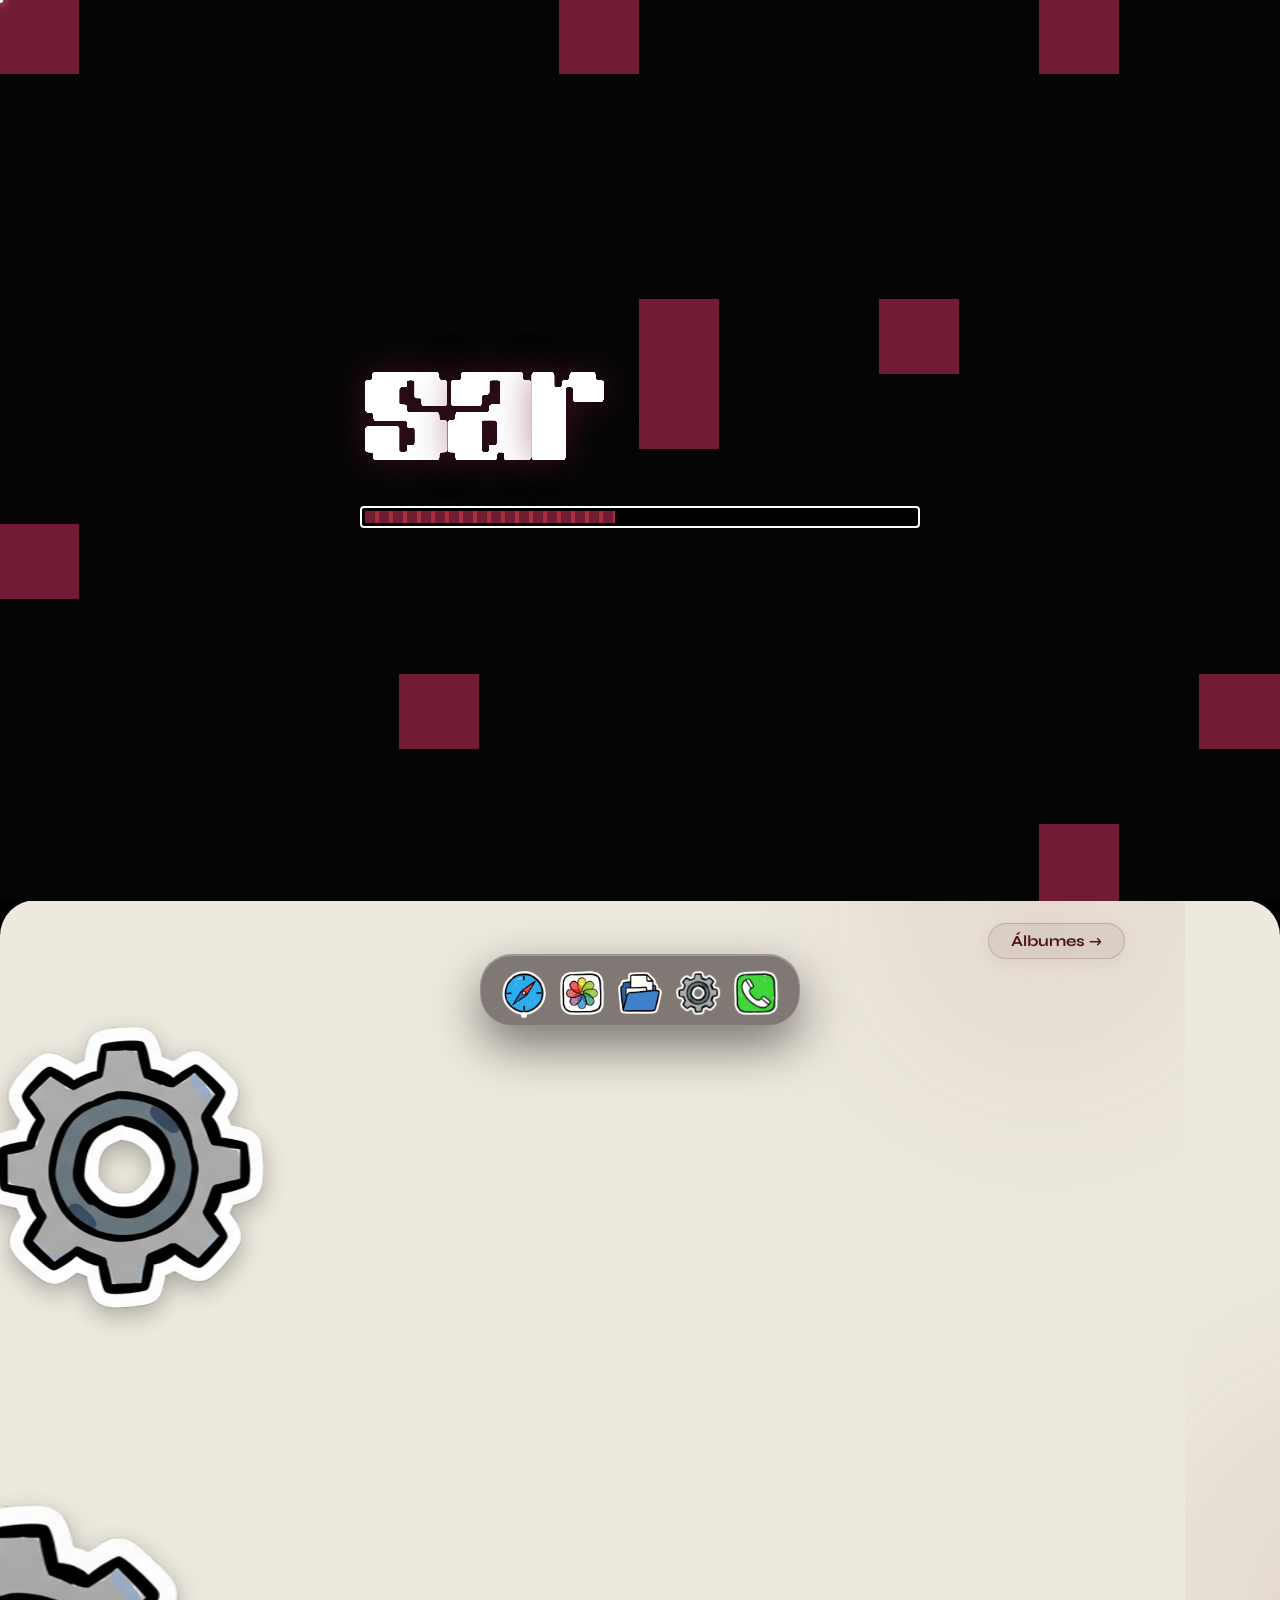
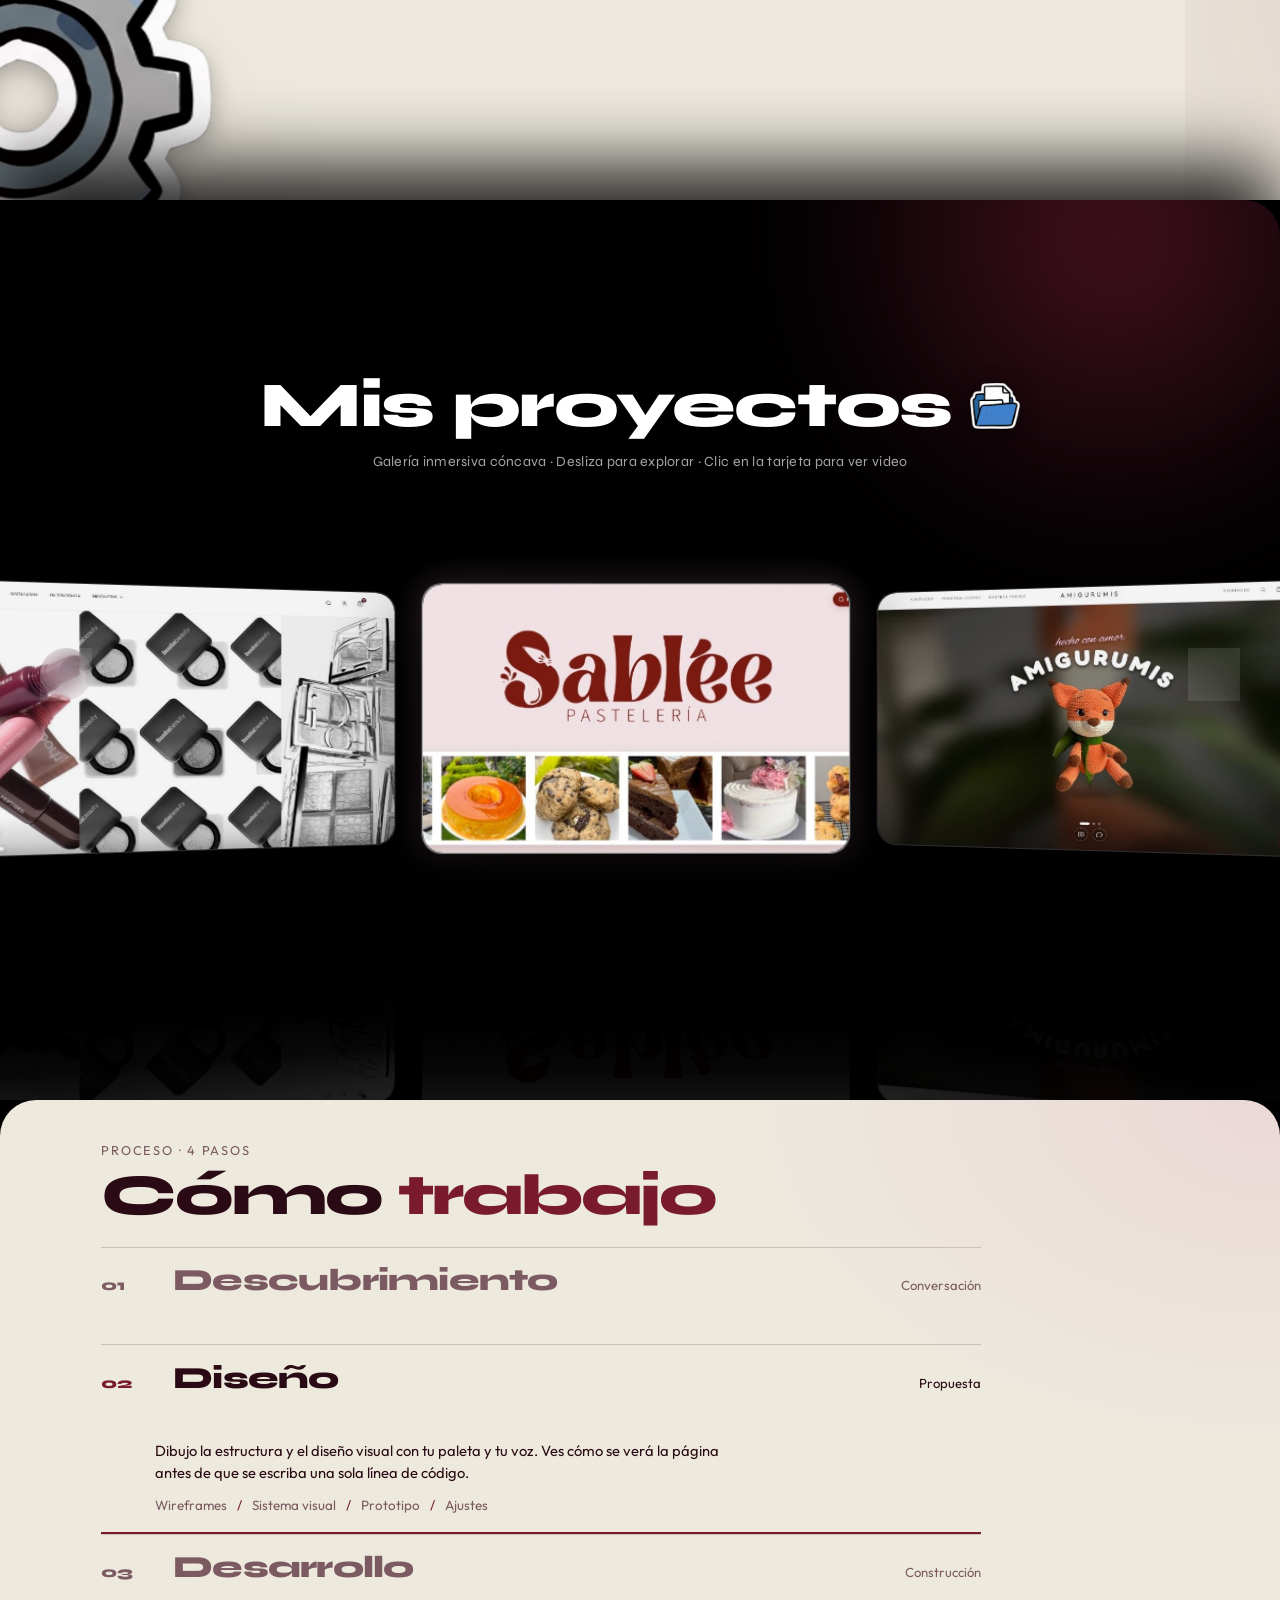
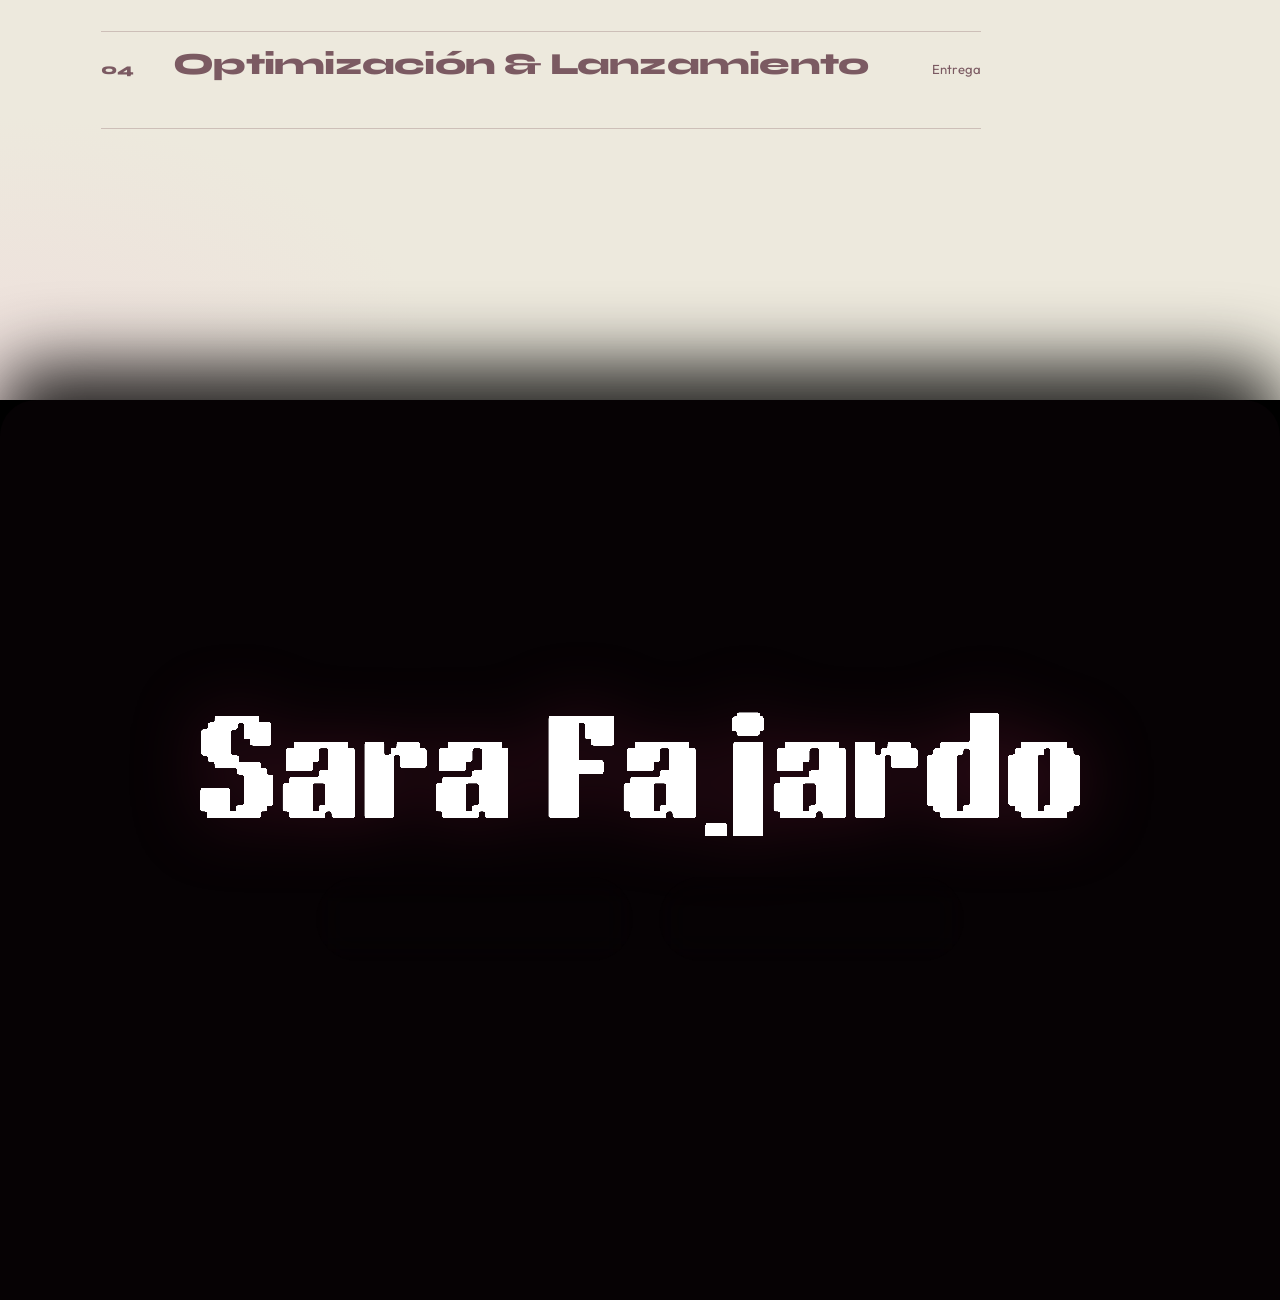
==== commit 7f8b061a: "fix: centrar sara dev en la mitad y ubicar iconos sociales abajo en móvil" ====
--- a/Mi Portafolio · Sara Fajardo.html
+++ b/Mi Portafolio · Sara Fajardo.html
@@ -90,8 +90,8 @@
         </div>
       </div>
 
-      <!-- Redes Sociales en la esquina inferior derecha -->
-      <div class="hero-meta-col" data-r="up" style="--d: .3s">
+      <!-- Redes Sociales en la esquina inferior derecha (en móvil abajo centradas) -->
+      <div class="hero-meta-col">
         <div class="hero-socials">
           <a href="https://www.instagram.com/sara.webdev/" target="_blank" rel="noopener" class="hero-social-link"
             aria-label="Instagram" title="@sara.webdev">
--- a/css/style.css
+++ b/css/style.css
@@ -612,6 +612,7 @@
   flex-direction: column;
   align-items: flex-end;
   gap: 14px;
+  animation: heroIn 1.1s cubic-bezier(.34, 1.56, .64, 1) forwards;
 }
 
 .hero-pills {
@@ -672,27 +673,56 @@
 }
 
 /* Responsividad para tablet / móvil */
-@media (max-width:768px) {
+@media (max-width: 820px) {
   #inicio {
-    padding: 30px 20px 90px;
+    display: flex !important;
+    flex-direction: column !important;
+    align-items: center !important;
+    justify-content: center !important;
+    padding: calc(30px + env(safe-area-inset-top, 0px)) 20px calc(90px + env(safe-area-inset-bottom, 0px)) !important;
+    box-sizing: border-box !important;
+    position: relative !important;
   }
 
   .hero-editorial-wrap {
-    flex-direction: column;
-    align-items: center;
-    text-align: center;
-    gap: 24px;
+    display: flex !important;
+    flex-direction: column !important;
+    align-items: center !important;
+    justify-content: center !important;
+    text-align: center !important;
+    width: 100% !important;
+    margin: auto 0 !important;
+    transform: none !important;
+    gap: 0 !important;
+  }
+
+  .hero-brand-col {
+    display: flex !important;
+    flex-direction: column !important;
+    align-items: center !important;
+    width: 100% !important;
   }
 
   .hero-brand-staggered {
-    align-items: center;
+    display: flex !important;
+    flex-direction: column !important;
+    align-items: center !important;
+    text-align: center !important;
+    width: 100% !important;
+  }
+
+  .brand-row.row-sara {
+    justify-content: center !important;
+    width: 100% !important;
   }
 
   .brand-row.row-dev {
-    margin-left: 0;
-    justify-content: center;
-    flex-wrap: wrap;
-    row-gap: 8px;
+    margin-left: 0 !important;
+    margin-top: clamp(8px, 2vw, 14px) !important;
+    justify-content: center !important;
+    width: 100% !important;
+    flex-wrap: wrap !important;
+    row-gap: 8px !important;
   }
 
   .pg-char {
@@ -719,10 +749,18 @@
   }
 
   .hero-meta-col {
-    position: static;
-    margin-top: 28px;
-    align-items: center;
-    padding-bottom: 0;
+    position: absolute !important;
+    bottom: calc(90px + env(safe-area-inset-bottom, 0px)) !important;
+    left: 50% !important;
+    transform: translateX(-50%) !important;
+    right: auto !important;
+    margin: 0 !important;
+    z-index: 15 !important;
+    display: flex !important;
+    flex-direction: column !important;
+    align-items: center !important;
+    width: auto !important;
+    padding: 0 !important;
   }
 
   .hero-pills {
@@ -739,8 +777,23 @@
   }
 
   .hero-socials {
-    padding-right: 0;
-    justify-content: center;
+    display: flex !important;
+    align-items: center !important;
+    justify-content: center !important;
+    gap: 26px !important;
+    padding: 0 !important;
+  }
+
+  .hero-social-link {
+    color: #ede9de !important;
+    display: inline-flex !important;
+    align-items: center !important;
+    justify-content: center !important;
+  }
+
+  .hero-social-link svg {
+    width: 22px !important;
+    height: 22px !important;
   }
 }
 
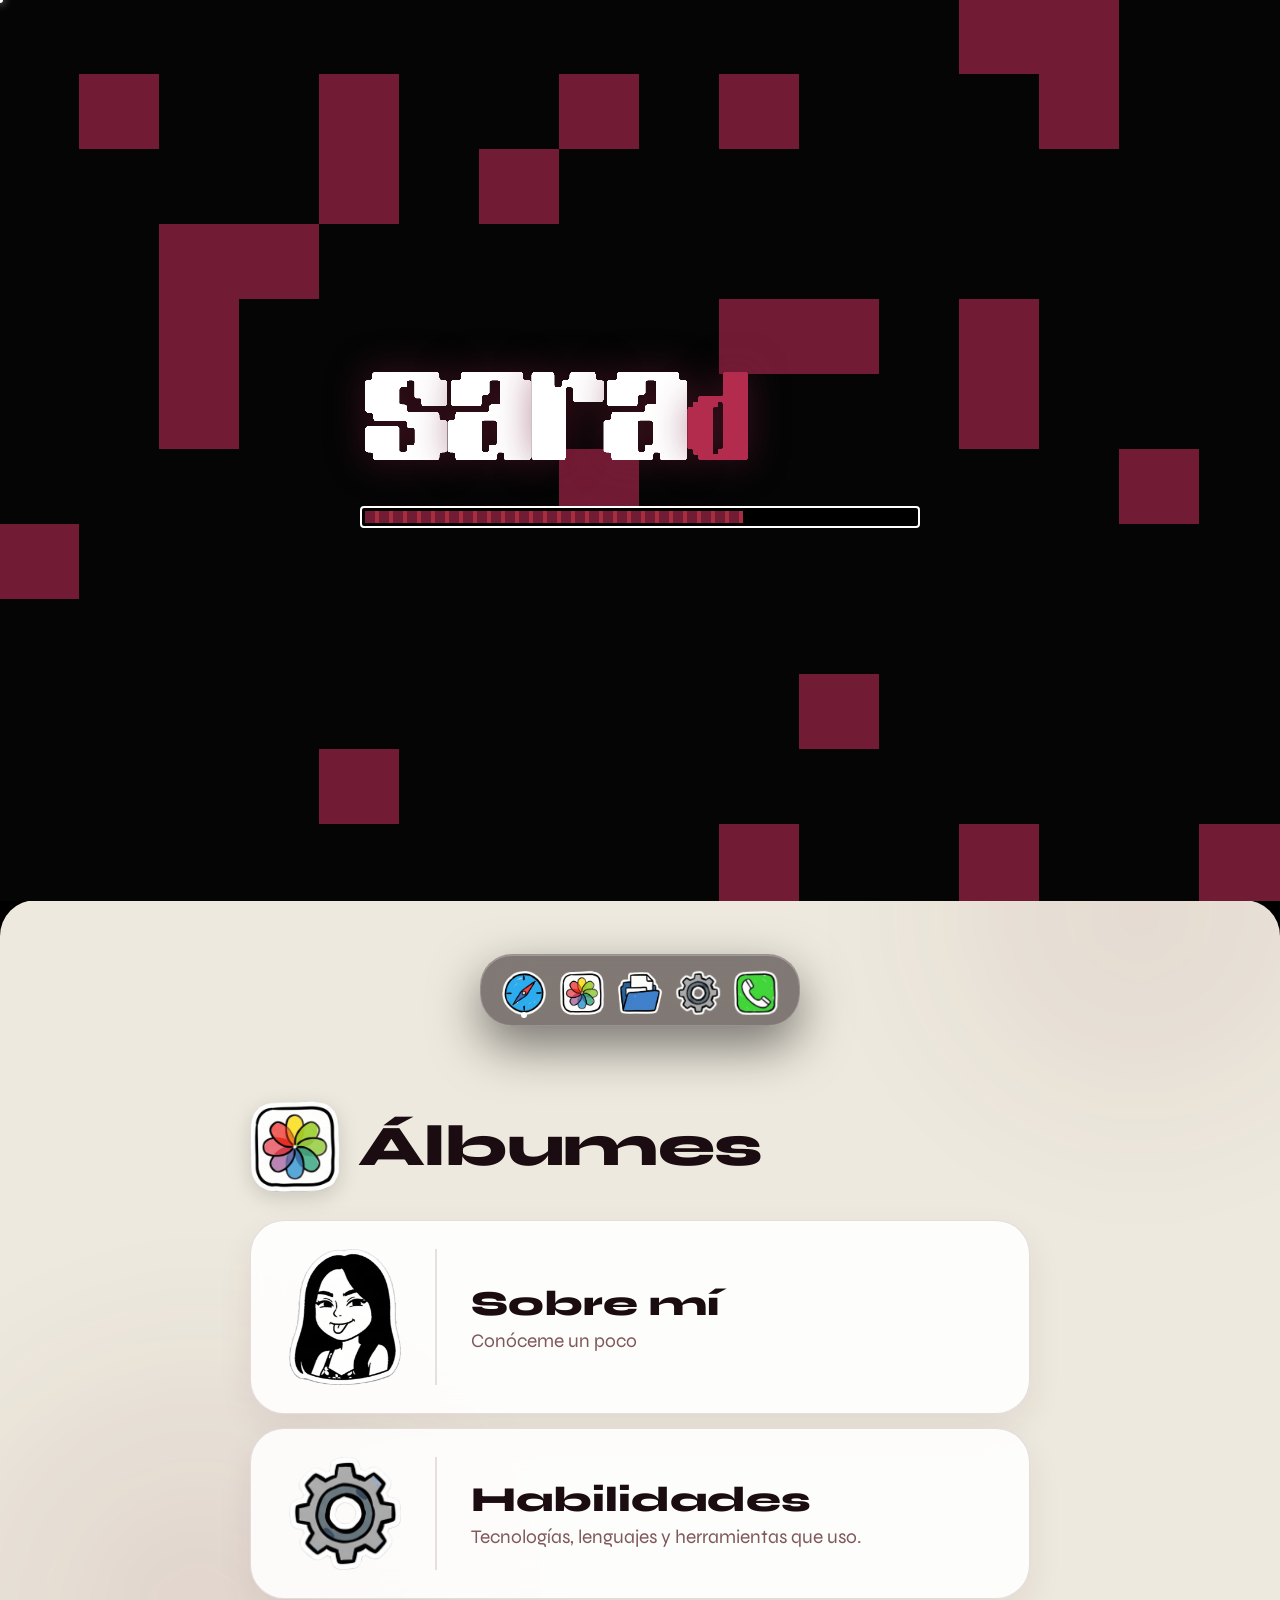
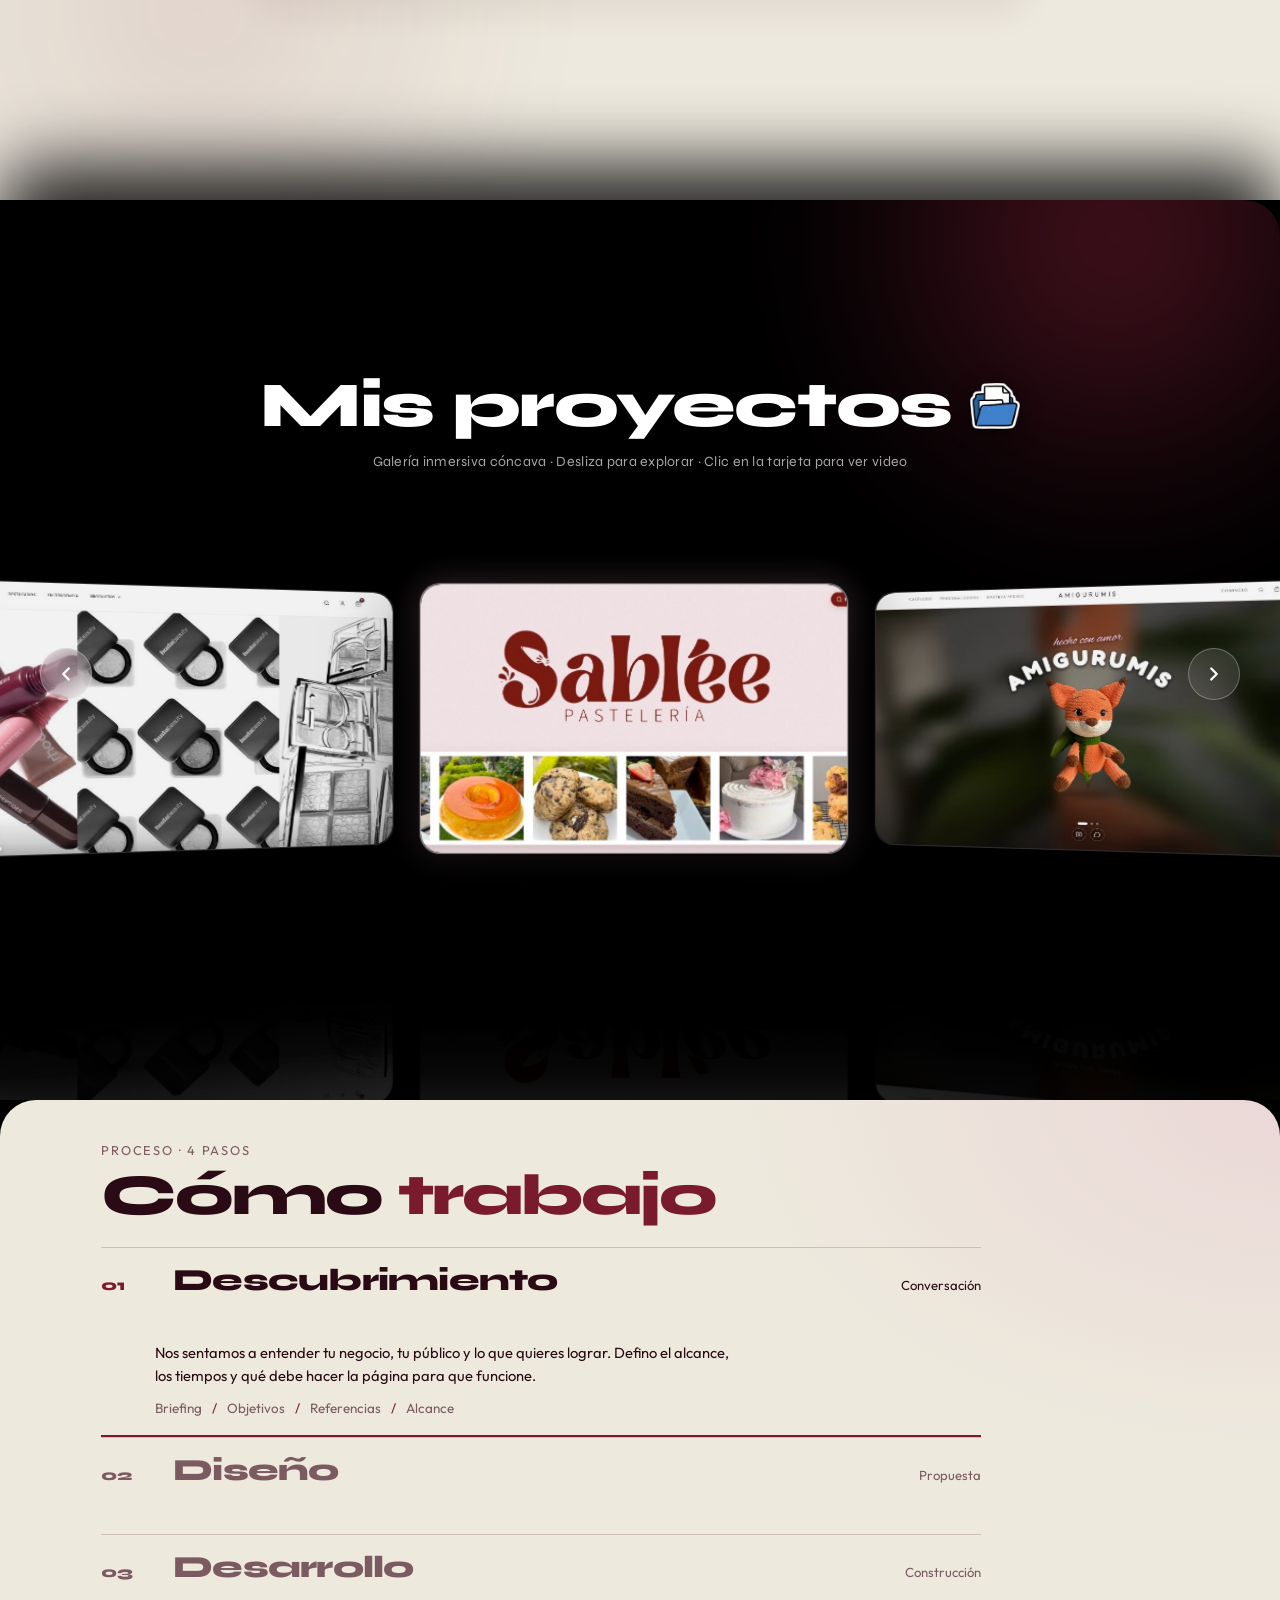
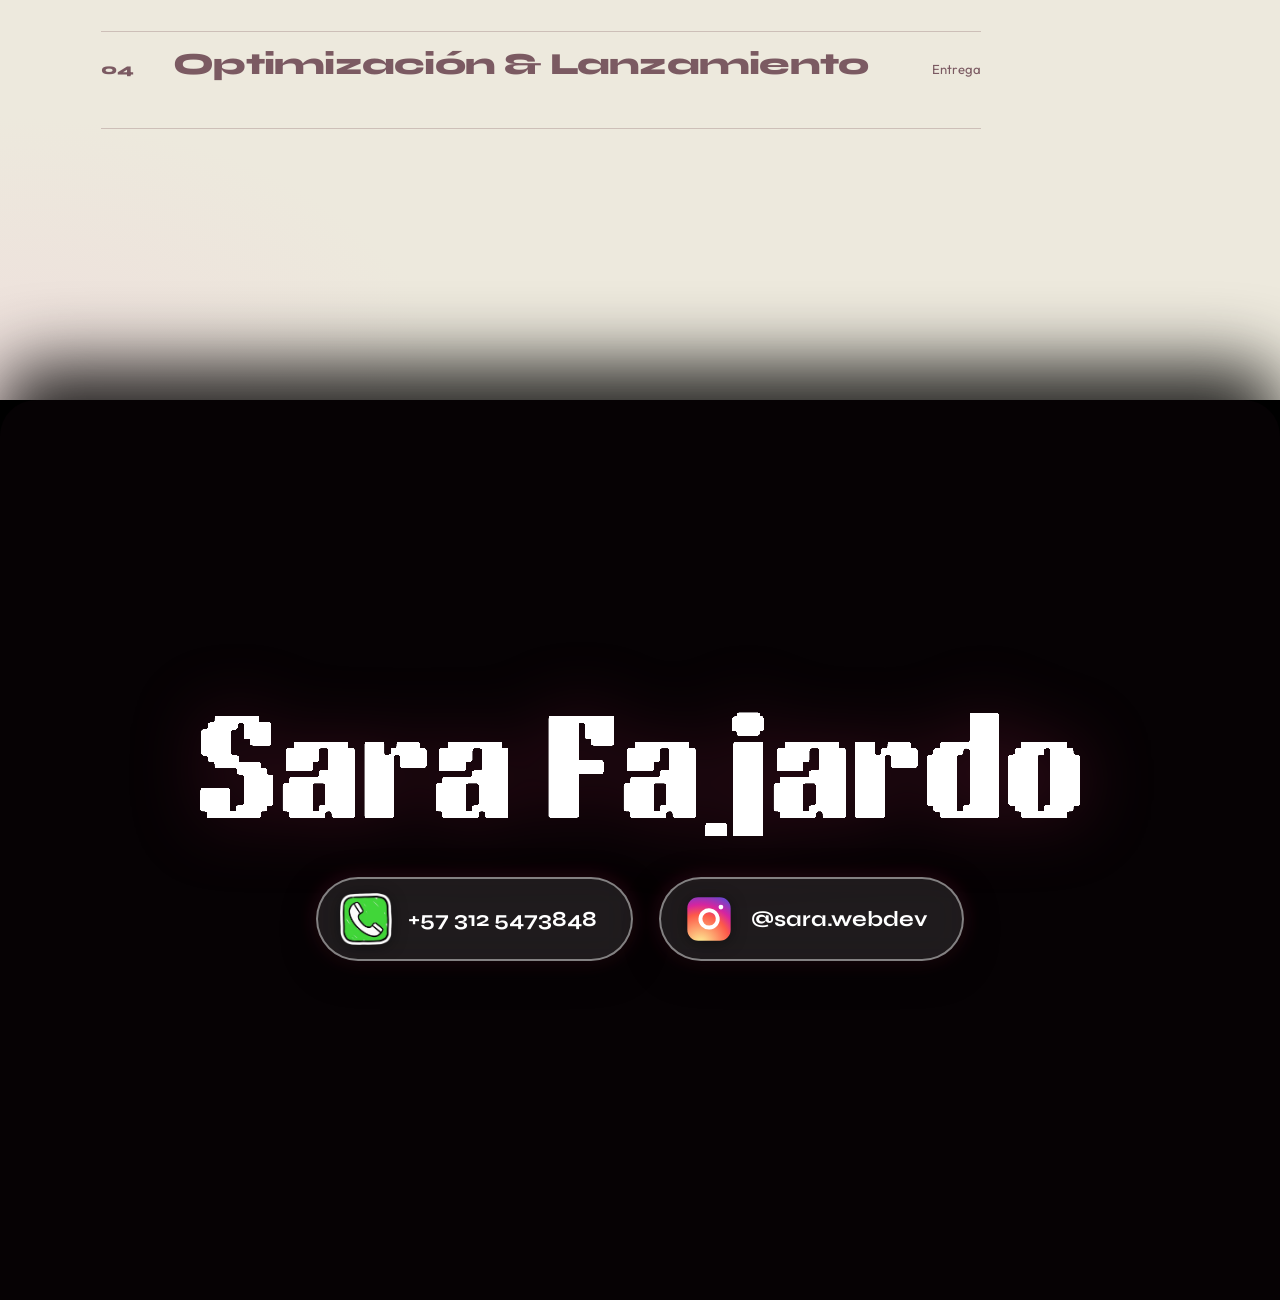
==== commit 6767846d: "fix: navegacion del dock desde contacto solucionando sticky offset y smooth scroll" ====
--- a/Mi Portafolio · Sara Fajardo.html
+++ b/Mi Portafolio · Sara Fajardo.html
@@ -333,7 +333,7 @@
   <!-- Scripts JavaScript (Assets y Lógica) -->
   <script src="js/stickers.js"></script>
   <script src="js/project-textures.js"></script>
-  <script src="js/main.js?v=3.6"></script>
+  <script src="js/main.js?v=3.7"></script>
   <script src="js/three.min.js" defer></script>
   <script src="js/liquid-carousel.js" defer></script>
 </body>
--- a/css/style.css
+++ b/css/style.css
@@ -33,10 +33,10 @@
 }
 
 html {
-  scroll-behavior: smooth !important;
   scroll-padding-top: env(safe-area-inset-top, 0px);
   background: #000;
   overflow-x: hidden;
+  overflow-x: clip;
   max-width: 100%;
   width: 100%;
 }
@@ -47,6 +47,7 @@
   color: var(--ink);
   background: #000;
   overflow-x: hidden;
+  overflow-x: clip;
   max-width: 100%;
   width: 100%;
 }
@@ -681,7 +682,6 @@
     justify-content: center !important;
     padding: calc(30px + env(safe-area-inset-top, 0px)) 20px calc(90px + env(safe-area-inset-bottom, 0px)) !important;
     box-sizing: border-box !important;
-    position: relative !important;
   }
 
   .hero-editorial-wrap {
@@ -2228,7 +2228,8 @@
   -webkit-backdrop-filter: blur(24px) saturate(180%);
   border: 1px solid rgba(255, 255, 255, .2);
   box-shadow: 0 20px 50px rgba(0, 0, 0, .5), inset 0 1px 0 rgba(255, 255, 255, .25);
-  z-index: 50;
+  z-index: 990;
+  touch-action: manipulation;
   transition: translate .7s var(--spring);
 }
 
@@ -2245,6 +2246,9 @@
   justify-content: center;
   transform-origin: bottom center;
   will-change: transform;
+  touch-action: manipulation;
+  -webkit-tap-highlight-color: transparent;
+  cursor: pointer;
   transition: transform .16s cubic-bezier(0.2, 0, 0, 1);
 }
 
@@ -4200,6 +4204,7 @@
   min-height: 100vh !important;
   min-height: 100dvh !important;
   overflow: hidden;
+  will-change: transform;
 }
 
 .albums-horizontal-track {
@@ -4211,6 +4216,7 @@
   border-top-left-radius: clamp(24px, 3.5vw, 36px);
   border-top-right-radius: clamp(24px, 3.5vw, 36px);
   box-shadow: 0 -25px 60px rgba(0, 0, 0, 0.45);
+  will-change: transform;
 }
 
 #proyectos {
@@ -4222,6 +4228,7 @@
   border-top-left-radius: clamp(24px, 3.5vw, 36px);
   border-top-right-radius: clamp(24px, 3.5vw, 36px);
   box-shadow: 0 -35px 70px rgba(0, 0, 0, 0.85);
+  will-change: transform;
 }
 
 #como-trabajo {
@@ -4233,6 +4240,7 @@
   border-top-left-radius: clamp(24px, 3.5vw, 36px);
   border-top-right-radius: clamp(24px, 3.5vw, 36px);
   box-shadow: 0 -25px 60px rgba(0, 0, 0, 0.45);
+  will-change: transform;
 }
 
 #contacto {
@@ -4245,4 +4253,5 @@
   border-top-right-radius: clamp(24px, 3.5vw, 36px);
   box-shadow: 0 -35px 70px rgba(0, 0, 0, 0.85);
   overflow: hidden;
-}
+  will-change: transform;
+}
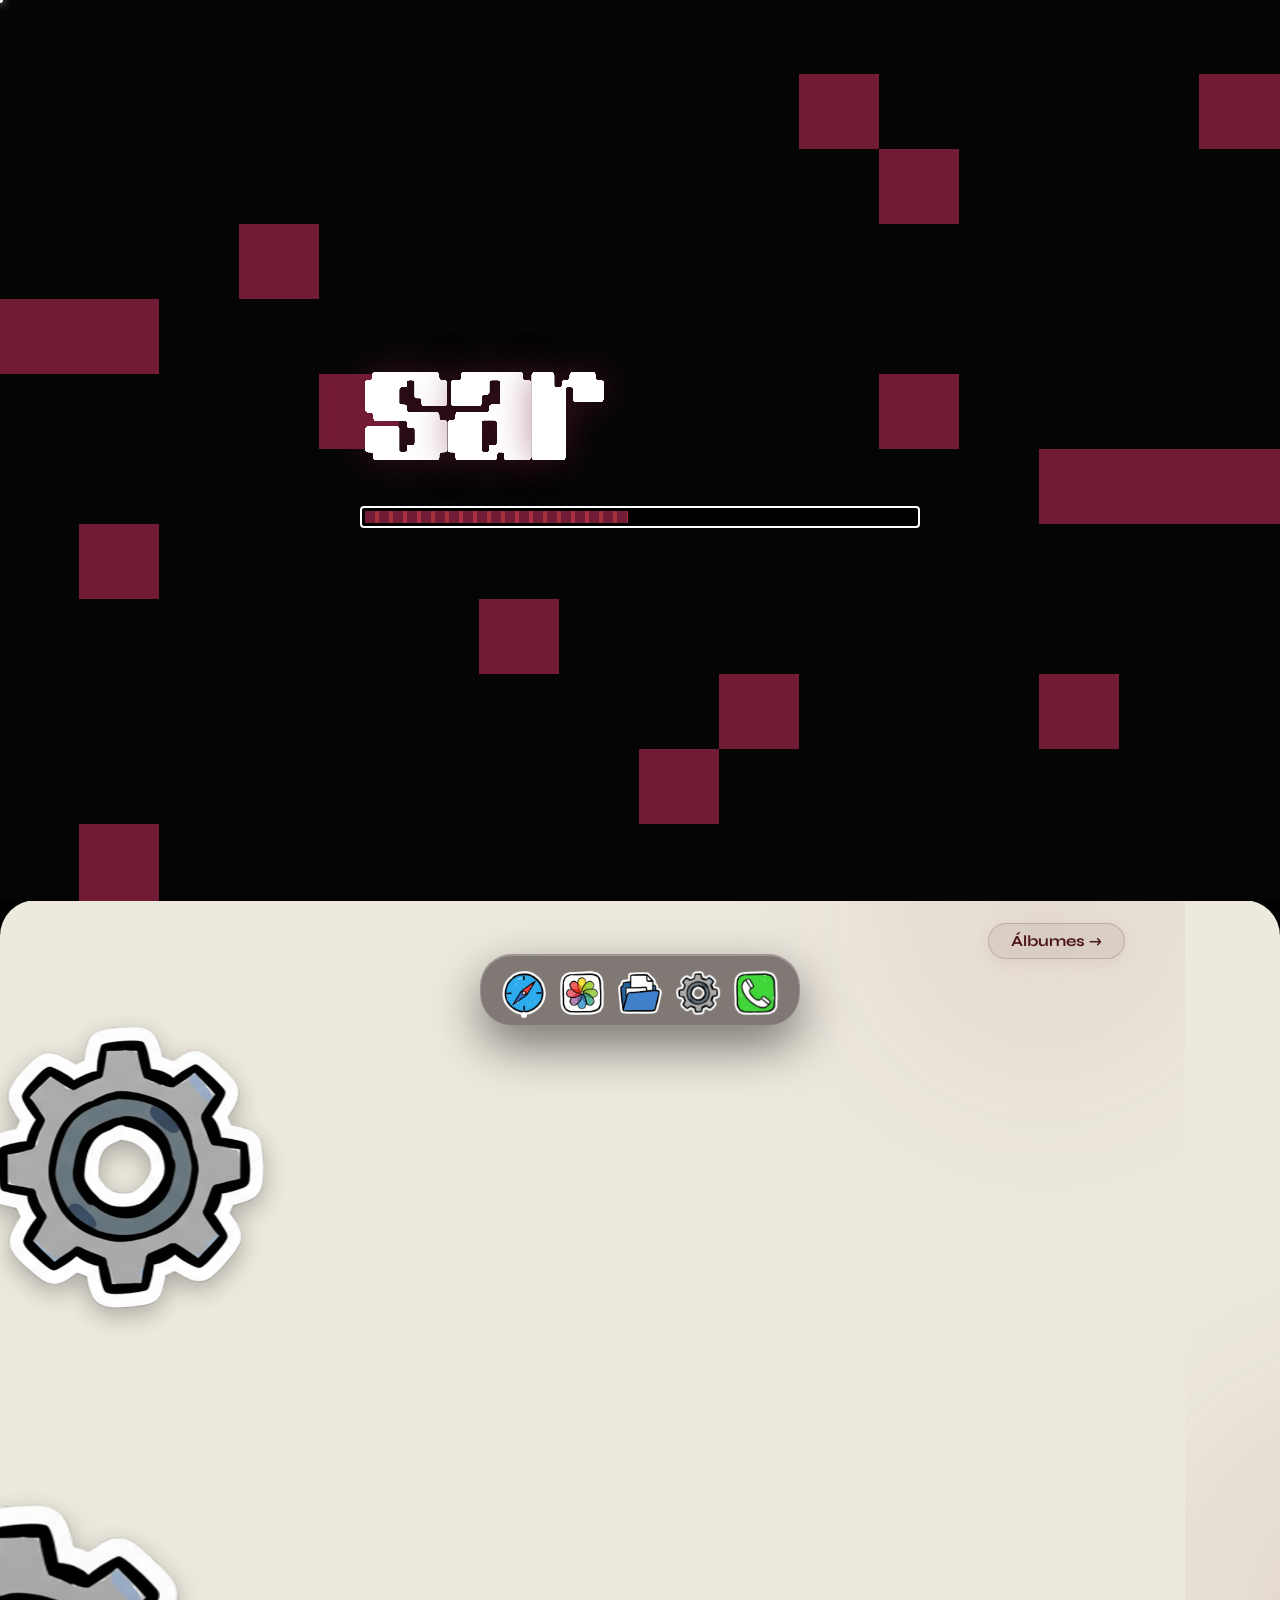
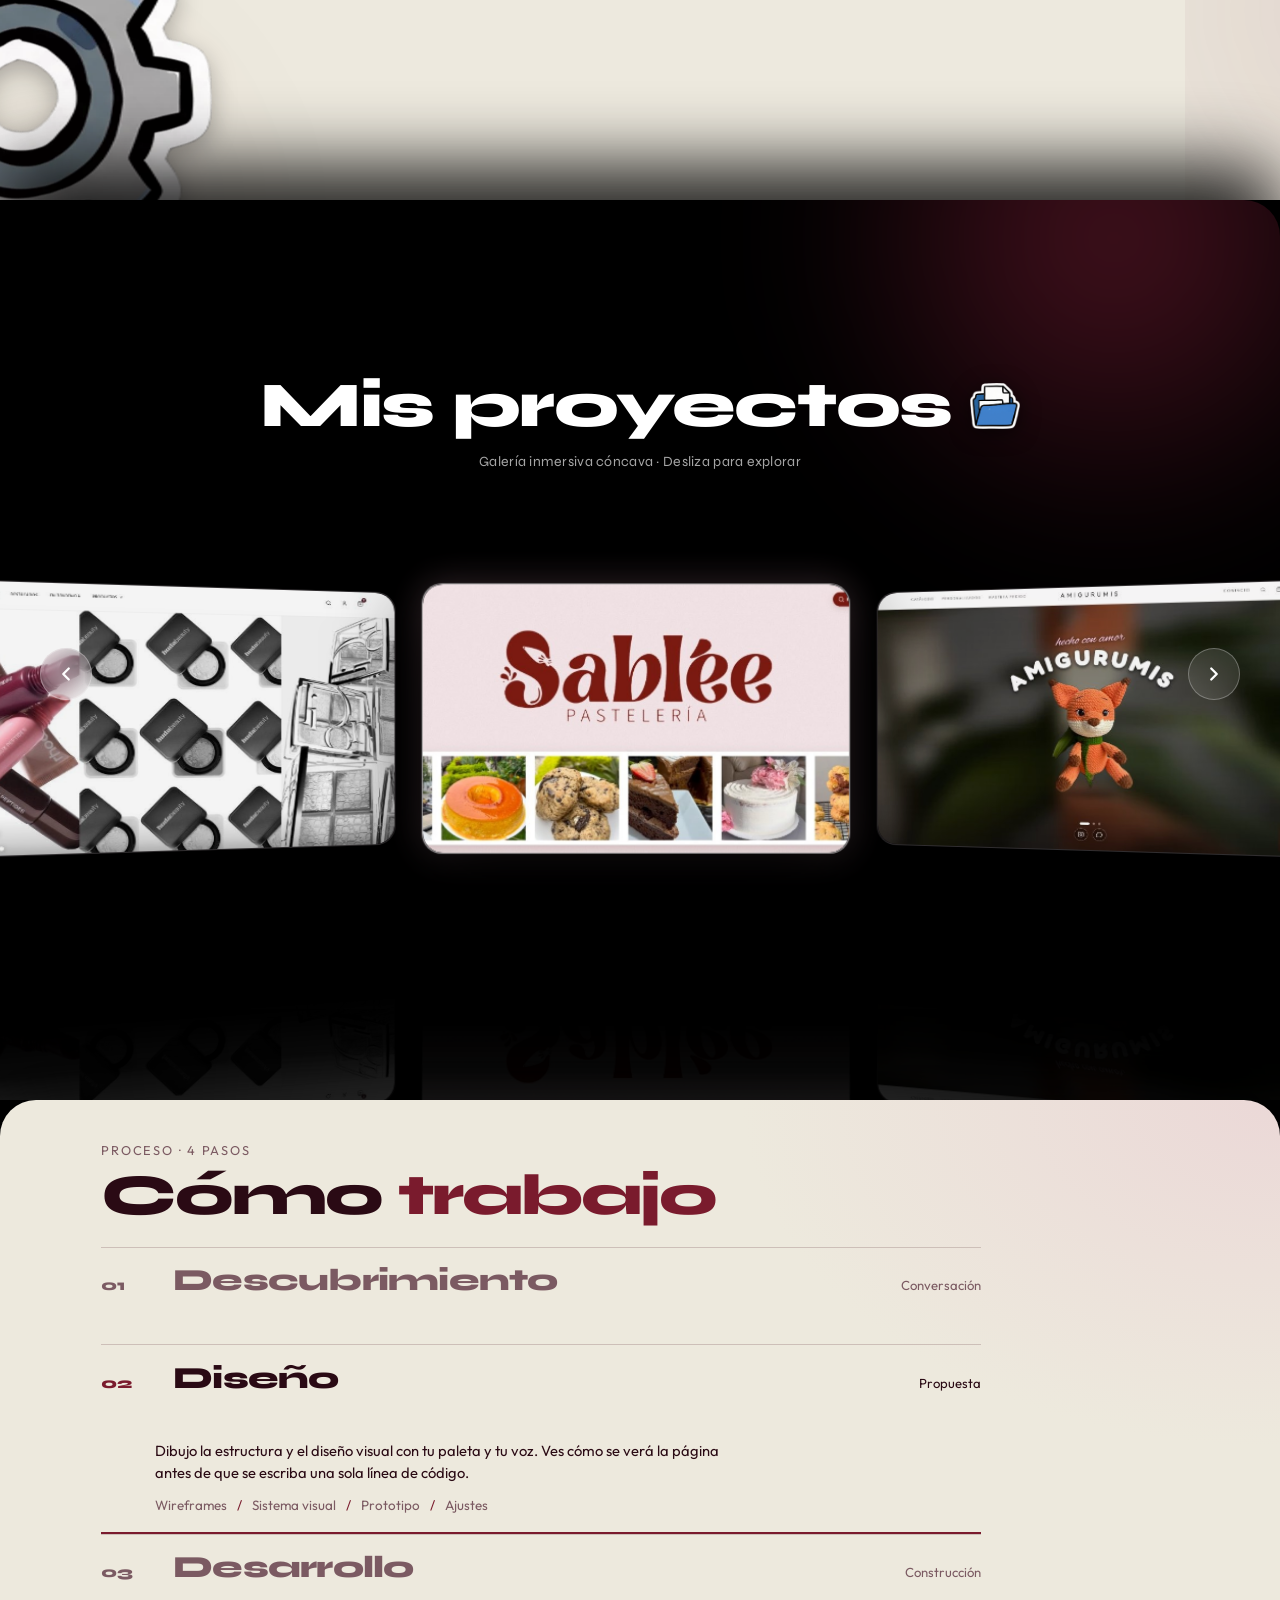
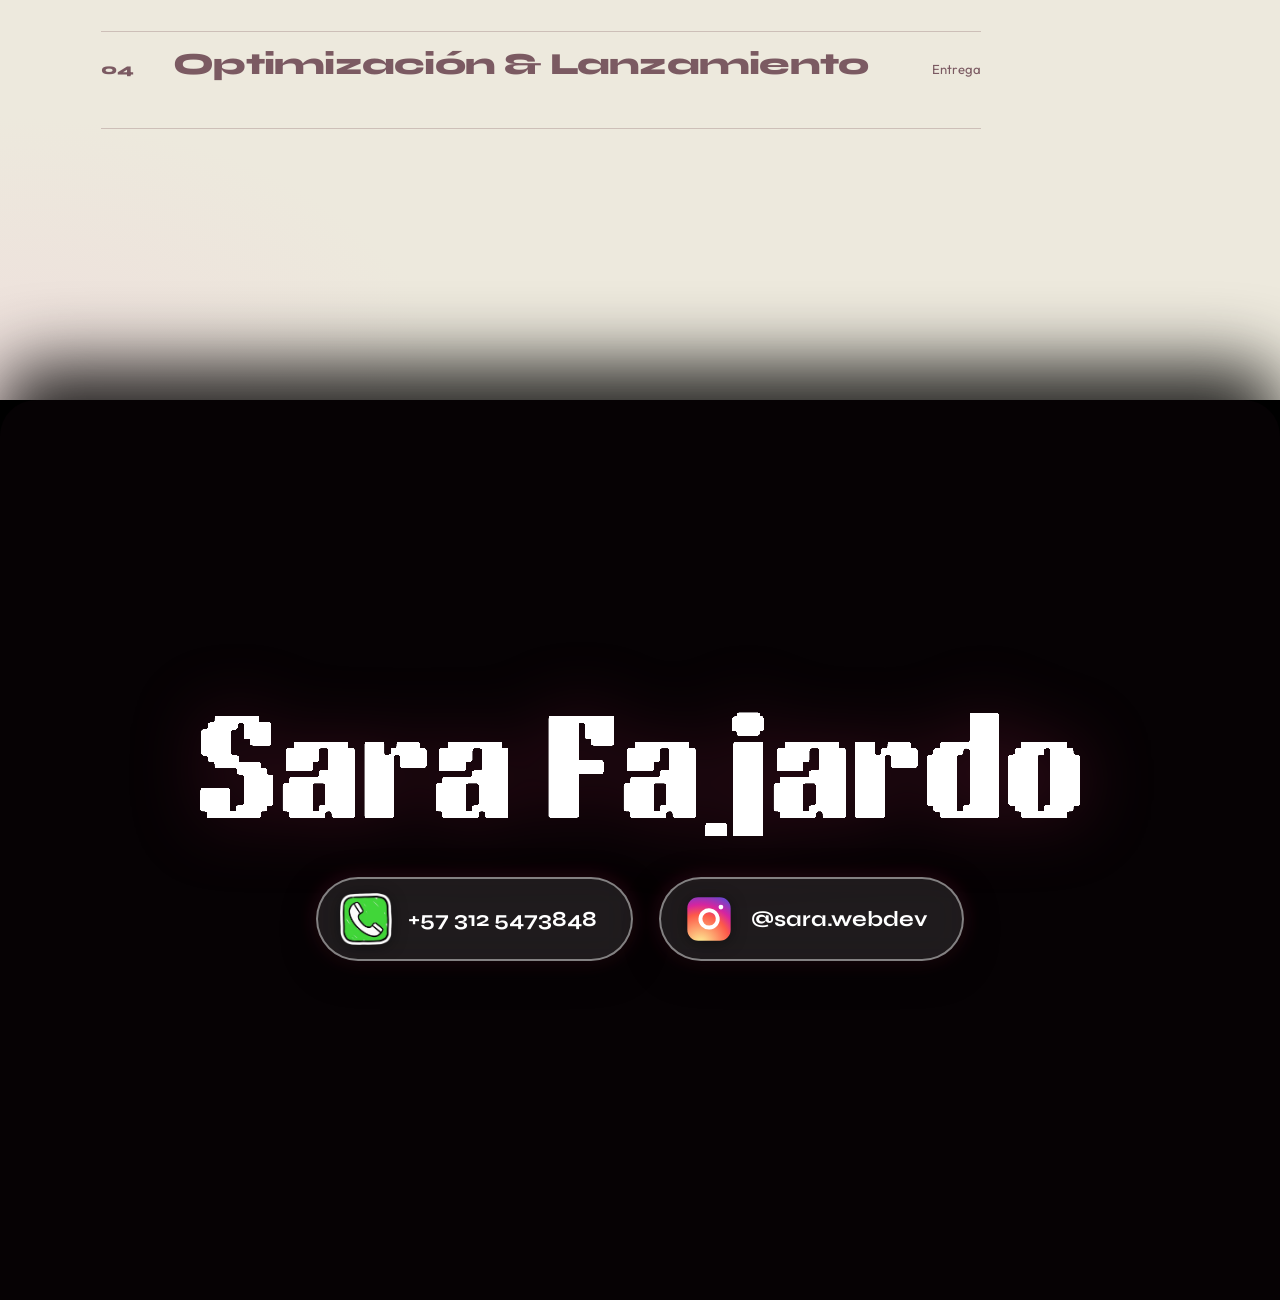
==== commit 95838ed3: "feat: deshabilitar apertura de ventana de proyecto al hacer clic" ====
--- a/Mi Portafolio · Sara Fajardo.html
+++ b/Mi Portafolio · Sara Fajardo.html
@@ -200,7 +200,7 @@
           <h2 data-r="up">Mis proyectos</h2>
           <img data-s="folder" alt="Proyectos" class="editorial-folder-icon" data-r="pop" style="--d: .18s">
         </div>
-        <p class="concave-subtitle" data-r="up" style="--d: .25s">Galería inmersiva cóncava · Desliza para explorar · Clic en la tarjeta para ver video</p>
+        <p class="concave-subtitle" data-r="up" style="--d: .25s">Galería inmersiva cóncava · Desliza para explorar</p>
       </div>
 
       <!-- Viewport del Concave Carousel -->
@@ -333,9 +333,9 @@
   <!-- Scripts JavaScript (Assets y Lógica) -->
   <script src="js/stickers.js"></script>
   <script src="js/project-textures.js"></script>
-  <script src="js/main.js?v=3.7"></script>
+  <script src="js/main.js?v=3.8"></script>
   <script src="js/three.min.js" defer></script>
-  <script src="js/liquid-carousel.js" defer></script>
+  <script src="js/liquid-carousel.js?v=2.1" defer></script>
 </body>
 
 </html>
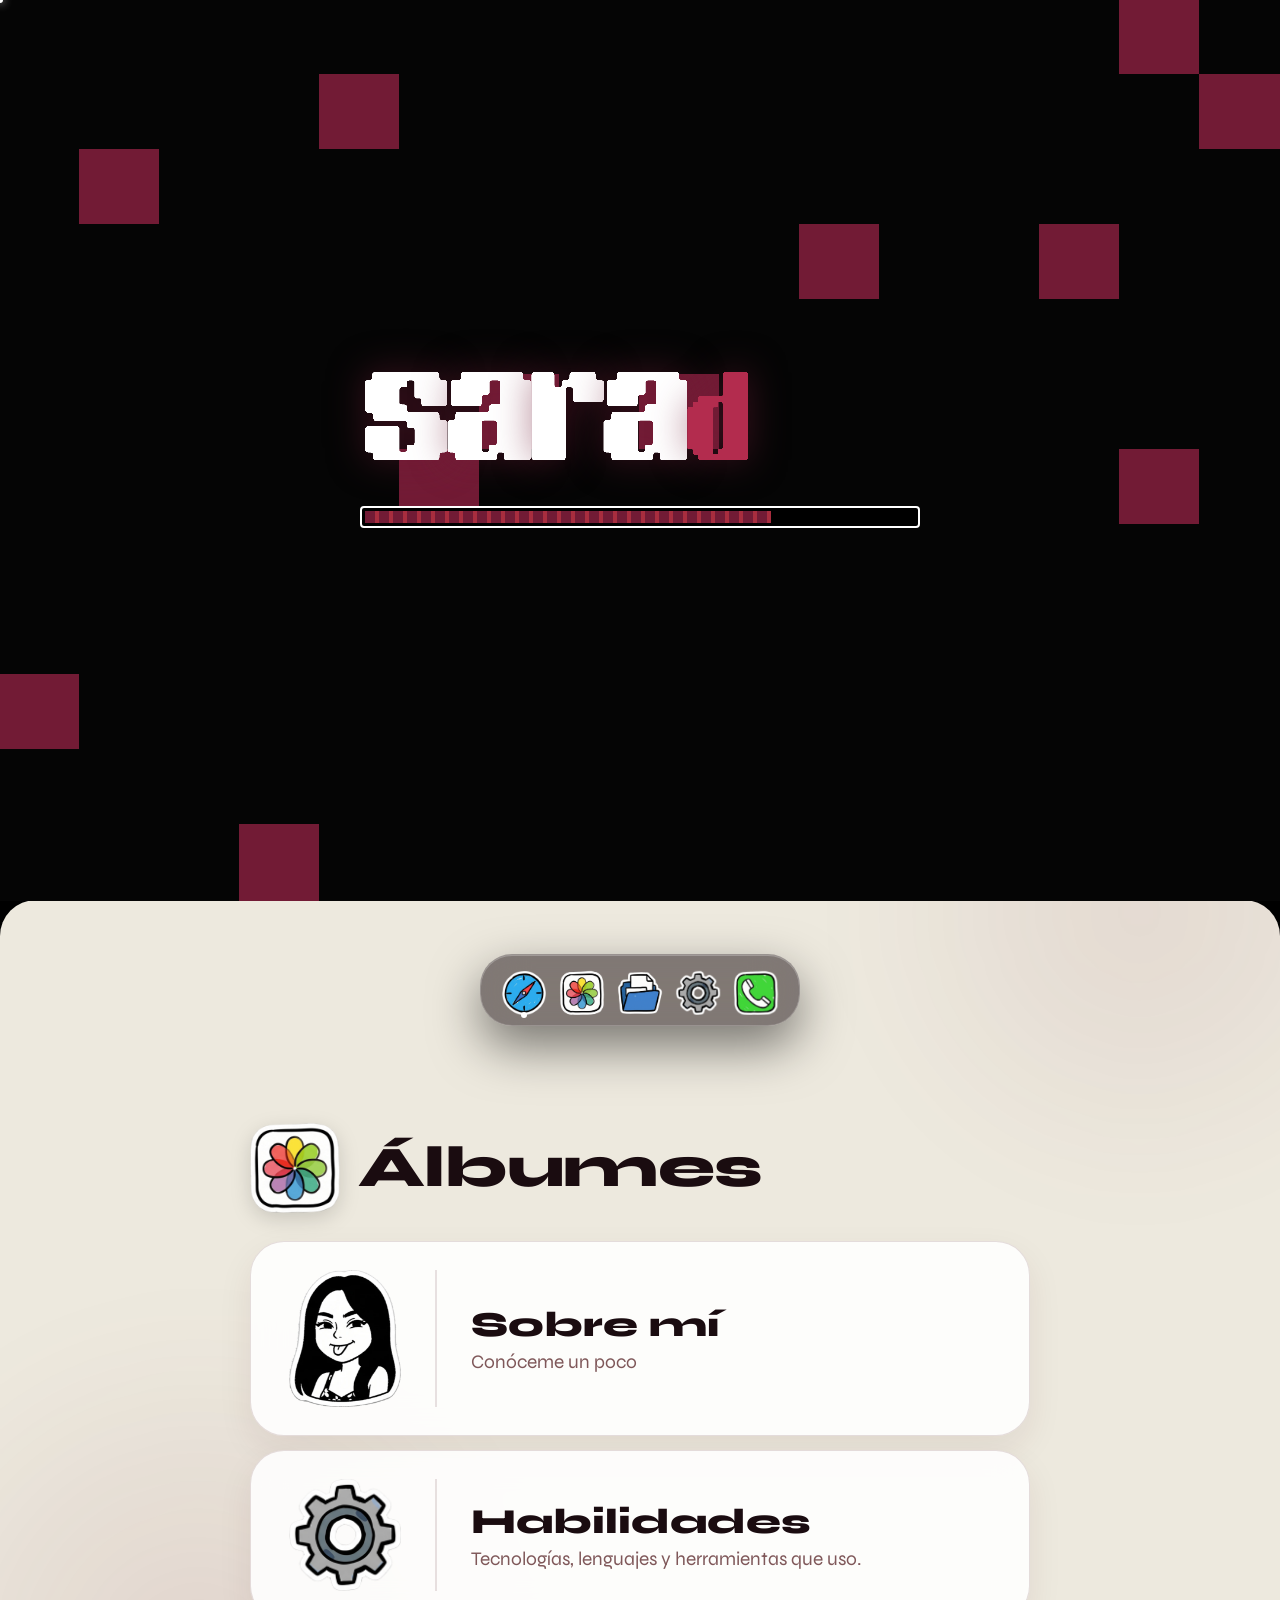
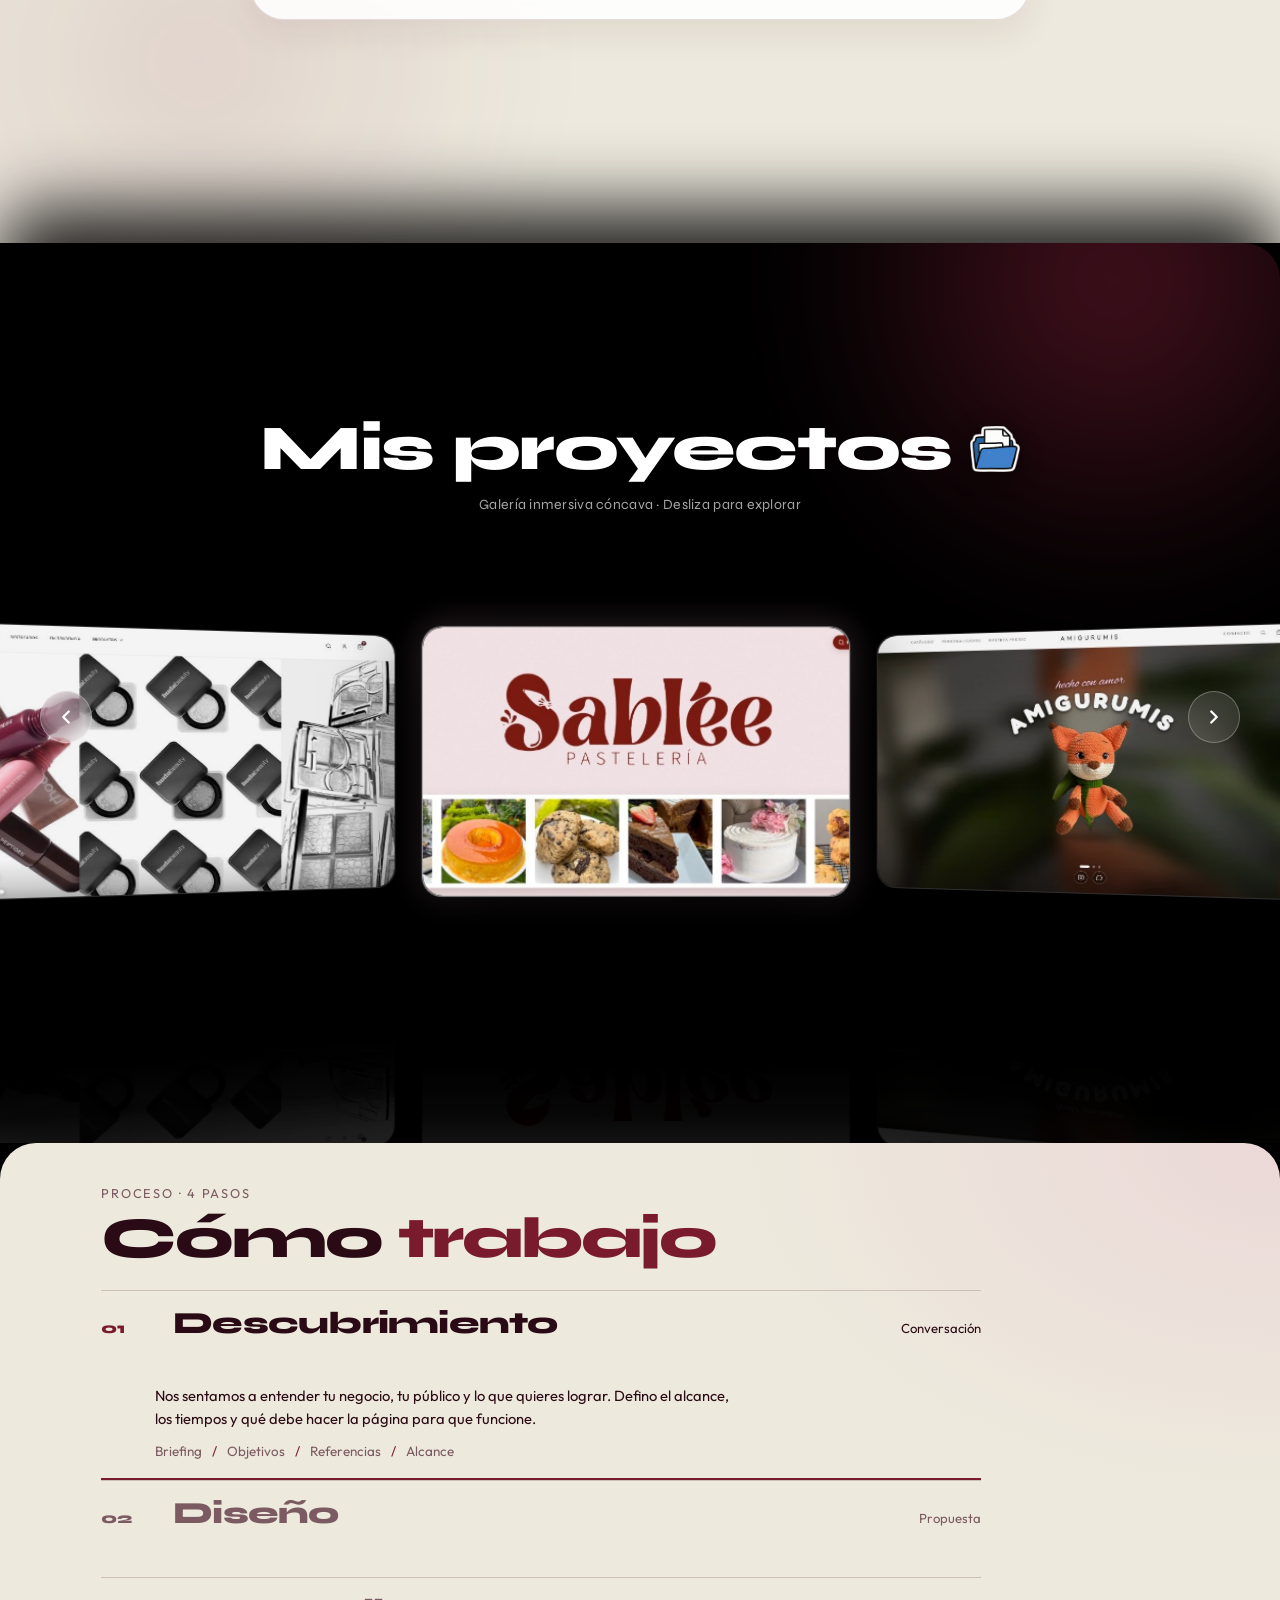
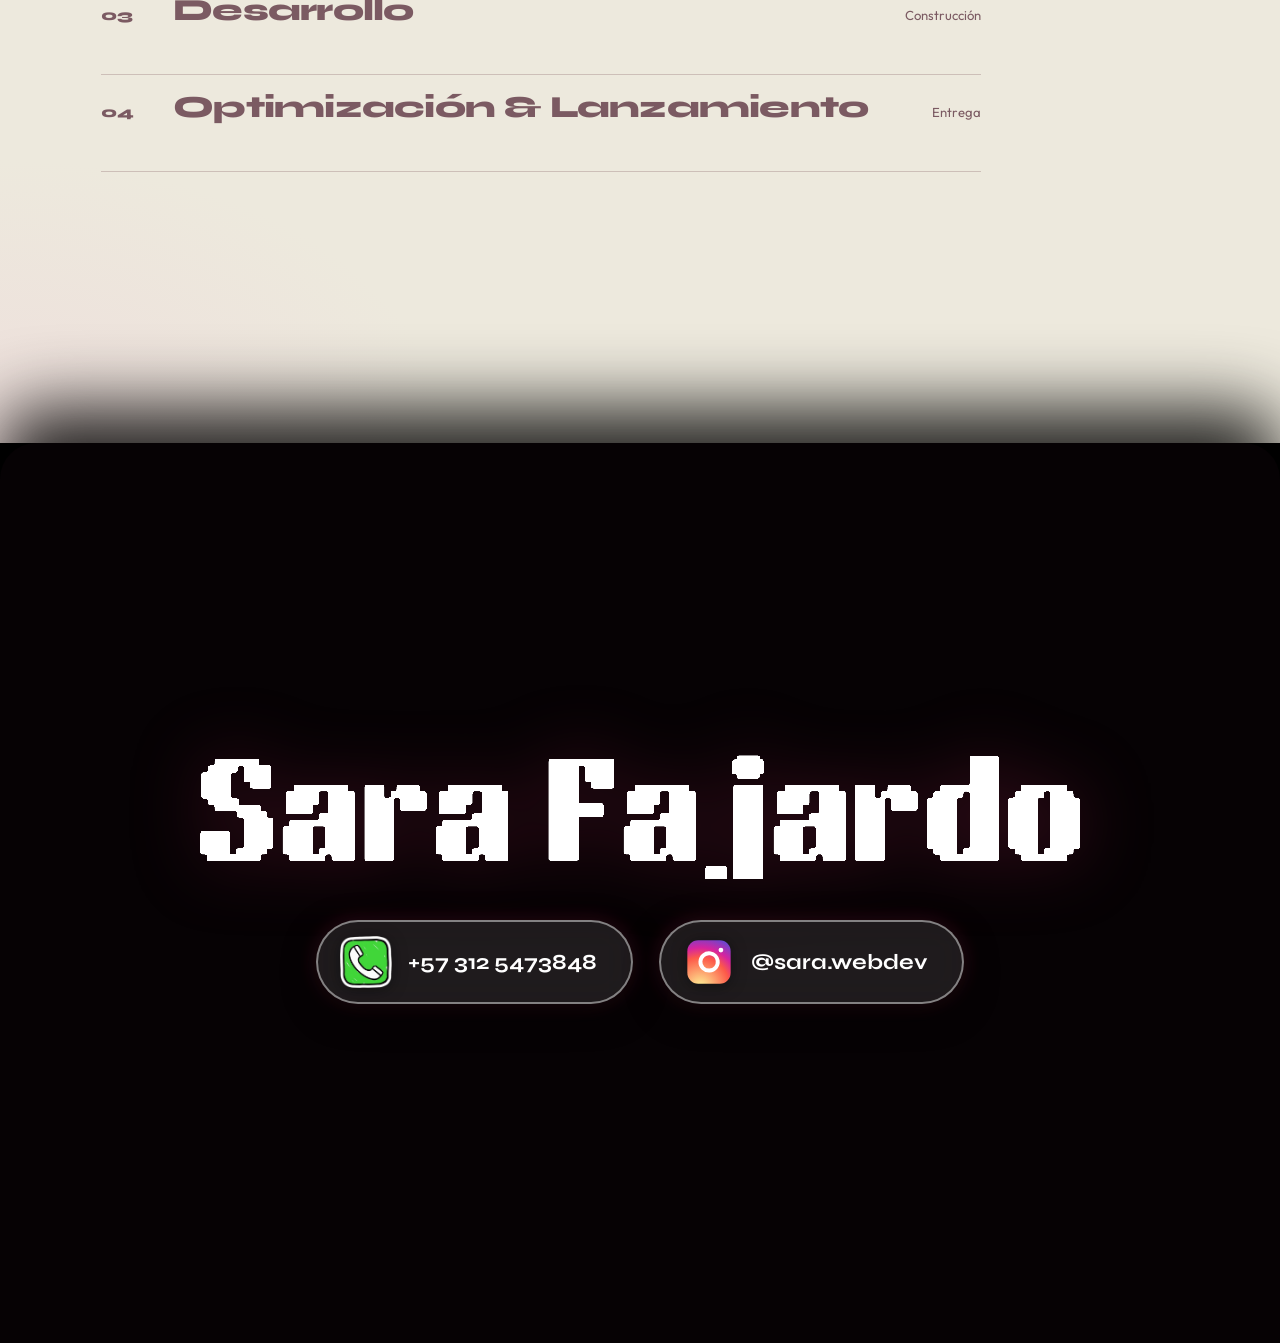
==== commit ee671b75: "feat: actualizar texto de sobre mi con nuevo perfil profesional" ====
--- a/Mi Portafolio · Sara Fajardo.html
+++ b/Mi Portafolio · Sara Fajardo.html
@@ -177,11 +177,9 @@
           </div>
           <div class="bubble" data-r="up">
             <p class="name" data-r="wipe" style="--d:.3s">Sara Fajardo</p>
-            <p data-r="up" style="--d:.45s">Soy estudiante de Ingeniería de software, me interesa el diseño de software
-              y el desarrollo de experiencias digitales.</p>
-            <p data-r="up" style="--d:.6s">Disfruto experimentar con ideas creativas y cuidar detalles en las
-              páginas/aplicaciones que he creado para que tengan identidad propia.</p>
-            <p data-r="up" style="--d:.75s"><b>Idiomas:</b> Español<br>Inglés (certificado)</p>
+            <p data-r="up" style="--d:.45s">Desarrolladora web y estudiante de Ingeniería de Software, con nivel de inglés B2 que me permite trabajar con nuevas tecnologías y crear herramientas y recursos a la medida.</p>
+            <p data-r="up" style="--d:.6s">Me especializo en páginas web, aplicaciones y prototipos MVP apoyados en IA, con integración de procesos de automatización y optimización.</p>
+            <p data-r="up" style="--d:.75s">Construyo proyectos digitales de principio a fin: desde sistemas de inicio de sesión y gestión de usuarios hasta bases de datos, administración de licencias e interfaces responsive. Busco que cada solución sea funcional, esté bien estructurada y ofrezca una experiencia visual que destaque.</p>
           </div>
           <div class="polaroid" data-r="up">
             <img class="ph" src="img/sobre-mi.jpg" alt="Sara Fajardo">
--- a/css/style.css
+++ b/css/style.css
@@ -2514,7 +2514,7 @@
     backdrop-filter: blur(16px) !important;
     -webkit-backdrop-filter: blur(16px) !important;
     border-radius: 34px !important;
-    padding: 22px 18px 24px !important;
+    padding: 22px 18px 60px !important;
     box-shadow: 0 16px 40px rgba(77, 23, 26, 0.08) !important;
     font-size: clamp(0.85rem, 3.8vw, 0.92rem) !important;
     line-height: 1.5 !important;
@@ -2550,7 +2550,7 @@
 
   #sobre-mi .bubble p:nth-of-type(4) {
     margin: 0 !important;
-    padding-left: 38px !important;
+    padding-left: 0 !important;
   }
 
   #sobre-mi .bubble b {
@@ -2576,8 +2576,8 @@
   #sobre-mi .me {
     display: block !important;
     position: absolute !important;
-    left: -10px !important;
-    bottom: -15px !important;
+    left: -16px !important;
+    bottom: -24px !important;
     width: 68px !important;
     z-index: 5 !important;
     filter: drop-shadow(0 8px 14px rgba(0, 0, 0, 0.22)) !important;
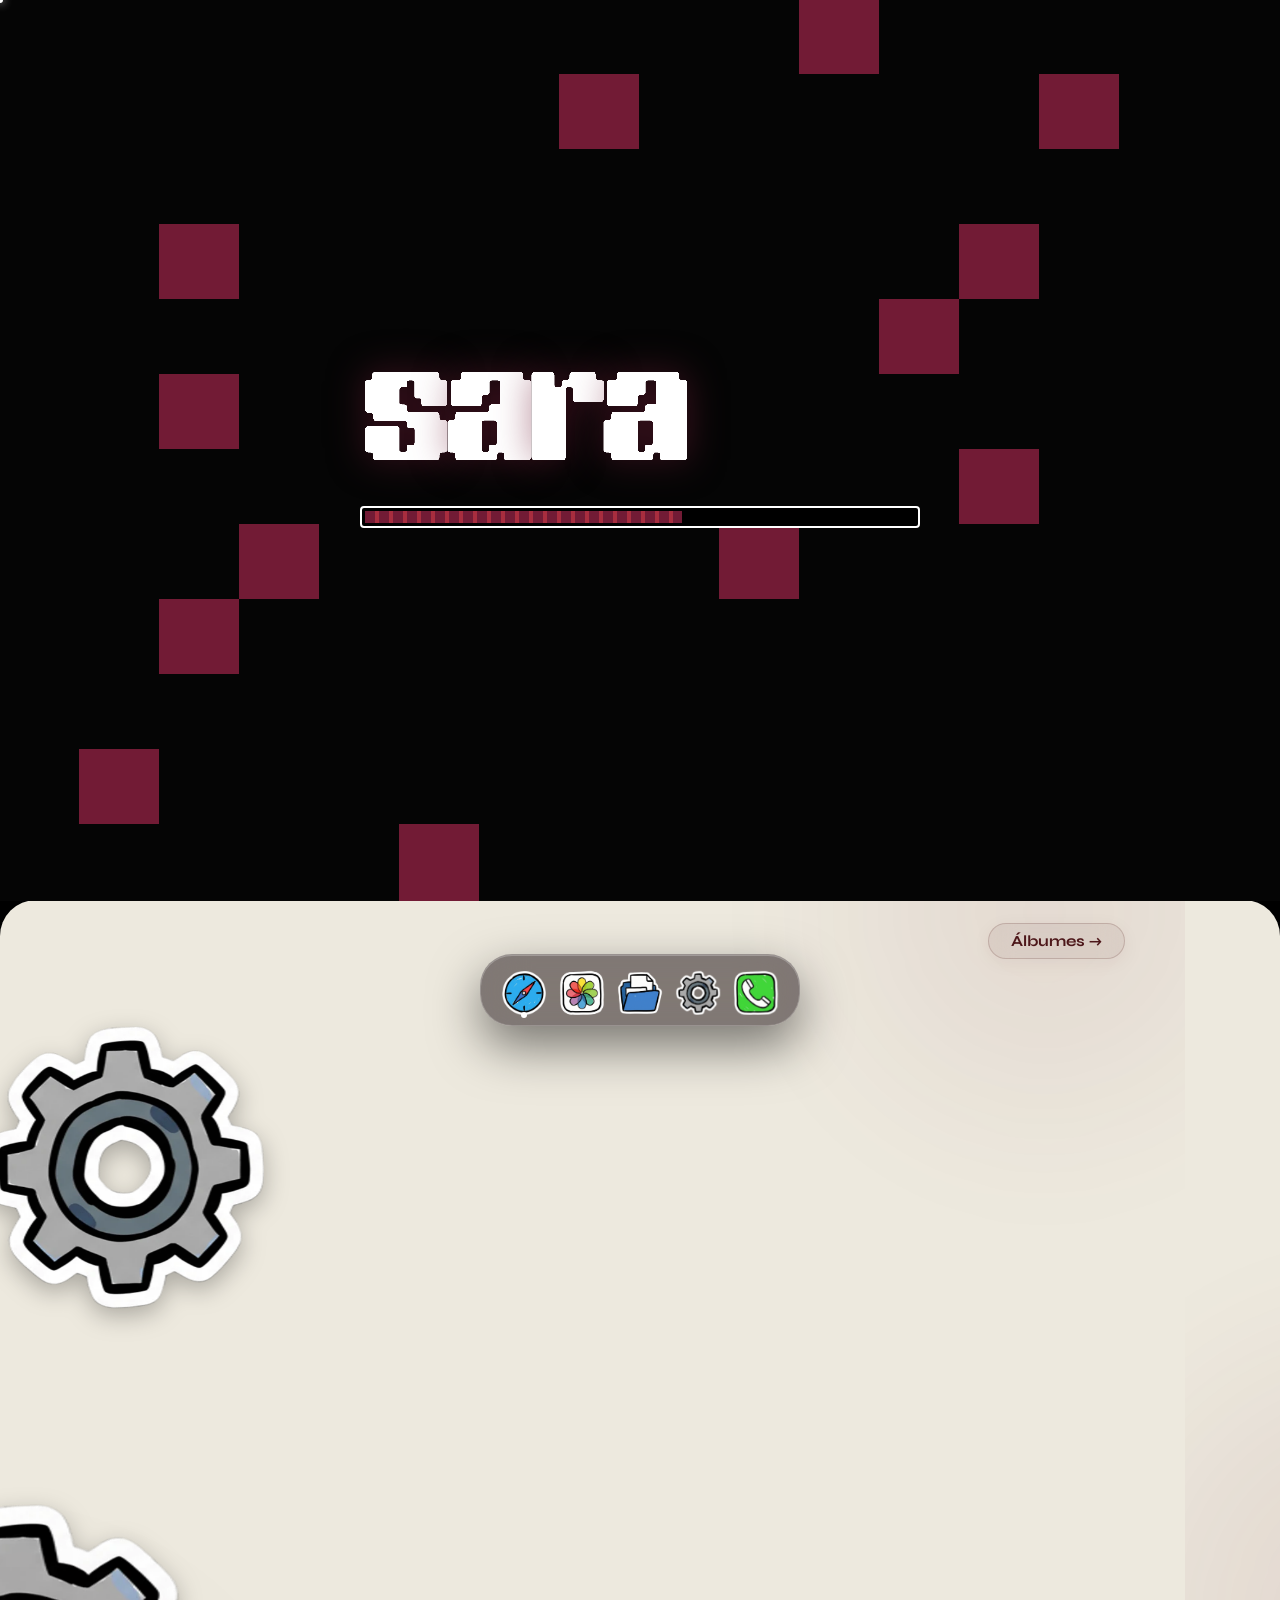
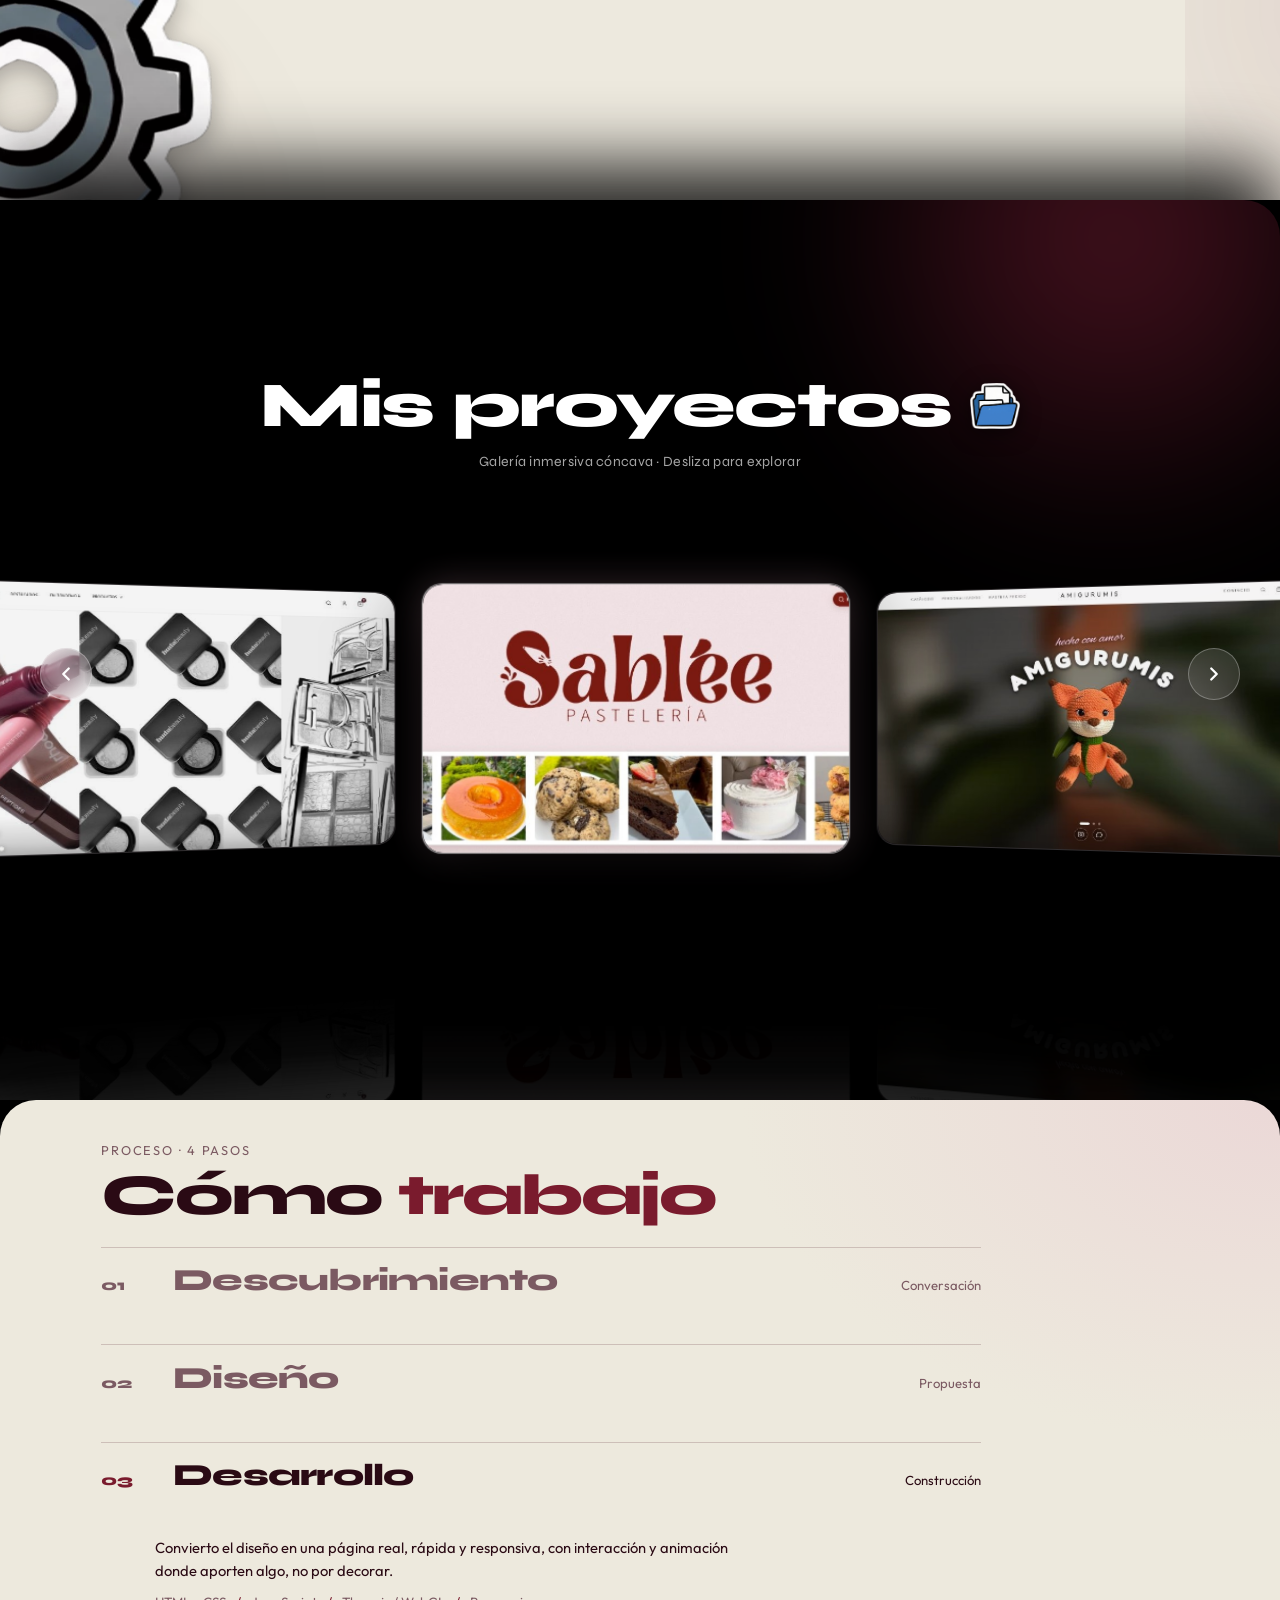
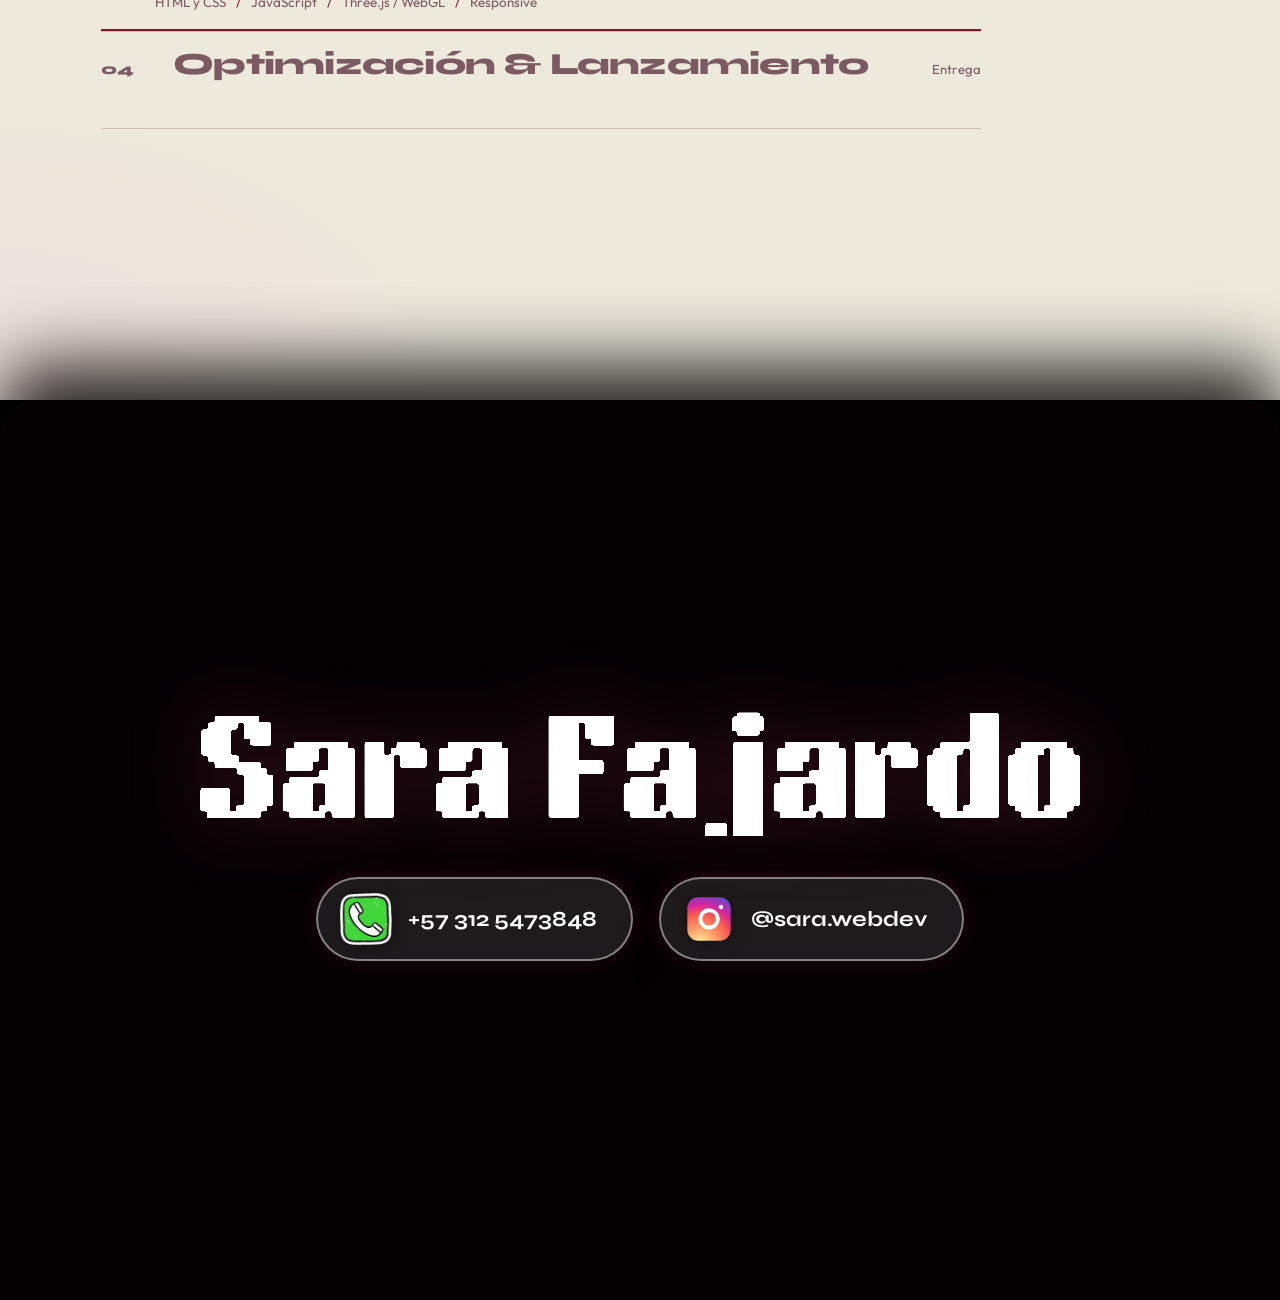
==== commit 9fd5c638: "fix(sobre-mi): remover sticker y ajustar cuadro al texto" ====
--- a/Mi Portafolio · Sara Fajardo.html
+++ b/Mi Portafolio · Sara Fajardo.html
@@ -185,7 +185,6 @@
             <img class="ph" src="img/sobre-mi.jpg" alt="Sara Fajardo">
             <img class="fr" data-s="frame" alt="">
           </div>
-          <img class="me" data-s="tongue" alt="" data-r="left">
         </div>
       </section>
 
--- a/css/style.css
+++ b/css/style.css
@@ -1341,25 +1341,29 @@
 }
 
 .bubble {
-  margin: 8vh 0 0 clamp(0px, 10vw, 160px);
+  margin: 6vh 0 0 0;
   background: rgba(255, 255, 255, 0.88);
   border: 1.5px solid rgba(77, 23, 26, 0.14);
   backdrop-filter: blur(16px);
   -webkit-backdrop-filter: blur(16px);
-  border-radius: clamp(40px, 6vw, 90px);
-  padding: clamp(34px, 6vw, 86px) clamp(24px, 4vw, 64px);
+  border-radius: clamp(28px, 3.5vw, 44px);
+  padding: clamp(28px, 3.5vh, 42px) clamp(24px, 3vw, 44px) clamp(22px, 2.5vh, 30px);
   box-shadow: 0 18px 45px rgba(77, 23, 26, 0.08);
   position: relative;
   z-index: 2;
   font-size: clamp(1rem, 1.7vw, 1.35rem);
   line-height: 1.45;
-  max-width: 600px;
+  max-width: 580px;
   color: #1a0c10;
 }
 
 .bubble p {
-  margin: 0 0 1.2em;
+  margin: 0 0 1.1em;
   color: rgba(77, 23, 26, 0.85);
+}
+
+.bubble p:last-child {
+  margin-bottom: 0;
 }
 
 .bubble b {
@@ -1375,13 +1379,7 @@
 }
 
 .me {
-  position: absolute;
-  left: -4vw;
-  bottom: -6vh;
-  width: clamp(150px, 26vw, 380px);
-  z-index: 1;
-  pointer-events: none;
-  filter: drop-shadow(0 12px 18px rgba(0, 0, 0, .3));
+  display: none !important;
 }
 
 .polaroid {
@@ -2514,7 +2512,7 @@
     backdrop-filter: blur(16px) !important;
     -webkit-backdrop-filter: blur(16px) !important;
     border-radius: 34px !important;
-    padding: 22px 18px 60px !important;
+    padding: 22px 18px 24px !important;
     box-shadow: 0 16px 40px rgba(77, 23, 26, 0.08) !important;
     font-size: clamp(0.85rem, 3.8vw, 0.92rem) !important;
     line-height: 1.5 !important;
@@ -2574,15 +2572,7 @@
   }
 
   #sobre-mi .me {
-    display: block !important;
-    position: absolute !important;
-    left: -16px !important;
-    bottom: -24px !important;
-    width: 68px !important;
-    z-index: 5 !important;
-    filter: drop-shadow(0 8px 14px rgba(0, 0, 0, 0.22)) !important;
-    rotate: -6deg !important;
-    pointer-events: none !important;
+    display: none !important;
   }
 
   /* 3. SECCIÓN ÁLBUMES (CENTRO) EN MÓVIL */
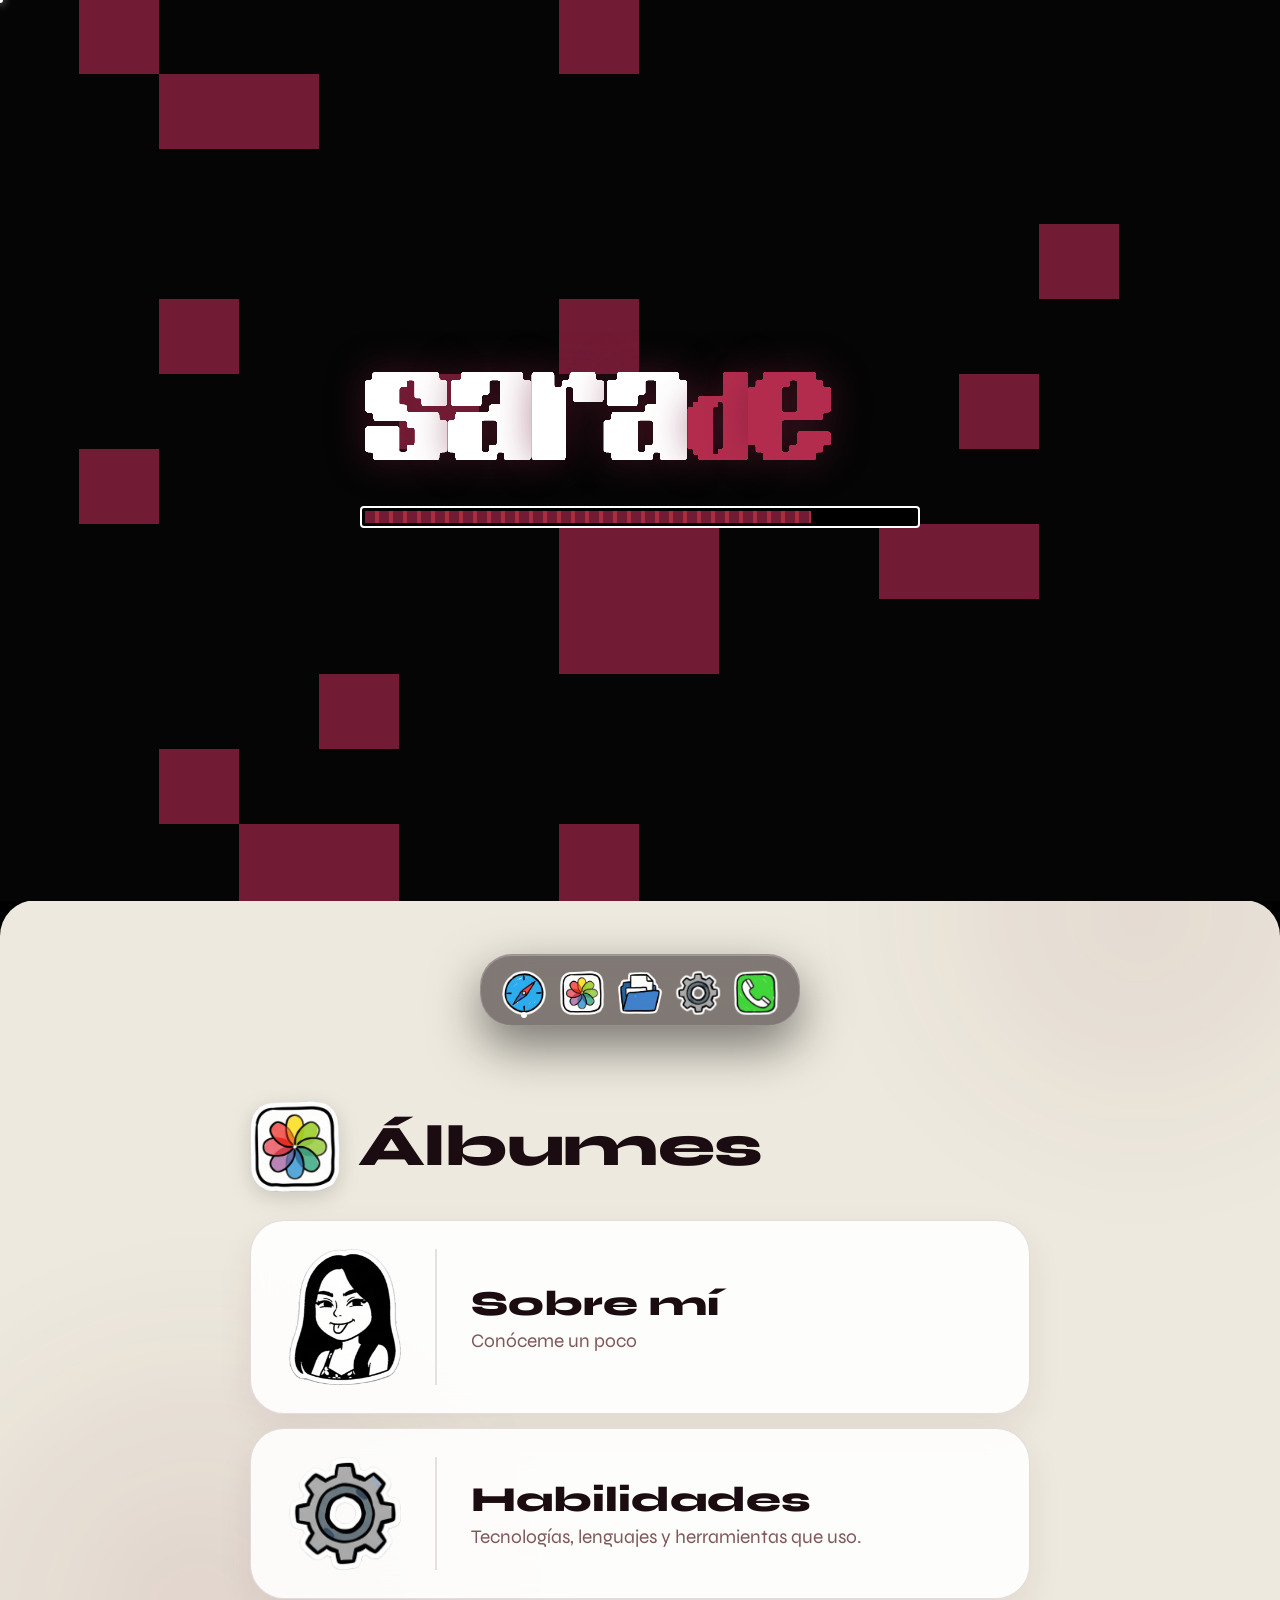
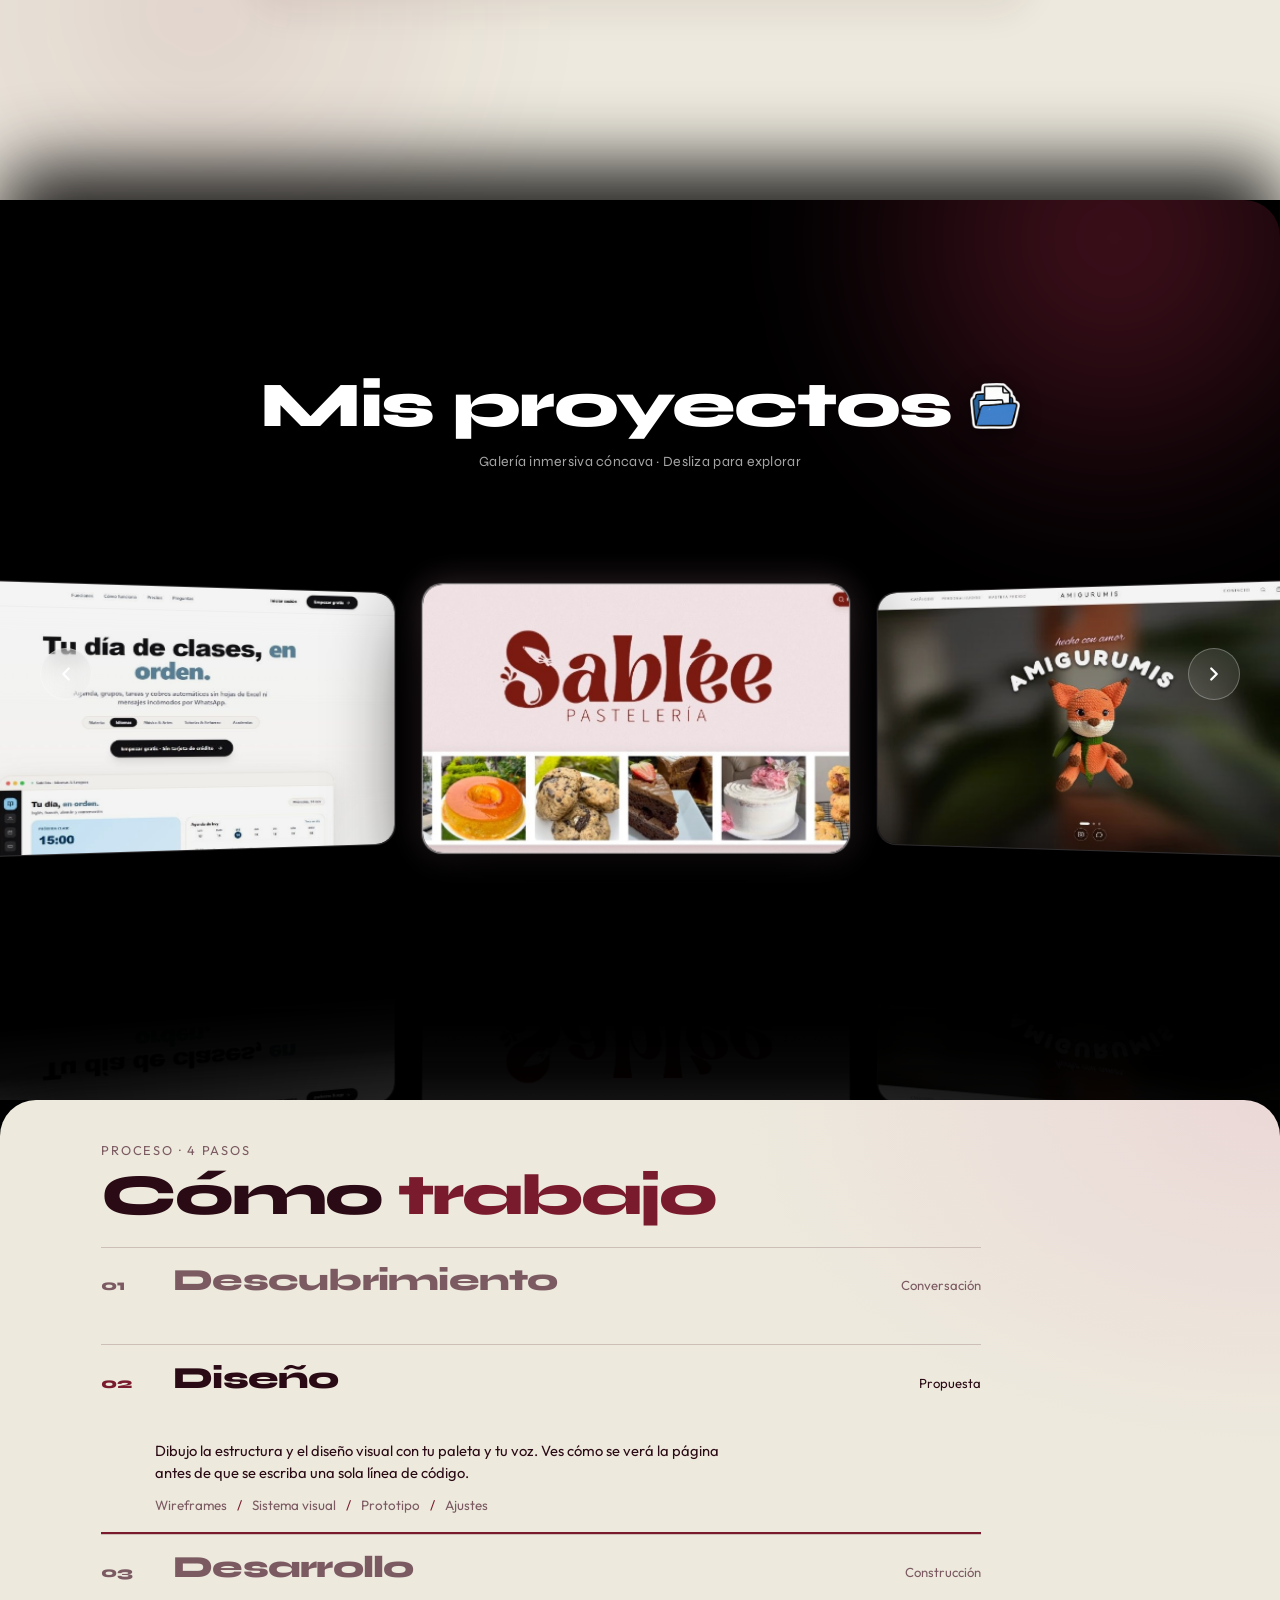
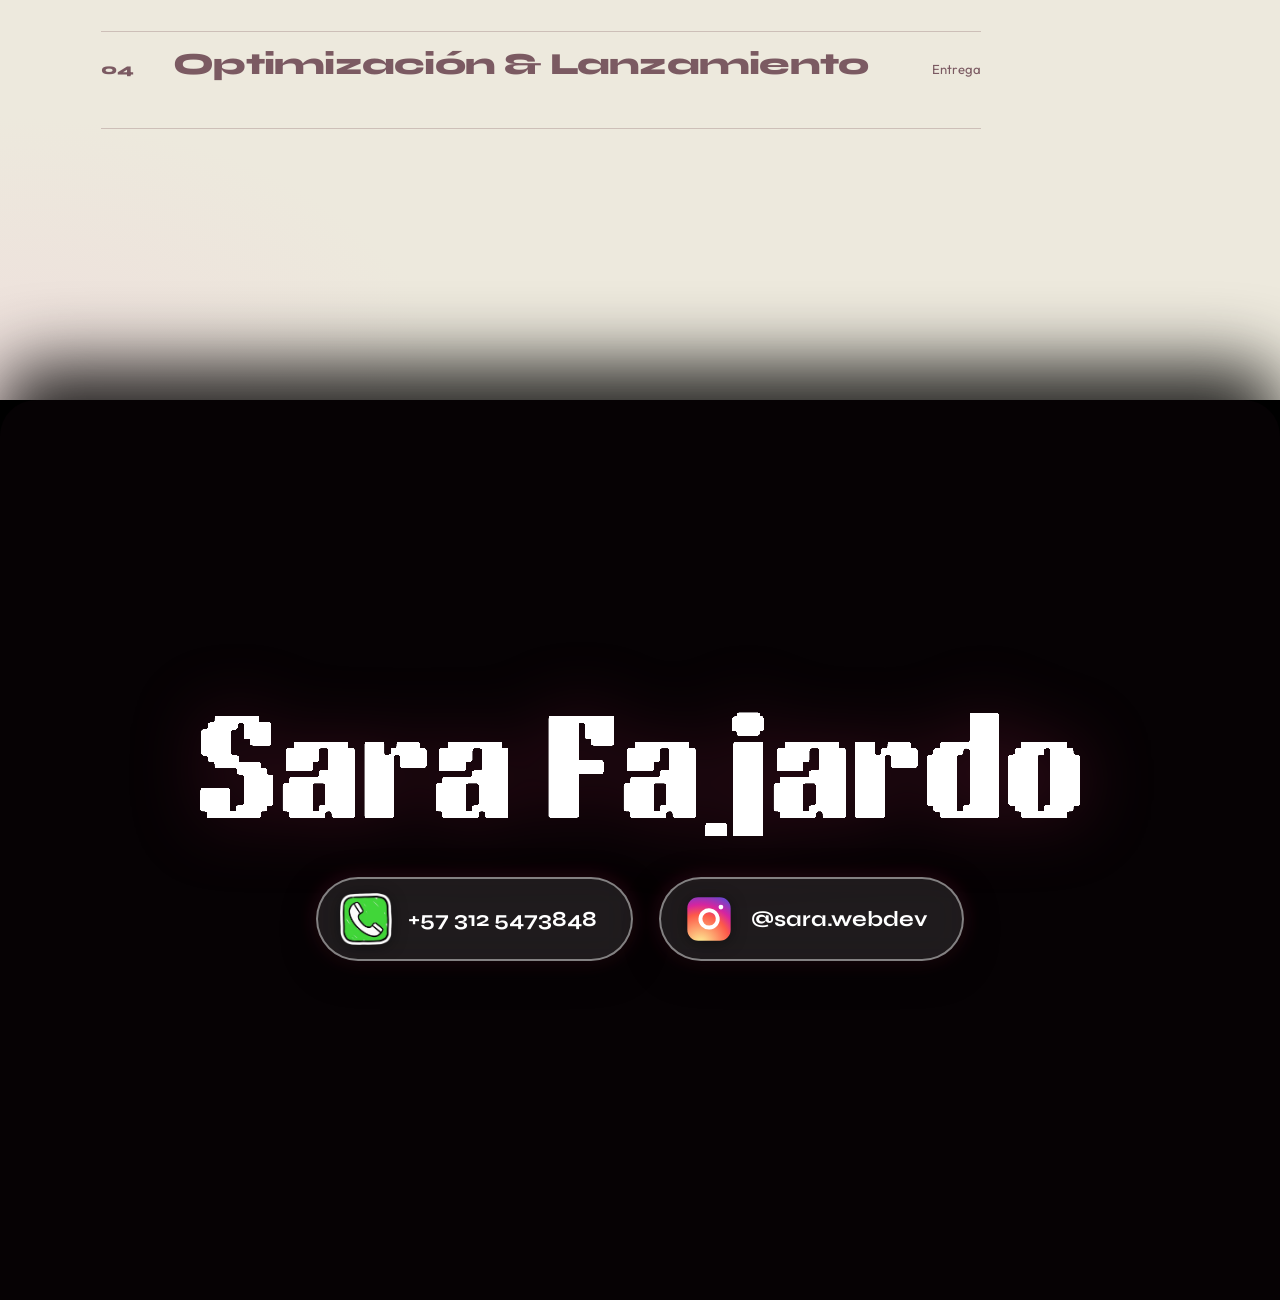
==== commit 03481558: "feat(proyectos): agregar proyecto Saki Soluciones a la galeria concava" ====
--- a/Mi Portafolio · Sara Fajardo.html
+++ b/Mi Portafolio · Sara Fajardo.html
@@ -203,7 +203,7 @@
       <!-- Viewport del Concave Carousel -->
       <div class="concave-viewport" id="concaveViewport" tabindex="0" role="region" aria-label="Galería cóncava de proyectos">
         <div class="concave-track" id="concaveTrack">
-          <!-- 6 paneles cóncavos en arco 3D continuo con reflejos en el suelo -->
+          <!-- 8 paneles cóncavos en arco 3D continuo con reflejos en el suelo -->
           <article class="concave-card" data-slot="0" data-proj="0" tabindex="0" role="button" aria-label="Proyecto 1: Sablée Pastelería">
             <div class="concave-card-frame">
               <img src="img/proyecto-sablee.jpg" alt="Sablée Pastelería" draggable="false" loading="eager">
@@ -222,21 +222,33 @@
             </div>
           </article>
 
-          <article class="concave-card" data-slot="3" data-proj="0" tabindex="0" role="button" aria-label="Proyecto 1: Sablée Pastelería">
+          <article class="concave-card" data-slot="3" data-proj="3" tabindex="0" role="button" aria-label="Proyecto 4: Saki Soluciones">
+            <div class="concave-card-frame">
+              <img src="img/proyecto-saki.jpg" alt="Saki Soluciones" draggable="false" loading="eager">
+            </div>
+          </article>
+
+          <article class="concave-card" data-slot="4" data-proj="0" tabindex="0" role="button" aria-label="Proyecto 1: Sablée Pastelería">
             <div class="concave-card-frame">
               <img src="img/proyecto-sablee.jpg" alt="Sablée Pastelería" draggable="false" loading="eager">
             </div>
           </article>
 
-          <article class="concave-card" data-slot="4" data-proj="1" tabindex="0" role="button" aria-label="Proyecto 2: Amigurumis Catálogo">
+          <article class="concave-card" data-slot="5" data-proj="1" tabindex="0" role="button" aria-label="Proyecto 2: Amigurumis Catálogo">
             <div class="concave-card-frame">
               <img src="img/proyecto-amigurumis.jpg" alt="Amigurumis Catálogo" draggable="false" loading="eager">
             </div>
           </article>
 
-          <article class="concave-card" data-slot="5" data-proj="2" tabindex="0" role="button" aria-label="Proyecto 3: Avélle Beauty Store">
+          <article class="concave-card" data-slot="6" data-proj="2" tabindex="0" role="button" aria-label="Proyecto 3: Avélle Beauty Store">
             <div class="concave-card-frame">
               <img src="img/proyecto-avelle.jpg" alt="Avélle Beauty Store" draggable="false" loading="eager">
+            </div>
+          </article>
+
+          <article class="concave-card" data-slot="7" data-proj="3" tabindex="0" role="button" aria-label="Proyecto 4: Saki Soluciones">
+            <div class="concave-card-frame">
+              <img src="img/proyecto-saki.jpg" alt="Saki Soluciones" draggable="false" loading="eager">
             </div>
           </article>
         </div>
